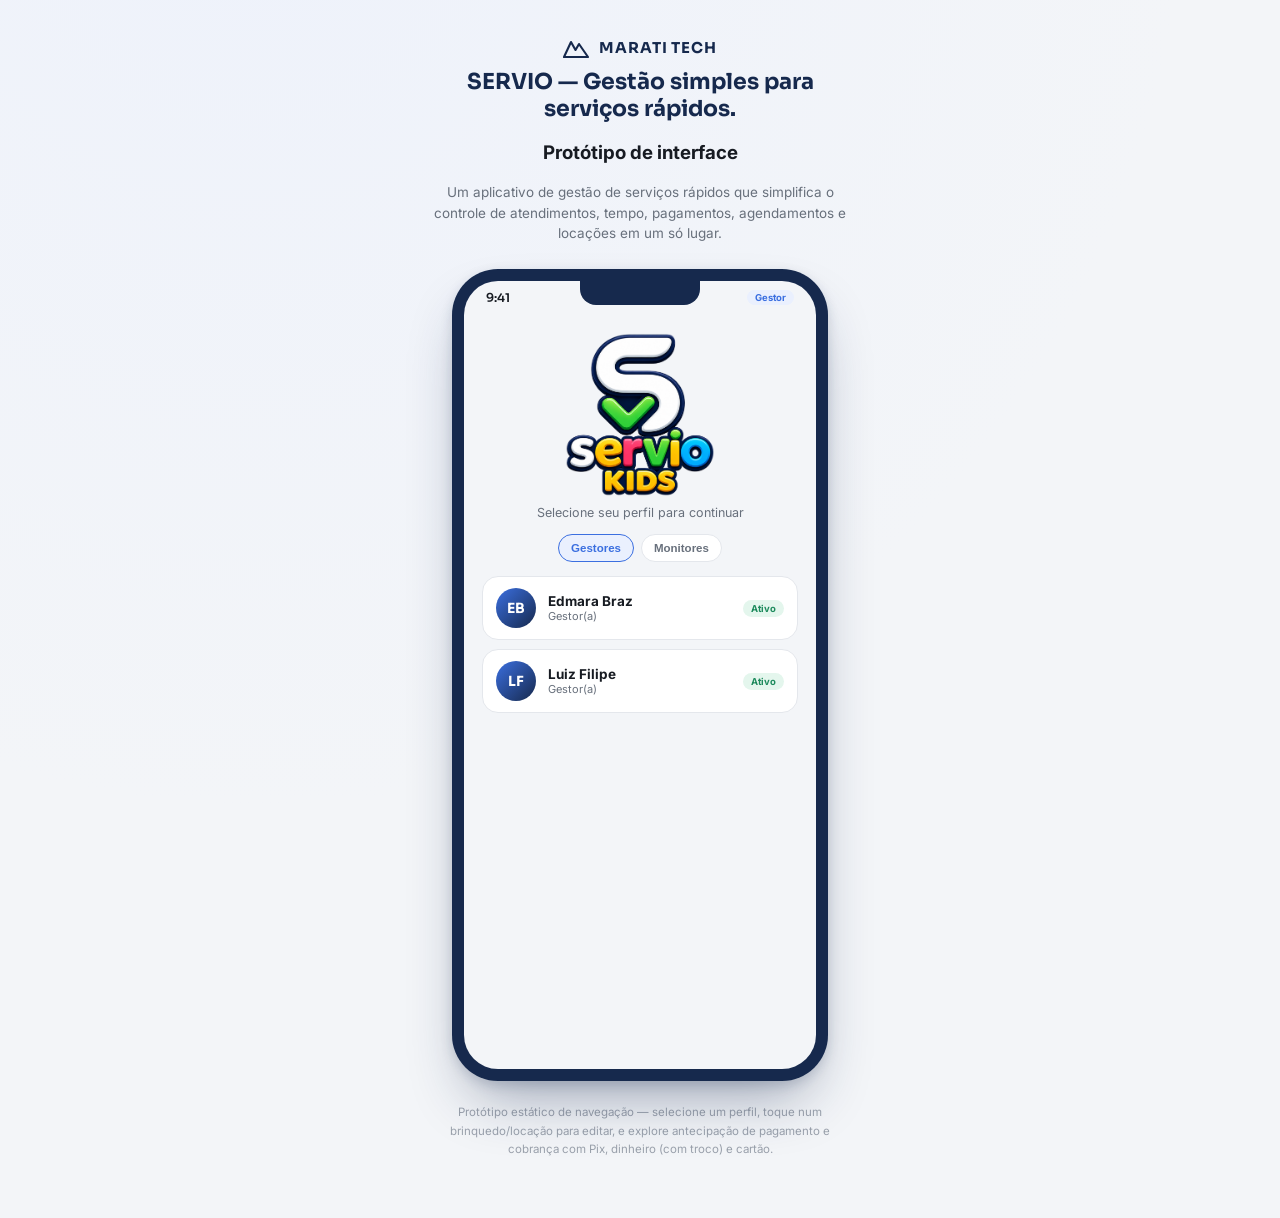
==== index.html @ 49cb461b "Adicionando protótipo Servio." ====
<!doctype html>
<html lang="pt-BR">
<head>
<meta charset="UTF-8">
<title>SERVIO — Protótipo</title>
<style>
/* Font Awesome — auto-hospedado (sem dependencias externas) */
/*!
 * Font Awesome Free 7.3.1 by @fontawesome - https://fontawesome.com
 * License - https://fontawesome.com/license/free (Icons: CC BY 4.0, Fonts: SIL OFL 1.1, Code: MIT License)
 * Copyright 2026 Fonticons, Inc.
 */
.fa,.fa-brands,.fa-classic,.fa-regular,.fa-solid,.fab,.far,.fas{--_fa-family:var(--fa-family,var(--fa-style-family,"Font Awesome 7 Free"));-webkit-font-smoothing:antialiased;-moz-osx-font-smoothing:grayscale;display:var(--fa-display,inline-block);font-family:var(--_fa-family);font-feature-settings:normal;font-style:normal;font-synthesis:none;font-variant:normal;font-weight:var(--fa-style,900);line-height:1;text-align:center;text-rendering:auto;width:var(--fa-width,1.25em)}:is(.fas,.far,.fab,.fa-solid,.fa-regular,.fa-brands,.fa-classic,.fa):before{content:var(--fa)/""}@supports not (content:""/""){:is(.fas,.far,.fab,.fa-solid,.fa-regular,.fa-brands,.fa-classic,.fa):before{content:var(--fa)}}.fa-1x{font-size:1em}.fa-2x{font-size:2em}.fa-3x{font-size:3em}.fa-4x{font-size:4em}.fa-5x{font-size:5em}.fa-6x{font-size:6em}.fa-7x{font-size:7em}.fa-8x{font-size:8em}.fa-9x{font-size:9em}.fa-10x{font-size:10em}.fa-2xs{font-size:.625em;line-height:.1em;vertical-align:.225em}.fa-xs{font-size:.75em;line-height:.08333em;vertical-align:.125em}.fa-sm{font-size:.875em;line-height:.07143em;vertical-align:.05357em}.fa-lg{font-size:1.25em;line-height:.05em;vertical-align:-.075em}.fa-xl{font-size:1.5em;line-height:.04167em;vertical-align:-.125em}.fa-2xl{font-size:2em;line-height:.03125em;vertical-align:-.1875em}.fa-width-auto{--fa-width:auto}.fa-fw,.fa-width-fixed{--fa-width:1.25em}.fa-canvas-square{padding-block:.125em;margin-block-end:-.125em}.fa-canvas-roomy{padding-block:.25em;padding-inline:.125em;margin-block-end:-.25em;box-sizing:content-box}.fa-ul{list-style-type:none;margin-inline-start:var(--fa-li-margin,2.5em);padding-inline-start:0}.fa-ul>li{position:relative}.fa-li{inset-inline-start:calc(var(--fa-li-width, 2em)*-1);position:absolute;text-align:center;width:var(--fa-li-width,2em);line-height:inherit}.fa-border{border-radius:var(--fa-border-radius,.1em);border:var(--fa-border-width,.0625em) var(--fa-border-style,solid) var(--fa-border-color,#eee);box-sizing:var(--fa-border-box-sizing,content-box);padding:var(--fa-border-padding,.1875em .25em)}.fa-pull-left,.fa-pull-start{float:inline-start;margin-inline-end:var(--fa-pull-margin,.3em)}.fa-pull-end,.fa-pull-right{float:inline-end;margin-inline-start:var(--fa-pull-margin,.3em)}.fa-beat{animation-name:fa-beat;animation-delay:var(--fa-animation-delay,0s);animation-direction:var(--fa-animation-direction,normal);animation-duration:var(--fa-animation-duration,1s);animation-iteration-count:var(--fa-animation-iteration-count,infinite);animation-timing-function:var(--fa-animation-timing,ease-in-out)}.fa-bounce{animation-name:fa-bounce;animation-delay:var(--fa-animation-delay,0s);animation-direction:var(--fa-animation-direction,normal);animation-duration:var(--fa-animation-duration,1s);animation-iteration-count:var(--fa-animation-iteration-count,infinite);animation-timing-function:var(--fa-animation-timing,cubic-bezier(.28,.84,.42,1))}.fa-fade{animation-name:fa-fade;animation-iteration-count:var(--fa-animation-iteration-count,infinite);animation-timing-function:var(--fa-animation-timing,ease-in-out)}.fa-beat-fade,.fa-fade{animation-delay:var(--fa-animation-delay,0s);animation-direction:var(--fa-animation-direction,normal);animation-duration:var(--fa-animation-duration,1s)}.fa-beat-fade{animation-name:fa-beat-fade;animation-iteration-count:var(--fa-animation-iteration-count,infinite);animation-timing-function:var(--fa-animation-timing,ease-in-out)}.fa-flip{animation-name:fa-flip;animation-duration:var(--fa-animation-duration,1.5s);animation-iteration-count:var(--fa-animation-iteration-count,infinite);animation-timing-function:var(--fa-animation-timing,ease-in-out)}.fa-flip,.fa-flip-360{animation-delay:var(--fa-animation-delay,0s);animation-direction:var(--fa-animation-direction,normal)}.fa-flip-360{animation-name:fa-flip-360;animation-duration:var(--fa-animation-duration,1s);animation-iteration-count:var(--fa-animation-iteration-count,infinite);animation-timing-function:var(--fa-animation-timing,ease-in-out)}.fa-shake{animation-name:fa-shake;animation-delay:var(--fa-animation-delay,0s);animation-direction:var(--fa-animation-direction,normal);animation-duration:var(--fa-animation-duration,.75s);animation-iteration-count:var(--fa-animation-iteration-count,infinite);animation-timing-function:var(--fa-animation-timing,ease-in-out)}.fa-spin{animation-name:fa-spin;animation-delay:var(--fa-animation-delay,0s);animation-direction:var(--fa-animation-direction,normal);animation-duration:var(--fa-animation-duration,2s);animation-iteration-count:var(--fa-animation-iteration-count,infinite);animation-timing-function:var(--fa-animation-timing,linear)}.fa-spin-reverse{--fa-animation-direction:reverse}.fa-pulse,.fa-spin-pulse{animation-name:fa-spin;animation-direction:var(--fa-animation-direction,normal);animation-duration:var(--fa-animation-duration,1s);animation-iteration-count:var(--fa-animation-iteration-count,infinite);animation-timing-function:var(--fa-animation-timing,steps(8))}.fa-spin-snap{animation-name:fa-spin-snap;animation-duration:var(--fa-animation-duration,3s);animation-iteration-count:var(--fa-animation-iteration-count,infinite);animation-timing-function:var(--fa-animation-timing,linear)}.fa-spin-snap,.fa-spin-snap-4{animation-delay:var(--fa-animation-delay,0s);animation-direction:var(--fa-animation-direction,normal)}.fa-spin-snap-4{animation-name:fa-spin-snap-4;animation-duration:var(--fa-animation-duration,2.4s);animation-iteration-count:var(--fa-animation-iteration-count,infinite);animation-timing-function:var(--fa-animation-timing,linear)}.fa-spin-snap-8{animation-name:fa-spin-snap-8;animation-duration:var(--fa-animation-duration,4s);animation-iteration-count:var(--fa-animation-iteration-count,infinite);animation-timing-function:var(--fa-animation-timing,linear)}.fa-buzz,.fa-spin-snap-8{animation-delay:var(--fa-animation-delay,0s);animation-direction:var(--fa-animation-direction,normal)}.fa-buzz{animation-name:fa-buzz;animation-duration:var(--fa-animation-duration,.6s);animation-iteration-count:var(--fa-animation-iteration-count,infinite);animation-timing-function:var(--fa-animation-timing,linear)}.fa-wag{animation-name:fa-wag;animation-delay:var(--fa-animation-delay,0s);animation-direction:var(--fa-animation-direction,normal);animation-duration:var(--fa-animation-duration,.9s);animation-iteration-count:var(--fa-animation-iteration-count,infinite);animation-timing-function:var(--fa-animation-timing,ease-out);transform-origin:bottom center}.fa-float{animation-name:fa-float;animation-delay:var(--fa-animation-delay,0s);animation-direction:var(--fa-animation-direction,normal);animation-duration:var(--fa-animation-duration,3s);animation-iteration-count:var(--fa-animation-iteration-count,infinite);animation-timing-function:var(--fa-animation-timing,ease-in-out);will-change:transform}.fa-swing{animation-name:fa-swing;animation-duration:var(--fa-animation-duration,1.2s);animation-iteration-count:var(--fa-animation-iteration-count,infinite);animation-timing-function:var(--fa-animation-timing,ease-out);transform-origin:top center}.fa-jello,.fa-swing{animation-delay:var(--fa-animation-delay,0s);animation-direction:var(--fa-animation-direction,normal)}.fa-jello{animation-name:fa-jello;animation-duration:var(--fa-animation-duration,.9s);animation-iteration-count:var(--fa-animation-iteration-count,infinite);animation-timing-function:var(--fa-animation-timing,ease-out)}@media (prefers-reduced-motion:reduce){.fa-beat,.fa-beat-fade,.fa-bounce,.fa-buzz,.fa-fade,.fa-flip,.fa-flip-360,.fa-float,.fa-jello,.fa-pulse,.fa-shake,.fa-spin,.fa-spin-pulse,.fa-spin-snap,.fa-spin-snap-4,.fa-spin-snap-8,.fa-swing,.fa-wag{animation:none!important;transition:none!important}}@keyframes fa-beat{0%{transform:scale(1)}25%{transform:scale(calc(var(--fa-beat-scale, 1.25)*1.25))}45%{transform:scale(calc(var(--fa-beat-scale, 1.22)*1.22))}65%{transform:scale(calc(var(--fa-beat-scale, 1.25)*1.25))}90%{transform:scale(1)}}@keyframes fa-bounce{0%{transform:scale(1) translateY(0);animation-timing-function:var(--fa-animation-timing)}14%{transform:scale(var(--fa-bounce-start-scale-x,1.06),var(--fa-bounce-start-scale-y,.94)) translateY(var(--fa-bounce-anticipation,3px));animation-timing-function:cubic-bezier(.33,0,.66,.33)}32%{transform:scale(var(--fa-bounce-jump-scale-x,.94),var(--fa-bounce-jump-scale-y,1.12)) translateY(calc(var(--fa-bounce-height, .5em)*-1));animation-timing-function:cubic-bezier(.33,.66,.66,1)}52%{transform:scale(1) translateY(calc(var(--fa-bounce-height, .5em)*-1*1.1));animation-timing-function:cubic-bezier(.5,0,1,.5)}70%{transform:scale(var(--fa-bounce-land-scale-x,1.06),var(--fa-bounce-land-scale-y,.92)) translateY(0);animation-timing-function:cubic-bezier(.33,.33,.66,1)}85%{transform:scale(.98,1.04) translateY(calc(-2px*var(--fa-bounce-rebound, 1)));animation-timing-function:cubic-bezier(.33,0,.66,1)}to{transform:scale(1) translateY(0)}}@keyframes fa-fade{0%{opacity:1;transform:scale(1);animation-timing-function:cubic-bezier(.2,0,.4,1)}40%{opacity:var(--fa-fade-opacity,.4);transform:scale(.98);animation-timing-function:cubic-bezier(.4,0,.6,1)}to{opacity:1;transform:scale(1)}}@keyframes fa-beat-fade{0%{opacity:var(--fa-beat-fade-opacity,.4);transform:scale(1);animation-timing-function:cubic-bezier(.2,0,.4,1)}25%{opacity:calc(var(--fa-beat-fade-opacity, .4) + .4);transform:scale(var(--fa-beat-fade-scale,1.28));animation-timing-function:cubic-bezier(.4,0,.6,1)}45%{opacity:1;transform:scale(var(--fa-beat-fade-scale,1.25));animation-timing-function:cubic-bezier(.4,0,.2,1)}65%{opacity:calc(var(--fa-beat-fade-opacity, .4) + .4);transform:scale(var(--fa-beat-fade-scale,1.28));animation-timing-function:cubic-bezier(.4,0,.6,1)}to{opacity:var(--fa-beat-fade-opacity,.4);transform:scale(1)}}@keyframes fa-flip{0%{transform:perspective(2em) scale(1) rotate3d(var(--fa-flip-x,0),var(--fa-flip-y,1),var(--fa-flip-z,0),0deg);animation-timing-function:cubic-bezier(.2,0,.4,1)}8%{transform:perspective(2em) scale(var(--fa-flip-anticipation-scale,.95)) rotate3d(var(--fa-flip-x,0),var(--fa-flip-y,1),var(--fa-flip-z,0),0deg);animation-timing-function:cubic-bezier(.33,0,.66,.33)}35%{transform:perspective(2em) scale(1) rotate3d(var(--fa-flip-x,0),var(--fa-flip-y,1),var(--fa-flip-z,0),calc(var(--fa-flip-angle, -1turn)*0.6));animation-timing-function:linear}65%{transform:perspective(2em) scale(1) rotate3d(var(--fa-flip-x,0),var(--fa-flip-y,1),var(--fa-flip-z,0),calc(var(--fa-flip-angle, -1turn)*0.5));animation-timing-function:cubic-bezier(.33,.66,.66,1)}92%{transform:perspective(2em) scale(1) rotate3d(var(--fa-flip-x,0),var(--fa-flip-y,1),var(--fa-flip-z,0),calc(var(--fa-flip-angle, -1turn)*var(--fa-flip-overshoot, 1.04)));animation-timing-function:cubic-bezier(.33,0,.66,1)}to{transform:perspective(2em) scale(1) rotate3d(var(--fa-flip-x,0),var(--fa-flip-y,1),var(--fa-flip-z,0),var(--fa-flip-angle,-1turn))}}@keyframes fa-flip-360{0%{transform:perspective(2em) scale(1) rotate3d(var(--fa-flip-x,0),var(--fa-flip-y,1),var(--fa-flip-z,0),0deg);animation-timing-function:cubic-bezier(.2,0,.4,1)}8%{transform:perspective(2em) scale(var(--fa-flip-anticipation-scale,.95)) rotate3d(var(--fa-flip-x,0),var(--fa-flip-y,1),var(--fa-flip-z,0),0deg);animation-timing-function:cubic-bezier(.33,0,.66,.33)}50%{transform:perspective(2em) scale(1) rotate3d(var(--fa-flip-x,0),var(--fa-flip-y,1),var(--fa-flip-z,0),calc(var(--fa-flip-angle, -1turn)*0.6));animation-timing-function:cubic-bezier(.33,.66,.66,1)}80%{transform:perspective(2em) scale(1) rotate3d(var(--fa-flip-x,0),var(--fa-flip-y,1),var(--fa-flip-z,0),calc(var(--fa-flip-angle, -1turn)*var(--fa-flip-overshoot, 1.04)));animation-timing-function:cubic-bezier(.33,0,.66,1)}to{transform:perspective(2em) scale(1) rotate3d(var(--fa-flip-x,0),var(--fa-flip-y,1),var(--fa-flip-z,0),var(--fa-flip-angle,-1turn))}}@keyframes fa-shake{0%{transform:rotate(0deg);animation-timing-function:cubic-bezier(.2,0,.8,1)}8%{transform:rotate(35deg) translateX(1px);animation-timing-function:cubic-bezier(.3,0,.7,1)}20%{transform:rotate(-22deg) translateX(-1px);animation-timing-function:cubic-bezier(.3,0,.7,1)}35%{transform:rotate(15deg) translateX(1px);animation-timing-function:cubic-bezier(.3,0,.7,1)}50%{transform:rotate(-9deg);animation-timing-function:cubic-bezier(.4,0,.6,1)}65%{transform:rotate(5deg);animation-timing-function:cubic-bezier(.4,0,.6,1)}78%{transform:rotate(-3deg);animation-timing-function:cubic-bezier(.4,0,.6,1)}90%{transform:rotate(1deg);animation-timing-function:cubic-bezier(.4,0,.2,1)}to{transform:rotate(0deg)}}@keyframes fa-spin{0%{transform:rotate(0deg)}to{transform:rotate(1turn)}}@keyframes fa-spin-snap{0%{transform:rotate(0deg);animation-timing-function:cubic-bezier(0,0,.2,1)}12%{transform:rotate(60deg);animation-timing-function:cubic-bezier(.8,0,1,1)}16.67%{transform:rotate(60deg);animation-timing-function:cubic-bezier(0,0,.2,1)}28.67%{transform:rotate(120deg);animation-timing-function:cubic-bezier(.8,0,1,1)}33.33%{transform:rotate(120deg);animation-timing-function:cubic-bezier(0,0,.2,1)}45.33%{transform:rotate(180deg);animation-timing-function:cubic-bezier(.8,0,1,1)}50%{transform:rotate(180deg);animation-timing-function:cubic-bezier(0,0,.2,1)}62%{transform:rotate(240deg);animation-timing-function:cubic-bezier(.8,0,1,1)}66.67%{transform:rotate(240deg);animation-timing-function:cubic-bezier(0,0,.2,1)}78.67%{transform:rotate(300deg);animation-timing-function:cubic-bezier(.8,0,1,1)}83.33%{transform:rotate(300deg);animation-timing-function:cubic-bezier(0,0,.2,1)}95.33%{transform:rotate(1turn);animation-timing-function:cubic-bezier(.8,0,1,1)}to{transform:rotate(1turn)}}@keyframes fa-spin-snap-4{0%{transform:rotate(0deg);animation-timing-function:cubic-bezier(0,0,.2,1)}15%{transform:rotate(90deg);animation-timing-function:cubic-bezier(.8,0,1,1)}25%{transform:rotate(90deg);animation-timing-function:cubic-bezier(0,0,.2,1)}40%{transform:rotate(180deg);animation-timing-function:cubic-bezier(.8,0,1,1)}50%{transform:rotate(180deg);animation-timing-function:cubic-bezier(0,0,.2,1)}65%{transform:rotate(270deg);animation-timing-function:cubic-bezier(.8,0,1,1)}75%{transform:rotate(270deg);animation-timing-function:cubic-bezier(0,0,.2,1)}90%{transform:rotate(1turn);animation-timing-function:cubic-bezier(.8,0,1,1)}to{transform:rotate(1turn)}}@keyframes fa-spin-snap-8{0%{transform:rotate(0deg);animation-timing-function:cubic-bezier(0,0,.2,1)}9%{transform:rotate(45deg);animation-timing-function:cubic-bezier(.8,0,1,1)}12.5%{transform:rotate(45deg);animation-timing-function:cubic-bezier(0,0,.2,1)}21.5%{transform:rotate(90deg);animation-timing-function:cubic-bezier(.8,0,1,1)}25%{transform:rotate(90deg);animation-timing-function:cubic-bezier(0,0,.2,1)}34%{transform:rotate(135deg);animation-timing-function:cubic-bezier(.8,0,1,1)}37.5%{transform:rotate(135deg);animation-timing-function:cubic-bezier(0,0,.2,1)}46.5%{transform:rotate(180deg);animation-timing-function:cubic-bezier(.8,0,1,1)}50%{transform:rotate(180deg);animation-timing-function:cubic-bezier(0,0,.2,1)}59%{transform:rotate(225deg);animation-timing-function:cubic-bezier(.8,0,1,1)}62.5%{transform:rotate(225deg);animation-timing-function:cubic-bezier(0,0,.2,1)}71.5%{transform:rotate(270deg);animation-timing-function:cubic-bezier(.8,0,1,1)}75%{transform:rotate(270deg);animation-timing-function:cubic-bezier(0,0,.2,1)}84%{transform:rotate(315deg);animation-timing-function:cubic-bezier(.8,0,1,1)}87.5%{transform:rotate(315deg);animation-timing-function:cubic-bezier(0,0,.2,1)}96.5%{transform:rotate(1turn);animation-timing-function:cubic-bezier(.8,0,1,1)}to{transform:rotate(1turn)}}@keyframes fa-buzz{0%{transform:translateX(0) rotate(0deg);animation-timing-function:cubic-bezier(.1,0,.9,1)}5%{transform:translateX(var(--fa-buzz-distance,4px)) rotate(.5deg)}10%{transform:translateX(calc(var(--fa-buzz-distance, 4px)*-1)) rotate(-.5deg)}15%{transform:translateX(var(--fa-buzz-distance,4px)) rotate(.3deg)}20%{transform:translateX(calc(var(--fa-buzz-distance, 4px)*-1)) rotate(-.3deg)}25%{transform:translateX(calc(var(--fa-buzz-distance, 4px)*0.7)) rotate(.2deg)}30%{transform:translateX(calc(var(--fa-buzz-distance, 4px)*-1*0.7)) rotate(-.2deg)}35%{transform:translateX(calc(var(--fa-buzz-distance, 4px)*0.4)) rotate(.1deg)}40%{transform:translateX(0) rotate(0deg)}to{transform:translateX(0) rotate(0deg)}}@keyframes fa-wag{0%{transform:rotate(0deg);animation-timing-function:cubic-bezier(.2,0,.6,1)}12%{transform:rotate(var(--fa-wag-angle,12deg));animation-timing-function:cubic-bezier(.4,0,.2,1)}24%{transform:rotate(2deg);animation-timing-function:cubic-bezier(.2,0,.6,1)}36%{transform:rotate(calc(var(--fa-wag-angle, 12deg)*0.85));animation-timing-function:cubic-bezier(.4,0,.2,1)}48%{transform:rotate(1deg);animation-timing-function:cubic-bezier(.2,0,.6,1)}58%{transform:rotate(calc(var(--fa-wag-angle, 12deg)*0.6));animation-timing-function:cubic-bezier(.4,0,.2,1)}68%{transform:rotate(0deg)}to{transform:rotate(0deg)}}@keyframes fa-float{0%{transform:translateY(0) translateX(0) rotate(0deg) scale(var(--fa-float-squash-x,1.02),var(--fa-float-squash-y,.98));animation-timing-function:cubic-bezier(.33,0,.66,.33)}15%{transform:translateY(calc(var(--fa-float-height, 6px)*-0.4)) translateX(var(--fa-float-drift,1px)) rotate(var(--fa-float-tilt,1deg)) scale(1);animation-timing-function:cubic-bezier(.33,.66,.66,1)}35%{transform:translateY(calc(var(--fa-float-height, 6px)*-1)) translateX(0) rotate(0deg) scale(var(--fa-float-stretch-x,.98),var(--fa-float-stretch-y,1.03));animation-timing-function:cubic-bezier(.5,0,.5,0)}50%{transform:translateY(calc(var(--fa-float-height, 6px)*-0.92)) translateX(calc(var(--fa-float-drift, 1px)*-0.5)) rotate(calc(var(--fa-float-tilt, 1deg)*-0.5)) scale(.995,1.01);animation-timing-function:cubic-bezier(.33,0,.66,.33)}70%{transform:translateY(calc(var(--fa-float-height, 6px)*-0.3)) translateX(calc(var(--fa-float-drift, 1px)*-1)) rotate(calc(var(--fa-float-tilt, 1deg)*-1)) scale(1);animation-timing-function:cubic-bezier(.33,.66,.66,1)}90%{transform:translateY(calc(var(--fa-float-height, 6px)*0.05)) translateX(0) rotate(0deg) scale(var(--fa-float-squash-x,1.02),var(--fa-float-squash-y,.98));animation-timing-function:cubic-bezier(.33,0,.66,1)}to{transform:translateY(0) translateX(0) rotate(0deg) scale(var(--fa-float-squash-x,1.02),var(--fa-float-squash-y,.98))}}@keyframes fa-swing{0%{transform:rotate(0deg);animation-timing-function:cubic-bezier(.2,0,.8,1)}8%{transform:rotate(var(--fa-swing-angle,22deg));animation-timing-function:cubic-bezier(.3,0,.7,1)}18%{transform:rotate(calc(var(--fa-swing-angle, 22deg)*-1*0.85));animation-timing-function:cubic-bezier(.3,0,.7,1)}28%{transform:rotate(calc(var(--fa-swing-angle, 22deg)*0.65));animation-timing-function:cubic-bezier(.35,0,.65,1)}38%{transform:rotate(calc(var(--fa-swing-angle, 22deg)*-1*0.45));animation-timing-function:cubic-bezier(.4,0,.6,1)}48%{transform:rotate(calc(var(--fa-swing-angle, 22deg)*0.25));animation-timing-function:cubic-bezier(.4,0,.6,1)}56%{transform:rotate(calc(var(--fa-swing-angle, 22deg)*-1*0.1));animation-timing-function:cubic-bezier(.4,0,.6,1)}64%{transform:rotate(0deg)}to{transform:rotate(0deg)}}@keyframes fa-jello{0%{transform:scale(1);animation-timing-function:cubic-bezier(.2,0,.8,1)}12%{transform:scale(var(--fa-jello-scale-x,1.15),calc(2 - var(--fa-jello-scale-x, 1.15)));animation-timing-function:cubic-bezier(.3,0,.7,1)}24%{transform:scale(calc(2 - var(--fa-jello-scale-y, 1.12)),var(--fa-jello-scale-y,1.12));animation-timing-function:cubic-bezier(.3,0,.7,1)}36%{transform:scale(calc(.5 + var(--fa-jello-scale-x, 1.15)*0.5),calc(1.5 - var(--fa-jello-scale-x, 1.15)*0.5));animation-timing-function:cubic-bezier(.4,0,.6,1)}48%{transform:scale(calc(1.3 - var(--fa-jello-scale-y, 1.12)*0.3),calc(.7 + var(--fa-jello-scale-y, 1.12)*0.3));animation-timing-function:cubic-bezier(.4,0,.6,1)}58%{transform:scale(1.02,.98);animation-timing-function:cubic-bezier(.4,0,.2,1)}68%{transform:scale(1)}to{transform:scale(1)}}.fa-rotate-90{transform:rotate(90deg)}.fa-rotate-180{transform:rotate(180deg)}.fa-rotate-270{transform:rotate(270deg)}.fa-flip-horizontal{transform:scaleX(-1)}.fa-flip-vertical{transform:scaleY(-1)}.fa-flip-both,.fa-flip-horizontal.fa-flip-vertical{transform:scale(-1)}.fa-rotate-by{transform:rotate(var(--fa-rotate-angle,0))}.fa-stack{display:inline-block;height:2em;line-height:2em;position:relative;vertical-align:middle;width:2.5em}.fa-stack-1x,.fa-stack-2x{--fa-width:100%;inset:0;position:absolute;text-align:center;width:var(--fa-width);z-index:var(--fa-stack-z-index,auto)}.fa-stack-1x{line-height:inherit}.fa-stack-2x{font-size:2em}.fa-inverse{color:var(--fa-inverse,#fff)}

.fa-0{--fa:"\30 "}.fa-1{--fa:"\31 "}.fa-2{--fa:"\32 "}.fa-3{--fa:"\33 "}.fa-4{--fa:"\34 "}.fa-5{--fa:"\35 "}.fa-6{--fa:"\36 "}.fa-7{--fa:"\37 "}.fa-8{--fa:"\38 "}.fa-9{--fa:"\39 "}.fa-exclamation{--fa:"\!"}.fa-hashtag{--fa:"\#"}.fa-dollar,.fa-dollar-sign,.fa-usd{--fa:"\$"}.fa-percent,.fa-percentage{--fa:"\%"}.fa-asterisk{--fa:"\*"}.fa-add,.fa-plus{--fa:"\+"}.fa-less-than{--fa:"\<"}.fa-equals{--fa:"\="}.fa-greater-than{--fa:"\>"}.fa-question{--fa:"\?"}.fa-at{--fa:"\@"}.fa-a{--fa:"A"}.fa-b{--fa:"B"}.fa-c{--fa:"C"}.fa-d{--fa:"D"}.fa-e{--fa:"E"}.fa-f{--fa:"F"}.fa-g{--fa:"G"}.fa-h{--fa:"H"}.fa-i{--fa:"I"}.fa-j{--fa:"J"}.fa-k{--fa:"K"}.fa-l{--fa:"L"}.fa-m{--fa:"M"}.fa-n{--fa:"N"}.fa-o{--fa:"O"}.fa-p{--fa:"P"}.fa-q{--fa:"Q"}.fa-r{--fa:"R"}.fa-s{--fa:"S"}.fa-t{--fa:"T"}.fa-u{--fa:"U"}.fa-v{--fa:"V"}.fa-w{--fa:"W"}.fa-x{--fa:"X"}.fa-y{--fa:"Y"}.fa-z{--fa:"Z"}.fa-faucet{--fa:"\e005"}.fa-faucet-drip{--fa:"\e006"}.fa-house-chimney-window{--fa:"\e00d"}.fa-house-signal{--fa:"\e012"}.fa-temperature-arrow-down,.fa-temperature-down{--fa:"\e03f"}.fa-temperature-arrow-up,.fa-temperature-up{--fa:"\e040"}.fa-trailer{--fa:"\e041"}.fa-bacteria{--fa:"\e059"}.fa-bacterium{--fa:"\e05a"}.fa-box-tissue{--fa:"\e05b"}.fa-hand-holding-medical{--fa:"\e05c"}.fa-hand-sparkles{--fa:"\e05d"}.fa-hands-bubbles,.fa-hands-wash{--fa:"\e05e"}.fa-handshake-alt-slash,.fa-handshake-simple-slash,.fa-handshake-slash{--fa:"\e060"}.fa-head-side-cough{--fa:"\e061"}.fa-head-side-cough-slash{--fa:"\e062"}.fa-head-side-mask{--fa:"\e063"}.fa-head-side-virus{--fa:"\e064"}.fa-house-chimney-user{--fa:"\e065"}.fa-house-laptop,.fa-laptop-house{--fa:"\e066"}.fa-lungs-virus{--fa:"\e067"}.fa-people-arrows,.fa-people-arrows-left-right{--fa:"\e068"}.fa-plane-slash{--fa:"\e069"}.fa-pump-medical{--fa:"\e06a"}.fa-pump-soap{--fa:"\e06b"}.fa-shield-virus{--fa:"\e06c"}.fa-sink{--fa:"\e06d"}.fa-soap{--fa:"\e06e"}.fa-stopwatch-20{--fa:"\e06f"}.fa-shop-slash,.fa-store-alt-slash{--fa:"\e070"}.fa-store-slash{--fa:"\e071"}.fa-toilet-paper-slash{--fa:"\e072"}.fa-users-slash{--fa:"\e073"}.fa-virus{--fa:"\e074"}.fa-virus-slash{--fa:"\e075"}.fa-viruses{--fa:"\e076"}.fa-vest{--fa:"\e085"}.fa-vest-patches{--fa:"\e086"}.fa-arrow-trend-down{--fa:"\e097"}.fa-arrow-trend-up{--fa:"\e098"}.fa-arrow-up-from-bracket{--fa:"\e09a"}.fa-austral-sign{--fa:"\e0a9"}.fa-baht-sign{--fa:"\e0ac"}.fa-bitcoin-sign{--fa:"\e0b4"}.fa-bolt-lightning{--fa:"\e0b7"}.fa-book-bookmark{--fa:"\e0bb"}.fa-camera-rotate{--fa:"\e0d8"}.fa-cedi-sign{--fa:"\e0df"}.fa-chart-column{--fa:"\e0e3"}.fa-chart-gantt{--fa:"\e0e4"}.fa-clapperboard{--fa:"\e131"}.fa-closed-captioning-slash{--fa:"\e135"}.fa-clover{--fa:"\e139"}.fa-code-compare{--fa:"\e13a"}.fa-code-fork{--fa:"\e13b"}.fa-code-pull-request{--fa:"\e13c"}.fa-colon-sign{--fa:"\e140"}.fa-cruzeiro-sign{--fa:"\e152"}.fa-display{--fa:"\e163"}.fa-dong-sign{--fa:"\e169"}.fa-elevator{--fa:"\e16d"}.fa-filter-circle-xmark{--fa:"\e17b"}.fa-florin-sign{--fa:"\e184"}.fa-folder-closed{--fa:"\e185"}.fa-franc-sign{--fa:"\e18f"}.fa-guarani-sign{--fa:"\e19a"}.fa-gun{--fa:"\e19b"}.fa-hands-clapping{--fa:"\e1a8"}.fa-home-user,.fa-house-user{--fa:"\e1b0"}.fa-indian-rupee,.fa-indian-rupee-sign,.fa-inr{--fa:"\e1bc"}.fa-kip-sign{--fa:"\e1c4"}.fa-lari-sign{--fa:"\e1c8"}.fa-litecoin-sign{--fa:"\e1d3"}.fa-manat-sign{--fa:"\e1d5"}.fa-mask-face{--fa:"\e1d7"}.fa-mill-sign{--fa:"\e1ed"}.fa-money-bills{--fa:"\e1f3"}.fa-naira-sign{--fa:"\e1f6"}.fa-notdef{--fa:"\e1fe"}.fa-panorama{--fa:"\e209"}.fa-peseta-sign{--fa:"\e221"}.fa-peso-sign{--fa:"\e222"}.fa-plane-up{--fa:"\e22d"}.fa-rupiah-sign{--fa:"\e23d"}.fa-stairs{--fa:"\e289"}.fa-timeline{--fa:"\e29c"}.fa-truck-front{--fa:"\e2b7"}.fa-try,.fa-turkish-lira,.fa-turkish-lira-sign{--fa:"\e2bb"}.fa-vault{--fa:"\e2c5"}.fa-magic-wand-sparkles,.fa-wand-magic-sparkles{--fa:"\e2ca"}.fa-wheat-alt,.fa-wheat-awn{--fa:"\e2cd"}.fa-wheelchair-alt,.fa-wheelchair-move{--fa:"\e2ce"}.fa-bangladeshi-taka-sign{--fa:"\e2e6"}.fa-bowl-rice{--fa:"\e2eb"}.fa-person-pregnant{--fa:"\e31e"}.fa-home-lg,.fa-house-chimney{--fa:"\e3af"}.fa-house-crack{--fa:"\e3b1"}.fa-house-medical{--fa:"\e3b2"}.fa-cent-sign{--fa:"\e3f5"}.fa-plus-minus{--fa:"\e43c"}.fa-sailboat{--fa:"\e445"}.fa-section{--fa:"\e447"}.fa-shrimp{--fa:"\e448"}.fa-brazilian-real-sign{--fa:"\e46c"}.fa-chart-simple{--fa:"\e473"}.fa-diagram-next{--fa:"\e476"}.fa-diagram-predecessor{--fa:"\e477"}.fa-diagram-successor{--fa:"\e47a"}.fa-earth-oceania,.fa-globe-oceania{--fa:"\e47b"}.fa-bug-slash{--fa:"\e490"}.fa-file-circle-plus{--fa:"\e494"}.fa-shop-lock{--fa:"\e4a5"}.fa-virus-covid{--fa:"\e4a8"}.fa-virus-covid-slash{--fa:"\e4a9"}.fa-anchor-circle-check{--fa:"\e4aa"}.fa-anchor-circle-exclamation{--fa:"\e4ab"}.fa-anchor-circle-xmark{--fa:"\e4ac"}.fa-anchor-lock{--fa:"\e4ad"}.fa-arrow-down-up-across-line{--fa:"\e4af"}.fa-arrow-down-up-lock{--fa:"\e4b0"}.fa-arrow-right-to-city{--fa:"\e4b3"}.fa-arrow-up-from-ground-water{--fa:"\e4b5"}.fa-arrow-up-from-water-pump{--fa:"\e4b6"}.fa-arrow-up-right-dots{--fa:"\e4b7"}.fa-arrows-down-to-line{--fa:"\e4b8"}.fa-arrows-down-to-people{--fa:"\e4b9"}.fa-arrows-left-right-to-line{--fa:"\e4ba"}.fa-arrows-spin{--fa:"\e4bb"}.fa-arrows-split-up-and-left{--fa:"\e4bc"}.fa-arrows-to-circle{--fa:"\e4bd"}.fa-arrows-to-dot{--fa:"\e4be"}.fa-arrows-to-eye{--fa:"\e4bf"}.fa-arrows-turn-right{--fa:"\e4c0"}.fa-arrows-turn-to-dots{--fa:"\e4c1"}.fa-arrows-up-to-line{--fa:"\e4c2"}.fa-bore-hole{--fa:"\e4c3"}.fa-bottle-droplet{--fa:"\e4c4"}.fa-bottle-water{--fa:"\e4c5"}.fa-bowl-food{--fa:"\e4c6"}.fa-boxes-packing{--fa:"\e4c7"}.fa-bridge{--fa:"\e4c8"}.fa-bridge-circle-check{--fa:"\e4c9"}.fa-bridge-circle-exclamation{--fa:"\e4ca"}.fa-bridge-circle-xmark{--fa:"\e4cb"}.fa-bridge-lock{--fa:"\e4cc"}.fa-bridge-water{--fa:"\e4ce"}.fa-bucket{--fa:"\e4cf"}.fa-bugs{--fa:"\e4d0"}.fa-building-circle-arrow-right{--fa:"\e4d1"}.fa-building-circle-check{--fa:"\e4d2"}.fa-building-circle-exclamation{--fa:"\e4d3"}.fa-building-circle-xmark{--fa:"\e4d4"}.fa-building-flag{--fa:"\e4d5"}.fa-building-lock{--fa:"\e4d6"}.fa-building-ngo{--fa:"\e4d7"}.fa-building-shield{--fa:"\e4d8"}.fa-building-un{--fa:"\e4d9"}.fa-building-user{--fa:"\e4da"}.fa-building-wheat{--fa:"\e4db"}.fa-burst{--fa:"\e4dc"}.fa-car-on{--fa:"\e4dd"}.fa-car-tunnel{--fa:"\e4de"}.fa-child-combatant,.fa-child-rifle{--fa:"\e4e0"}.fa-children{--fa:"\e4e1"}.fa-circle-nodes{--fa:"\e4e2"}.fa-clipboard-question{--fa:"\e4e3"}.fa-cloud-showers-water{--fa:"\e4e4"}.fa-computer{--fa:"\e4e5"}.fa-cubes-stacked{--fa:"\e4e6"}.fa-envelope-circle-check{--fa:"\e4e8"}.fa-explosion{--fa:"\e4e9"}.fa-ferry{--fa:"\e4ea"}.fa-file-circle-exclamation{--fa:"\e4eb"}.fa-file-circle-minus{--fa:"\e4ed"}.fa-file-circle-question{--fa:"\e4ef"}.fa-file-shield{--fa:"\e4f0"}.fa-fire-burner{--fa:"\e4f1"}.fa-fish-fins{--fa:"\e4f2"}.fa-flask-vial{--fa:"\e4f3"}.fa-glass-water{--fa:"\e4f4"}.fa-glass-water-droplet{--fa:"\e4f5"}.fa-group-arrows-rotate{--fa:"\e4f6"}.fa-hand-holding-hand{--fa:"\e4f7"}.fa-handcuffs{--fa:"\e4f8"}.fa-hands-bound{--fa:"\e4f9"}.fa-hands-holding-child{--fa:"\e4fa"}.fa-hands-holding-circle{--fa:"\e4fb"}.fa-heart-circle-bolt{--fa:"\e4fc"}.fa-heart-circle-check{--fa:"\e4fd"}.fa-heart-circle-exclamation{--fa:"\e4fe"}.fa-heart-circle-minus{--fa:"\e4ff"}.fa-heart-circle-plus{--fa:"\e500"}.fa-heart-circle-xmark{--fa:"\e501"}.fa-helicopter-symbol{--fa:"\e502"}.fa-helmet-un{--fa:"\e503"}.fa-hill-avalanche{--fa:"\e507"}.fa-hill-rockslide{--fa:"\e508"}.fa-house-circle-check{--fa:"\e509"}.fa-house-circle-exclamation{--fa:"\e50a"}.fa-house-circle-xmark{--fa:"\e50b"}.fa-house-fire{--fa:"\e50c"}.fa-house-flag{--fa:"\e50d"}.fa-house-flood-water{--fa:"\e50e"}.fa-house-flood-water-circle-arrow-right{--fa:"\e50f"}.fa-house-lock{--fa:"\e510"}.fa-house-medical-circle-check{--fa:"\e511"}.fa-house-medical-circle-exclamation{--fa:"\e512"}.fa-house-medical-circle-xmark{--fa:"\e513"}.fa-house-medical-flag{--fa:"\e514"}.fa-house-tsunami{--fa:"\e515"}.fa-jar{--fa:"\e516"}.fa-jar-wheat{--fa:"\e517"}.fa-jet-fighter-up{--fa:"\e518"}.fa-jug-detergent{--fa:"\e519"}.fa-kitchen-set{--fa:"\e51a"}.fa-land-mine-on{--fa:"\e51b"}.fa-landmark-flag{--fa:"\e51c"}.fa-laptop-file{--fa:"\e51d"}.fa-lines-leaning{--fa:"\e51e"}.fa-location-pin-lock{--fa:"\e51f"}.fa-locust{--fa:"\e520"}.fa-magnifying-glass-arrow-right{--fa:"\e521"}.fa-magnifying-glass-chart{--fa:"\e522"}.fa-mars-and-venus-burst{--fa:"\e523"}.fa-mask-ventilator{--fa:"\e524"}.fa-mattress-pillow{--fa:"\e525"}.fa-mobile-retro{--fa:"\e527"}.fa-money-bill-transfer{--fa:"\e528"}.fa-money-bill-trend-up{--fa:"\e529"}.fa-money-bill-wheat{--fa:"\e52a"}.fa-mosquito{--fa:"\e52b"}.fa-mosquito-net{--fa:"\e52c"}.fa-mound{--fa:"\e52d"}.fa-mountain-city{--fa:"\e52e"}.fa-mountain-sun{--fa:"\e52f"}.fa-oil-well{--fa:"\e532"}.fa-people-group{--fa:"\e533"}.fa-people-line{--fa:"\e534"}.fa-people-pulling{--fa:"\e535"}.fa-people-robbery{--fa:"\e536"}.fa-people-roof{--fa:"\e537"}.fa-person-arrow-down-to-line{--fa:"\e538"}.fa-person-arrow-up-from-line{--fa:"\e539"}.fa-person-breastfeeding{--fa:"\e53a"}.fa-person-burst{--fa:"\e53b"}.fa-person-cane{--fa:"\e53c"}.fa-person-chalkboard{--fa:"\e53d"}.fa-person-circle-check{--fa:"\e53e"}.fa-person-circle-exclamation{--fa:"\e53f"}.fa-person-circle-minus{--fa:"\e540"}.fa-person-circle-plus{--fa:"\e541"}.fa-person-circle-question{--fa:"\e542"}.fa-person-circle-xmark{--fa:"\e543"}.fa-person-dress-burst{--fa:"\e544"}.fa-person-drowning{--fa:"\e545"}.fa-person-falling{--fa:"\e546"}.fa-person-falling-burst{--fa:"\e547"}.fa-person-half-dress{--fa:"\e548"}.fa-person-harassing{--fa:"\e549"}.fa-person-military-pointing{--fa:"\e54a"}.fa-person-military-rifle{--fa:"\e54b"}.fa-person-military-to-person{--fa:"\e54c"}.fa-person-rays{--fa:"\e54d"}.fa-person-rifle{--fa:"\e54e"}.fa-person-shelter{--fa:"\e54f"}.fa-person-walking-arrow-loop-left{--fa:"\e551"}.fa-person-walking-arrow-right{--fa:"\e552"}.fa-person-walking-dashed-line-arrow-right{--fa:"\e553"}.fa-person-walking-luggage{--fa:"\e554"}.fa-plane-circle-check{--fa:"\e555"}.fa-plane-circle-exclamation{--fa:"\e556"}.fa-plane-circle-xmark{--fa:"\e557"}.fa-plane-lock{--fa:"\e558"}.fa-plate-wheat{--fa:"\e55a"}.fa-plug-circle-bolt{--fa:"\e55b"}.fa-plug-circle-check{--fa:"\e55c"}.fa-plug-circle-exclamation{--fa:"\e55d"}.fa-plug-circle-minus{--fa:"\e55e"}.fa-plug-circle-plus{--fa:"\e55f"}.fa-plug-circle-xmark{--fa:"\e560"}.fa-ranking-star{--fa:"\e561"}.fa-road-barrier{--fa:"\e562"}.fa-road-bridge{--fa:"\e563"}.fa-road-circle-check{--fa:"\e564"}.fa-road-circle-exclamation{--fa:"\e565"}.fa-road-circle-xmark{--fa:"\e566"}.fa-road-lock{--fa:"\e567"}.fa-road-spikes{--fa:"\e568"}.fa-rug{--fa:"\e569"}.fa-sack-xmark{--fa:"\e56a"}.fa-school-circle-check{--fa:"\e56b"}.fa-school-circle-exclamation{--fa:"\e56c"}.fa-school-circle-xmark{--fa:"\e56d"}.fa-school-flag{--fa:"\e56e"}.fa-school-lock{--fa:"\e56f"}.fa-sheet-plastic{--fa:"\e571"}.fa-shield-cat{--fa:"\e572"}.fa-shield-dog{--fa:"\e573"}.fa-shield-heart{--fa:"\e574"}.fa-square-nfi{--fa:"\e576"}.fa-square-person-confined{--fa:"\e577"}.fa-square-virus{--fa:"\e578"}.fa-rod-asclepius,.fa-rod-snake,.fa-staff-aesculapius,.fa-staff-snake{--fa:"\e579"}.fa-sun-plant-wilt{--fa:"\e57a"}.fa-tarp{--fa:"\e57b"}.fa-tarp-droplet{--fa:"\e57c"}.fa-tent{--fa:"\e57d"}.fa-tent-arrow-down-to-line{--fa:"\e57e"}.fa-tent-arrow-left-right{--fa:"\e57f"}.fa-tent-arrow-turn-left{--fa:"\e580"}.fa-tent-arrows-down{--fa:"\e581"}.fa-tents{--fa:"\e582"}.fa-toilet-portable{--fa:"\e583"}.fa-toilets-portable{--fa:"\e584"}.fa-tower-cell{--fa:"\e585"}.fa-tower-observation{--fa:"\e586"}.fa-tree-city{--fa:"\e587"}.fa-trowel{--fa:"\e589"}.fa-trowel-bricks{--fa:"\e58a"}.fa-truck-arrow-right{--fa:"\e58b"}.fa-truck-droplet{--fa:"\e58c"}.fa-truck-field{--fa:"\e58d"}.fa-truck-field-un{--fa:"\e58e"}.fa-truck-plane{--fa:"\e58f"}.fa-users-between-lines{--fa:"\e591"}.fa-users-line{--fa:"\e592"}.fa-users-rays{--fa:"\e593"}.fa-users-rectangle{--fa:"\e594"}.fa-users-viewfinder{--fa:"\e595"}.fa-vial-circle-check{--fa:"\e596"}.fa-vial-virus{--fa:"\e597"}.fa-wheat-awn-circle-exclamation{--fa:"\e598"}.fa-worm{--fa:"\e599"}.fa-xmarks-lines{--fa:"\e59a"}.fa-child-dress{--fa:"\e59c"}.fa-child-reaching{--fa:"\e59d"}.fa-file-circle-check{--fa:"\e5a0"}.fa-file-circle-xmark{--fa:"\e5a1"}.fa-person-through-window{--fa:"\e5a9"}.fa-plant-wilt{--fa:"\e5aa"}.fa-stapler{--fa:"\e5af"}.fa-train-tram{--fa:"\e5b4"}.fa-table-cells-column-lock{--fa:"\e678"}.fa-table-cells-row-lock{--fa:"\e67a"}.fa-web-awesome{--fa:"\e682"}.fa-thumb-tack-slash,.fa-thumbtack-slash{--fa:"\e68f"}.fa-table-cells-row-unlock{--fa:"\e691"}.fa-chart-diagram{--fa:"\e695"}.fa-comment-nodes{--fa:"\e696"}.fa-file-fragment{--fa:"\e697"}.fa-file-half-dashed{--fa:"\e698"}.fa-hexagon-nodes{--fa:"\e699"}.fa-hexagon-nodes-bolt{--fa:"\e69a"}.fa-square-binary{--fa:"\e69b"}.fa-pentagon{--fa:"\e790"}.fa-non-binary{--fa:"\e807"}.fa-spiral{--fa:"\e80a"}.fa-picture-in-picture{--fa:"\e80b"}.fa-mobile-vibrate{--fa:"\e816"}.fa-single-quote-left{--fa:"\e81b"}.fa-single-quote-right{--fa:"\e81c"}.fa-bus-side{--fa:"\e81d"}.fa-heptagon,.fa-septagon{--fa:"\e820"}.fa-aquarius{--fa:"\e845"}.fa-aries{--fa:"\e846"}.fa-cancer{--fa:"\e847"}.fa-capricorn{--fa:"\e848"}.fa-gemini{--fa:"\e849"}.fa-leo{--fa:"\e84a"}.fa-libra{--fa:"\e84b"}.fa-pisces{--fa:"\e84c"}.fa-sagittarius{--fa:"\e84d"}.fa-scorpio{--fa:"\e84e"}.fa-taurus{--fa:"\e84f"}.fa-virgo{--fa:"\e850"}.fa-glass-martini,.fa-martini-glass-empty{--fa:"\f000"}.fa-music{--fa:"\f001"}.fa-magnifying-glass,.fa-search{--fa:"\f002"}.fa-heart{--fa:"\f004"}.fa-star{--fa:"\f005"}.fa-user,.fa-user-alt,.fa-user-large{--fa:"\f007"}.fa-film,.fa-film-alt,.fa-film-simple{--fa:"\f008"}.fa-table-cells-large,.fa-th-large{--fa:"\f009"}.fa-table-cells,.fa-th{--fa:"\f00a"}.fa-table-list,.fa-th-list{--fa:"\f00b"}.fa-check{--fa:"\f00c"}.fa-close,.fa-multiply,.fa-remove,.fa-times,.fa-xmark{--fa:"\f00d"}.fa-magnifying-glass-plus,.fa-search-plus{--fa:"\f00e"}.fa-magnifying-glass-minus,.fa-search-minus{--fa:"\f010"}.fa-power-off{--fa:"\f011"}.fa-signal,.fa-signal-5,.fa-signal-perfect{--fa:"\f012"}.fa-cog,.fa-gear{--fa:"\f013"}.fa-home,.fa-home-alt,.fa-home-lg-alt,.fa-house{--fa:"\f015"}.fa-clock,.fa-clock-four{--fa:"\f017"}.fa-road{--fa:"\f018"}.fa-download{--fa:"\f019"}.fa-inbox{--fa:"\f01c"}.fa-arrow-right-rotate,.fa-arrow-rotate-forward,.fa-arrow-rotate-right,.fa-redo{--fa:"\f01e"}.fa-arrows-rotate,.fa-refresh,.fa-sync{--fa:"\f021"}.fa-list-alt,.fa-rectangle-list{--fa:"\f022"}.fa-lock{--fa:"\f023"}.fa-flag{--fa:"\f024"}.fa-headphones,.fa-headphones-alt,.fa-headphones-simple{--fa:"\f025"}.fa-volume-off{--fa:"\f026"}.fa-volume-down,.fa-volume-low{--fa:"\f027"}.fa-volume-high,.fa-volume-up{--fa:"\f028"}.fa-qrcode{--fa:"\f029"}.fa-barcode{--fa:"\f02a"}.fa-tag{--fa:"\f02b"}.fa-tags{--fa:"\f02c"}.fa-book{--fa:"\f02d"}.fa-bookmark{--fa:"\f02e"}.fa-print{--fa:"\f02f"}.fa-camera,.fa-camera-alt{--fa:"\f030"}.fa-font{--fa:"\f031"}.fa-bold{--fa:"\f032"}.fa-italic{--fa:"\f033"}.fa-text-height{--fa:"\f034"}.fa-text-width{--fa:"\f035"}.fa-align-left{--fa:"\f036"}.fa-align-center{--fa:"\f037"}.fa-align-right{--fa:"\f038"}.fa-align-justify{--fa:"\f039"}.fa-list,.fa-list-squares{--fa:"\f03a"}.fa-dedent,.fa-outdent{--fa:"\f03b"}.fa-indent{--fa:"\f03c"}.fa-video,.fa-video-camera{--fa:"\f03d"}.fa-image{--fa:"\f03e"}.fa-location-pin,.fa-map-marker{--fa:"\f041"}.fa-adjust,.fa-circle-half-stroke{--fa:"\f042"}.fa-droplet,.fa-tint{--fa:"\f043"}.fa-edit,.fa-pen-to-square{--fa:"\f044"}.fa-arrows,.fa-arrows-up-down-left-right{--fa:"\f047"}.fa-backward-step,.fa-step-backward{--fa:"\f048"}.fa-backward-fast,.fa-fast-backward{--fa:"\f049"}.fa-backward{--fa:"\f04a"}.fa-play{--fa:"\f04b"}.fa-pause{--fa:"\f04c"}.fa-stop{--fa:"\f04d"}.fa-forward{--fa:"\f04e"}.fa-fast-forward,.fa-forward-fast{--fa:"\f050"}.fa-forward-step,.fa-step-forward{--fa:"\f051"}.fa-eject{--fa:"\f052"}.fa-chevron-left{--fa:"\f053"}.fa-chevron-right{--fa:"\f054"}.fa-circle-plus,.fa-plus-circle{--fa:"\f055"}.fa-circle-minus,.fa-minus-circle{--fa:"\f056"}.fa-circle-xmark,.fa-times-circle,.fa-xmark-circle{--fa:"\f057"}.fa-check-circle,.fa-circle-check{--fa:"\f058"}.fa-circle-question,.fa-question-circle{--fa:"\f059"}.fa-circle-info,.fa-info-circle{--fa:"\f05a"}.fa-crosshairs{--fa:"\f05b"}.fa-ban,.fa-cancel{--fa:"\f05e"}.fa-arrow-left{--fa:"\f060"}.fa-arrow-right{--fa:"\f061"}.fa-arrow-up{--fa:"\f062"}.fa-arrow-down{--fa:"\f063"}.fa-mail-forward,.fa-share{--fa:"\f064"}.fa-expand{--fa:"\f065"}.fa-compress{--fa:"\f066"}.fa-minus,.fa-subtract{--fa:"\f068"}.fa-circle-exclamation,.fa-exclamation-circle{--fa:"\f06a"}.fa-gift{--fa:"\f06b"}.fa-leaf{--fa:"\f06c"}.fa-fire{--fa:"\f06d"}.fa-eye{--fa:"\f06e"}.fa-eye-slash{--fa:"\f070"}.fa-exclamation-triangle,.fa-triangle-exclamation,.fa-warning{--fa:"\f071"}.fa-plane{--fa:"\f072"}.fa-calendar-alt,.fa-calendar-days{--fa:"\f073"}.fa-random,.fa-shuffle{--fa:"\f074"}.fa-comment{--fa:"\f075"}.fa-magnet{--fa:"\f076"}.fa-chevron-up{--fa:"\f077"}.fa-chevron-down{--fa:"\f078"}.fa-retweet{--fa:"\f079"}.fa-cart-shopping,.fa-shopping-cart{--fa:"\f07a"}.fa-folder,.fa-folder-blank{--fa:"\f07b"}.fa-folder-open{--fa:"\f07c"}.fa-arrows-up-down,.fa-arrows-v{--fa:"\f07d"}.fa-arrows-h,.fa-arrows-left-right{--fa:"\f07e"}.fa-bar-chart,.fa-chart-bar{--fa:"\f080"}.fa-camera-retro{--fa:"\f083"}.fa-key{--fa:"\f084"}.fa-cogs,.fa-gears{--fa:"\f085"}.fa-comments{--fa:"\f086"}.fa-star-half{--fa:"\f089"}.fa-arrow-right-from-bracket,.fa-sign-out{--fa:"\f08b"}.fa-thumb-tack,.fa-thumbtack{--fa:"\f08d"}.fa-arrow-up-right-from-square,.fa-external-link{--fa:"\f08e"}.fa-arrow-right-to-bracket,.fa-sign-in{--fa:"\f090"}.fa-trophy{--fa:"\f091"}.fa-upload{--fa:"\f093"}.fa-lemon{--fa:"\f094"}.fa-phone{--fa:"\f095"}.fa-phone-square,.fa-square-phone{--fa:"\f098"}.fa-unlock{--fa:"\f09c"}.fa-credit-card,.fa-credit-card-alt{--fa:"\f09d"}.fa-feed,.fa-rss{--fa:"\f09e"}.fa-hard-drive,.fa-hdd{--fa:"\f0a0"}.fa-bullhorn{--fa:"\f0a1"}.fa-certificate{--fa:"\f0a3"}.fa-hand-point-right{--fa:"\f0a4"}.fa-hand-point-left{--fa:"\f0a5"}.fa-hand-point-up{--fa:"\f0a6"}.fa-hand-point-down{--fa:"\f0a7"}.fa-arrow-circle-left,.fa-circle-arrow-left{--fa:"\f0a8"}.fa-arrow-circle-right,.fa-circle-arrow-right{--fa:"\f0a9"}.fa-arrow-circle-up,.fa-circle-arrow-up{--fa:"\f0aa"}.fa-arrow-circle-down,.fa-circle-arrow-down{--fa:"\f0ab"}.fa-globe{--fa:"\f0ac"}.fa-wrench{--fa:"\f0ad"}.fa-list-check,.fa-tasks{--fa:"\f0ae"}.fa-filter{--fa:"\f0b0"}.fa-briefcase{--fa:"\f0b1"}.fa-arrows-alt,.fa-up-down-left-right{--fa:"\f0b2"}.fa-users{--fa:"\f0c0"}.fa-chain,.fa-link{--fa:"\f0c1"}.fa-cloud{--fa:"\f0c2"}.fa-flask{--fa:"\f0c3"}.fa-cut,.fa-scissors{--fa:"\f0c4"}.fa-copy{--fa:"\f0c5"}.fa-paperclip{--fa:"\f0c6"}.fa-floppy-disk,.fa-save{--fa:"\f0c7"}.fa-square{--fa:"\f0c8"}.fa-bars,.fa-navicon{--fa:"\f0c9"}.fa-list-dots,.fa-list-ul{--fa:"\f0ca"}.fa-list-1-2,.fa-list-numeric,.fa-list-ol{--fa:"\f0cb"}.fa-strikethrough{--fa:"\f0cc"}.fa-underline{--fa:"\f0cd"}.fa-table{--fa:"\f0ce"}.fa-magic,.fa-wand-magic{--fa:"\f0d0"}.fa-truck{--fa:"\f0d1"}.fa-money-bill{--fa:"\f0d6"}.fa-caret-down{--fa:"\f0d7"}.fa-caret-up{--fa:"\f0d8"}.fa-caret-left{--fa:"\f0d9"}.fa-caret-right{--fa:"\f0da"}.fa-columns,.fa-table-columns{--fa:"\f0db"}.fa-sort,.fa-unsorted{--fa:"\f0dc"}.fa-sort-desc,.fa-sort-down{--fa:"\f0dd"}.fa-sort-asc,.fa-sort-up{--fa:"\f0de"}.fa-envelope{--fa:"\f0e0"}.fa-arrow-left-rotate,.fa-arrow-rotate-back,.fa-arrow-rotate-backward,.fa-arrow-rotate-left,.fa-undo{--fa:"\f0e2"}.fa-gavel,.fa-legal{--fa:"\f0e3"}.fa-bolt,.fa-zap{--fa:"\f0e7"}.fa-sitemap{--fa:"\f0e8"}.fa-umbrella{--fa:"\f0e9"}.fa-file-clipboard,.fa-paste{--fa:"\f0ea"}.fa-lightbulb{--fa:"\f0eb"}.fa-arrow-right-arrow-left,.fa-exchange{--fa:"\f0ec"}.fa-cloud-arrow-down,.fa-cloud-download,.fa-cloud-download-alt{--fa:"\f0ed"}.fa-cloud-arrow-up,.fa-cloud-upload,.fa-cloud-upload-alt{--fa:"\f0ee"}.fa-user-doctor,.fa-user-md{--fa:"\f0f0"}.fa-stethoscope{--fa:"\f0f1"}.fa-suitcase{--fa:"\f0f2"}.fa-bell{--fa:"\f0f3"}.fa-coffee,.fa-mug-saucer{--fa:"\f0f4"}.fa-hospital,.fa-hospital-alt,.fa-hospital-wide{--fa:"\f0f8"}.fa-ambulance,.fa-truck-medical{--fa:"\f0f9"}.fa-medkit,.fa-suitcase-medical{--fa:"\f0fa"}.fa-fighter-jet,.fa-jet-fighter{--fa:"\f0fb"}.fa-beer,.fa-beer-mug-empty{--fa:"\f0fc"}.fa-h-square,.fa-square-h{--fa:"\f0fd"}.fa-plus-square,.fa-square-plus{--fa:"\f0fe"}.fa-angle-double-left,.fa-angles-left{--fa:"\f100"}.fa-angle-double-right,.fa-angles-right{--fa:"\f101"}.fa-angle-double-up,.fa-angles-up{--fa:"\f102"}.fa-angle-double-down,.fa-angles-down{--fa:"\f103"}.fa-angle-left{--fa:"\f104"}.fa-angle-right{--fa:"\f105"}.fa-angle-up{--fa:"\f106"}.fa-angle-down{--fa:"\f107"}.fa-laptop{--fa:"\f109"}.fa-tablet-button{--fa:"\f10a"}.fa-mobile-button{--fa:"\f10b"}.fa-quote-left,.fa-quote-left-alt{--fa:"\f10d"}.fa-quote-right,.fa-quote-right-alt{--fa:"\f10e"}.fa-spinner{--fa:"\f110"}.fa-circle{--fa:"\f111"}.fa-face-smile,.fa-smile{--fa:"\f118"}.fa-face-frown,.fa-frown{--fa:"\f119"}.fa-face-meh,.fa-meh{--fa:"\f11a"}.fa-gamepad{--fa:"\f11b"}.fa-keyboard{--fa:"\f11c"}.fa-flag-checkered{--fa:"\f11e"}.fa-terminal{--fa:"\f120"}.fa-code{--fa:"\f121"}.fa-mail-reply-all,.fa-reply-all{--fa:"\f122"}.fa-location-arrow{--fa:"\f124"}.fa-crop{--fa:"\f125"}.fa-code-branch{--fa:"\f126"}.fa-chain-broken,.fa-chain-slash,.fa-link-slash,.fa-unlink{--fa:"\f127"}.fa-info{--fa:"\f129"}.fa-superscript{--fa:"\f12b"}.fa-subscript{--fa:"\f12c"}.fa-eraser{--fa:"\f12d"}.fa-puzzle-piece{--fa:"\f12e"}.fa-microphone{--fa:"\f130"}.fa-microphone-slash{--fa:"\f131"}.fa-shield,.fa-shield-blank{--fa:"\f132"}.fa-calendar{--fa:"\f133"}.fa-fire-extinguisher{--fa:"\f134"}.fa-rocket{--fa:"\f135"}.fa-chevron-circle-left,.fa-circle-chevron-left{--fa:"\f137"}.fa-chevron-circle-right,.fa-circle-chevron-right{--fa:"\f138"}.fa-chevron-circle-up,.fa-circle-chevron-up{--fa:"\f139"}.fa-chevron-circle-down,.fa-circle-chevron-down{--fa:"\f13a"}.fa-anchor{--fa:"\f13d"}.fa-unlock-alt,.fa-unlock-keyhole{--fa:"\f13e"}.fa-bullseye{--fa:"\f140"}.fa-ellipsis,.fa-ellipsis-h{--fa:"\f141"}.fa-ellipsis-v,.fa-ellipsis-vertical{--fa:"\f142"}.fa-rss-square,.fa-square-rss{--fa:"\f143"}.fa-circle-play,.fa-play-circle{--fa:"\f144"}.fa-ticket{--fa:"\f145"}.fa-minus-square,.fa-square-minus{--fa:"\f146"}.fa-arrow-turn-up,.fa-level-up{--fa:"\f148"}.fa-arrow-turn-down,.fa-level-down{--fa:"\f149"}.fa-check-square,.fa-square-check{--fa:"\f14a"}.fa-pen-square,.fa-pencil-square,.fa-square-pen{--fa:"\f14b"}.fa-external-link-square,.fa-square-arrow-up-right{--fa:"\f14c"}.fa-share-from-square,.fa-share-square{--fa:"\f14d"}.fa-compass{--fa:"\f14e"}.fa-caret-square-down,.fa-square-caret-down{--fa:"\f150"}.fa-caret-square-up,.fa-square-caret-up{--fa:"\f151"}.fa-caret-square-right,.fa-square-caret-right{--fa:"\f152"}.fa-eur,.fa-euro,.fa-euro-sign{--fa:"\f153"}.fa-gbp,.fa-pound-sign,.fa-sterling-sign{--fa:"\f154"}.fa-rupee,.fa-rupee-sign{--fa:"\f156"}.fa-cny,.fa-jpy,.fa-rmb,.fa-yen,.fa-yen-sign{--fa:"\f157"}.fa-rouble,.fa-rub,.fa-ruble,.fa-ruble-sign{--fa:"\f158"}.fa-krw,.fa-won,.fa-won-sign{--fa:"\f159"}.fa-file{--fa:"\f15b"}.fa-file-alt,.fa-file-lines,.fa-file-text{--fa:"\f15c"}.fa-arrow-down-a-z,.fa-sort-alpha-asc,.fa-sort-alpha-down{--fa:"\f15d"}.fa-arrow-up-a-z,.fa-sort-alpha-up{--fa:"\f15e"}.fa-arrow-down-wide-short,.fa-sort-amount-asc,.fa-sort-amount-down{--fa:"\f160"}.fa-arrow-up-wide-short,.fa-sort-amount-up{--fa:"\f161"}.fa-arrow-down-1-9,.fa-sort-numeric-asc,.fa-sort-numeric-down{--fa:"\f162"}.fa-arrow-up-1-9,.fa-sort-numeric-up{--fa:"\f163"}.fa-thumbs-up{--fa:"\f164"}.fa-thumbs-down{--fa:"\f165"}.fa-arrow-down-long,.fa-long-arrow-down{--fa:"\f175"}.fa-arrow-up-long,.fa-long-arrow-up{--fa:"\f176"}.fa-arrow-left-long,.fa-long-arrow-left{--fa:"\f177"}.fa-arrow-right-long,.fa-long-arrow-right{--fa:"\f178"}.fa-female,.fa-person-dress{--fa:"\f182"}.fa-male,.fa-person{--fa:"\f183"}.fa-sun{--fa:"\f185"}.fa-moon{--fa:"\f186"}.fa-archive,.fa-box-archive{--fa:"\f187"}.fa-bug{--fa:"\f188"}.fa-caret-square-left,.fa-square-caret-left{--fa:"\f191"}.fa-circle-dot,.fa-dot-circle{--fa:"\f192"}.fa-wheelchair{--fa:"\f193"}.fa-lira-sign{--fa:"\f195"}.fa-shuttle-space,.fa-space-shuttle{--fa:"\f197"}.fa-envelope-square,.fa-square-envelope{--fa:"\f199"}.fa-bank,.fa-building-columns,.fa-institution,.fa-museum,.fa-university{--fa:"\f19c"}.fa-graduation-cap,.fa-mortar-board{--fa:"\f19d"}.fa-language{--fa:"\f1ab"}.fa-fax{--fa:"\f1ac"}.fa-building{--fa:"\f1ad"}.fa-child{--fa:"\f1ae"}.fa-paw{--fa:"\f1b0"}.fa-cube{--fa:"\f1b2"}.fa-cubes{--fa:"\f1b3"}.fa-recycle{--fa:"\f1b8"}.fa-automobile,.fa-car{--fa:"\f1b9"}.fa-cab,.fa-taxi{--fa:"\f1ba"}.fa-tree{--fa:"\f1bb"}.fa-database{--fa:"\f1c0"}.fa-file-pdf{--fa:"\f1c1"}.fa-file-word{--fa:"\f1c2"}.fa-file-excel{--fa:"\f1c3"}.fa-file-powerpoint{--fa:"\f1c4"}.fa-file-image{--fa:"\f1c5"}.fa-file-archive,.fa-file-zipper{--fa:"\f1c6"}.fa-file-audio{--fa:"\f1c7"}.fa-file-video{--fa:"\f1c8"}.fa-file-code{--fa:"\f1c9"}.fa-life-ring{--fa:"\f1cd"}.fa-circle-notch{--fa:"\f1ce"}.fa-paper-plane{--fa:"\f1d8"}.fa-clock-rotate-left,.fa-history{--fa:"\f1da"}.fa-header,.fa-heading{--fa:"\f1dc"}.fa-paragraph{--fa:"\f1dd"}.fa-sliders,.fa-sliders-h{--fa:"\f1de"}.fa-share-alt,.fa-share-nodes{--fa:"\f1e0"}.fa-share-alt-square,.fa-square-share-nodes{--fa:"\f1e1"}.fa-bomb{--fa:"\f1e2"}.fa-futbol,.fa-futbol-ball,.fa-soccer-ball{--fa:"\f1e3"}.fa-teletype,.fa-tty{--fa:"\f1e4"}.fa-binoculars{--fa:"\f1e5"}.fa-plug{--fa:"\f1e6"}.fa-newspaper{--fa:"\f1ea"}.fa-wifi,.fa-wifi-3,.fa-wifi-strong{--fa:"\f1eb"}.fa-calculator{--fa:"\f1ec"}.fa-bell-slash{--fa:"\f1f6"}.fa-trash{--fa:"\f1f8"}.fa-copyright{--fa:"\f1f9"}.fa-eye-dropper,.fa-eye-dropper-empty,.fa-eyedropper{--fa:"\f1fb"}.fa-paint-brush,.fa-paintbrush{--fa:"\f1fc"}.fa-birthday-cake,.fa-cake,.fa-cake-candles{--fa:"\f1fd"}.fa-area-chart,.fa-chart-area{--fa:"\f1fe"}.fa-chart-pie,.fa-pie-chart{--fa:"\f200"}.fa-chart-line,.fa-line-chart{--fa:"\f201"}.fa-toggle-off{--fa:"\f204"}.fa-toggle-on{--fa:"\f205"}.fa-bicycle{--fa:"\f206"}.fa-bus{--fa:"\f207"}.fa-closed-captioning{--fa:"\f20a"}.fa-ils,.fa-shekel,.fa-shekel-sign,.fa-sheqel,.fa-sheqel-sign{--fa:"\f20b"}.fa-cart-plus{--fa:"\f217"}.fa-cart-arrow-down{--fa:"\f218"}.fa-diamond{--fa:"\f219"}.fa-ship{--fa:"\f21a"}.fa-user-secret{--fa:"\f21b"}.fa-motorcycle{--fa:"\f21c"}.fa-street-view{--fa:"\f21d"}.fa-heart-pulse,.fa-heartbeat{--fa:"\f21e"}.fa-venus{--fa:"\f221"}.fa-mars{--fa:"\f222"}.fa-mercury{--fa:"\f223"}.fa-mars-and-venus{--fa:"\f224"}.fa-transgender,.fa-transgender-alt{--fa:"\f225"}.fa-venus-double{--fa:"\f226"}.fa-mars-double{--fa:"\f227"}.fa-venus-mars{--fa:"\f228"}.fa-mars-stroke{--fa:"\f229"}.fa-mars-stroke-up,.fa-mars-stroke-v{--fa:"\f22a"}.fa-mars-stroke-h,.fa-mars-stroke-right{--fa:"\f22b"}.fa-neuter{--fa:"\f22c"}.fa-genderless{--fa:"\f22d"}.fa-server{--fa:"\f233"}.fa-user-plus{--fa:"\f234"}.fa-user-times,.fa-user-xmark{--fa:"\f235"}.fa-bed{--fa:"\f236"}.fa-train{--fa:"\f238"}.fa-subway,.fa-train-subway{--fa:"\f239"}.fa-battery,.fa-battery-5,.fa-battery-full{--fa:"\f240"}.fa-battery-4,.fa-battery-three-quarters{--fa:"\f241"}.fa-battery-3,.fa-battery-half{--fa:"\f242"}.fa-battery-2,.fa-battery-quarter{--fa:"\f243"}.fa-battery-0,.fa-battery-empty{--fa:"\f244"}.fa-arrow-pointer,.fa-mouse-pointer{--fa:"\f245"}.fa-i-cursor{--fa:"\f246"}.fa-object-group{--fa:"\f247"}.fa-object-ungroup{--fa:"\f248"}.fa-note-sticky,.fa-sticky-note{--fa:"\f249"}.fa-clone{--fa:"\f24d"}.fa-balance-scale,.fa-scale-balanced{--fa:"\f24e"}.fa-hourglass-1,.fa-hourglass-start{--fa:"\f251"}.fa-hourglass-2,.fa-hourglass-half{--fa:"\f252"}.fa-hourglass-3,.fa-hourglass-end{--fa:"\f253"}.fa-hourglass,.fa-hourglass-empty{--fa:"\f254"}.fa-hand-back-fist,.fa-hand-rock{--fa:"\f255"}.fa-hand,.fa-hand-paper{--fa:"\f256"}.fa-hand-scissors{--fa:"\f257"}.fa-hand-lizard{--fa:"\f258"}.fa-hand-spock{--fa:"\f259"}.fa-hand-pointer{--fa:"\f25a"}.fa-hand-peace{--fa:"\f25b"}.fa-trademark{--fa:"\f25c"}.fa-registered{--fa:"\f25d"}.fa-television,.fa-tv,.fa-tv-alt{--fa:"\f26c"}.fa-calendar-plus{--fa:"\f271"}.fa-calendar-minus{--fa:"\f272"}.fa-calendar-times,.fa-calendar-xmark{--fa:"\f273"}.fa-calendar-check{--fa:"\f274"}.fa-industry{--fa:"\f275"}.fa-map-pin{--fa:"\f276"}.fa-map-signs,.fa-signs-post{--fa:"\f277"}.fa-map{--fa:"\f279"}.fa-comment-alt,.fa-message{--fa:"\f27a"}.fa-circle-pause,.fa-pause-circle{--fa:"\f28b"}.fa-circle-stop,.fa-stop-circle{--fa:"\f28d"}.fa-bag-shopping,.fa-shopping-bag{--fa:"\f290"}.fa-basket-shopping,.fa-shopping-basket{--fa:"\f291"}.fa-universal-access{--fa:"\f29a"}.fa-blind,.fa-person-walking-with-cane{--fa:"\f29d"}.fa-audio-description{--fa:"\f29e"}.fa-phone-volume,.fa-volume-control-phone{--fa:"\f2a0"}.fa-braille{--fa:"\f2a1"}.fa-assistive-listening-systems,.fa-ear-listen{--fa:"\f2a2"}.fa-american-sign-language-interpreting,.fa-asl-interpreting,.fa-hands-american-sign-language-interpreting,.fa-hands-asl-interpreting{--fa:"\f2a3"}.fa-deaf,.fa-deafness,.fa-ear-deaf,.fa-hard-of-hearing{--fa:"\f2a4"}.fa-hands,.fa-sign-language,.fa-signing{--fa:"\f2a7"}.fa-eye-low-vision,.fa-low-vision{--fa:"\f2a8"}.fa-font-awesome,.fa-font-awesome-flag,.fa-font-awesome-logo-full{--fa:"\f2b4"}.fa-handshake,.fa-handshake-alt,.fa-handshake-simple{--fa:"\f2b5"}.fa-envelope-open{--fa:"\f2b6"}.fa-address-book,.fa-contact-book{--fa:"\f2b9"}.fa-address-card,.fa-contact-card,.fa-vcard{--fa:"\f2bb"}.fa-circle-user,.fa-user-circle{--fa:"\f2bd"}.fa-id-badge{--fa:"\f2c1"}.fa-drivers-license,.fa-id-card{--fa:"\f2c2"}.fa-temperature-4,.fa-temperature-full,.fa-thermometer-4,.fa-thermometer-full{--fa:"\f2c7"}.fa-temperature-3,.fa-temperature-three-quarters,.fa-thermometer-3,.fa-thermometer-three-quarters{--fa:"\f2c8"}.fa-temperature-2,.fa-temperature-half,.fa-thermometer-2,.fa-thermometer-half{--fa:"\f2c9"}.fa-temperature-1,.fa-temperature-quarter,.fa-thermometer-1,.fa-thermometer-quarter{--fa:"\f2ca"}.fa-temperature-0,.fa-temperature-empty,.fa-thermometer-0,.fa-thermometer-empty{--fa:"\f2cb"}.fa-shower{--fa:"\f2cc"}.fa-bath,.fa-bathtub{--fa:"\f2cd"}.fa-podcast{--fa:"\f2ce"}.fa-window-maximize{--fa:"\f2d0"}.fa-window-minimize{--fa:"\f2d1"}.fa-window-restore{--fa:"\f2d2"}.fa-square-xmark,.fa-times-square,.fa-xmark-square{--fa:"\f2d3"}.fa-microchip{--fa:"\f2db"}.fa-snowflake{--fa:"\f2dc"}.fa-spoon,.fa-utensil-spoon{--fa:"\f2e5"}.fa-cutlery,.fa-utensils{--fa:"\f2e7"}.fa-rotate-back,.fa-rotate-backward,.fa-rotate-left,.fa-undo-alt{--fa:"\f2ea"}.fa-trash-alt,.fa-trash-can{--fa:"\f2ed"}.fa-rotate,.fa-sync-alt{--fa:"\f2f1"}.fa-stopwatch{--fa:"\f2f2"}.fa-right-from-bracket,.fa-sign-out-alt{--fa:"\f2f5"}.fa-right-to-bracket,.fa-sign-in-alt{--fa:"\f2f6"}.fa-redo-alt,.fa-rotate-forward,.fa-rotate-right{--fa:"\f2f9"}.fa-poo{--fa:"\f2fe"}.fa-images{--fa:"\f302"}.fa-pencil,.fa-pencil-alt{--fa:"\f303"}.fa-pen{--fa:"\f304"}.fa-pen-alt,.fa-pen-clip{--fa:"\f305"}.fa-octagon{--fa:"\f306"}.fa-down-long,.fa-long-arrow-alt-down{--fa:"\f309"}.fa-left-long,.fa-long-arrow-alt-left{--fa:"\f30a"}.fa-long-arrow-alt-right,.fa-right-long{--fa:"\f30b"}.fa-long-arrow-alt-up,.fa-up-long{--fa:"\f30c"}.fa-hexagon{--fa:"\f312"}.fa-file-edit,.fa-file-pen{--fa:"\f31c"}.fa-expand-arrows-alt,.fa-maximize{--fa:"\f31e"}.fa-clipboard{--fa:"\f328"}.fa-arrows-alt-h,.fa-left-right{--fa:"\f337"}.fa-arrows-alt-v,.fa-up-down{--fa:"\f338"}.fa-alarm-clock{--fa:"\f34e"}.fa-arrow-alt-circle-down,.fa-circle-down{--fa:"\f358"}.fa-arrow-alt-circle-left,.fa-circle-left{--fa:"\f359"}.fa-arrow-alt-circle-right,.fa-circle-right{--fa:"\f35a"}.fa-arrow-alt-circle-up,.fa-circle-up{--fa:"\f35b"}.fa-external-link-alt,.fa-up-right-from-square{--fa:"\f35d"}.fa-external-link-square-alt,.fa-square-up-right{--fa:"\f360"}.fa-exchange-alt,.fa-right-left{--fa:"\f362"}.fa-repeat{--fa:"\f363"}.fa-code-commit{--fa:"\f386"}.fa-code-merge{--fa:"\f387"}.fa-desktop,.fa-desktop-alt{--fa:"\f390"}.fa-gem{--fa:"\f3a5"}.fa-level-down-alt,.fa-turn-down{--fa:"\f3be"}.fa-level-up-alt,.fa-turn-up{--fa:"\f3bf"}.fa-lock-open{--fa:"\f3c1"}.fa-location-dot,.fa-map-marker-alt{--fa:"\f3c5"}.fa-microphone-alt,.fa-microphone-lines{--fa:"\f3c9"}.fa-mobile-alt,.fa-mobile-screen-button{--fa:"\f3cd"}.fa-mobile,.fa-mobile-android,.fa-mobile-phone{--fa:"\f3ce"}.fa-mobile-android-alt,.fa-mobile-screen{--fa:"\f3cf"}.fa-money-bill-1,.fa-money-bill-alt{--fa:"\f3d1"}.fa-phone-slash{--fa:"\f3dd"}.fa-image-portrait,.fa-portrait{--fa:"\f3e0"}.fa-mail-reply,.fa-reply{--fa:"\f3e5"}.fa-shield-alt,.fa-shield-halved{--fa:"\f3ed"}.fa-tablet-alt,.fa-tablet-screen-button{--fa:"\f3fa"}.fa-tablet,.fa-tablet-android{--fa:"\f3fb"}.fa-ticket-alt,.fa-ticket-simple{--fa:"\f3ff"}.fa-rectangle-times,.fa-rectangle-xmark,.fa-times-rectangle,.fa-window-close{--fa:"\f410"}.fa-compress-alt,.fa-down-left-and-up-right-to-center{--fa:"\f422"}.fa-expand-alt,.fa-up-right-and-down-left-from-center{--fa:"\f424"}.fa-baseball-bat-ball{--fa:"\f432"}.fa-baseball,.fa-baseball-ball{--fa:"\f433"}.fa-basketball,.fa-basketball-ball{--fa:"\f434"}.fa-bowling-ball{--fa:"\f436"}.fa-chess{--fa:"\f439"}.fa-chess-bishop{--fa:"\f43a"}.fa-chess-board{--fa:"\f43c"}.fa-chess-king{--fa:"\f43f"}.fa-chess-knight{--fa:"\f441"}.fa-chess-pawn{--fa:"\f443"}.fa-chess-queen{--fa:"\f445"}.fa-chess-rook{--fa:"\f447"}.fa-dumbbell{--fa:"\f44b"}.fa-football,.fa-football-ball{--fa:"\f44e"}.fa-golf-ball,.fa-golf-ball-tee{--fa:"\f450"}.fa-hockey-puck{--fa:"\f453"}.fa-broom-ball,.fa-quidditch,.fa-quidditch-broom-ball{--fa:"\f458"}.fa-square-full{--fa:"\f45c"}.fa-ping-pong-paddle-ball,.fa-table-tennis,.fa-table-tennis-paddle-ball{--fa:"\f45d"}.fa-volleyball,.fa-volleyball-ball{--fa:"\f45f"}.fa-allergies,.fa-hand-dots{--fa:"\f461"}.fa-band-aid,.fa-bandage{--fa:"\f462"}.fa-box{--fa:"\f466"}.fa-boxes,.fa-boxes-alt,.fa-boxes-stacked{--fa:"\f468"}.fa-briefcase-medical{--fa:"\f469"}.fa-burn,.fa-fire-flame-simple{--fa:"\f46a"}.fa-capsules{--fa:"\f46b"}.fa-clipboard-check{--fa:"\f46c"}.fa-clipboard-list{--fa:"\f46d"}.fa-diagnoses,.fa-person-dots-from-line{--fa:"\f470"}.fa-dna{--fa:"\f471"}.fa-dolly,.fa-dolly-box{--fa:"\f472"}.fa-cart-flatbed,.fa-dolly-flatbed{--fa:"\f474"}.fa-file-medical{--fa:"\f477"}.fa-file-medical-alt,.fa-file-waveform{--fa:"\f478"}.fa-first-aid,.fa-kit-medical{--fa:"\f479"}.fa-circle-h,.fa-hospital-symbol{--fa:"\f47e"}.fa-id-card-alt,.fa-id-card-clip{--fa:"\f47f"}.fa-notes-medical{--fa:"\f481"}.fa-pallet{--fa:"\f482"}.fa-pills{--fa:"\f484"}.fa-prescription-bottle{--fa:"\f485"}.fa-prescription-bottle-alt,.fa-prescription-bottle-medical{--fa:"\f486"}.fa-bed-pulse,.fa-procedures{--fa:"\f487"}.fa-shipping-fast,.fa-truck-fast{--fa:"\f48b"}.fa-smoking{--fa:"\f48d"}.fa-syringe{--fa:"\f48e"}.fa-tablets{--fa:"\f490"}.fa-thermometer{--fa:"\f491"}.fa-vial{--fa:"\f492"}.fa-vials{--fa:"\f493"}.fa-warehouse{--fa:"\f494"}.fa-weight,.fa-weight-scale{--fa:"\f496"}.fa-x-ray{--fa:"\f497"}.fa-box-open{--fa:"\f49e"}.fa-comment-dots,.fa-commenting{--fa:"\f4ad"}.fa-comment-slash{--fa:"\f4b3"}.fa-couch{--fa:"\f4b8"}.fa-circle-dollar-to-slot,.fa-donate{--fa:"\f4b9"}.fa-dove{--fa:"\f4ba"}.fa-hand-holding{--fa:"\f4bd"}.fa-hand-holding-heart{--fa:"\f4be"}.fa-hand-holding-dollar,.fa-hand-holding-usd{--fa:"\f4c0"}.fa-hand-holding-droplet,.fa-hand-holding-water{--fa:"\f4c1"}.fa-hands-holding{--fa:"\f4c2"}.fa-hands-helping,.fa-handshake-angle{--fa:"\f4c4"}.fa-parachute-box{--fa:"\f4cd"}.fa-people-carry,.fa-people-carry-box{--fa:"\f4ce"}.fa-piggy-bank{--fa:"\f4d3"}.fa-ribbon{--fa:"\f4d6"}.fa-route{--fa:"\f4d7"}.fa-seedling,.fa-sprout{--fa:"\f4d8"}.fa-sign,.fa-sign-hanging{--fa:"\f4d9"}.fa-face-smile-wink,.fa-smile-wink{--fa:"\f4da"}.fa-tape{--fa:"\f4db"}.fa-truck-loading,.fa-truck-ramp-box{--fa:"\f4de"}.fa-truck-moving{--fa:"\f4df"}.fa-video-slash{--fa:"\f4e2"}.fa-wine-glass{--fa:"\f4e3"}.fa-user-astronaut{--fa:"\f4fb"}.fa-user-check{--fa:"\f4fc"}.fa-user-clock{--fa:"\f4fd"}.fa-user-cog,.fa-user-gear{--fa:"\f4fe"}.fa-user-edit,.fa-user-pen{--fa:"\f4ff"}.fa-user-friends,.fa-user-group{--fa:"\f500"}.fa-user-graduate{--fa:"\f501"}.fa-user-lock{--fa:"\f502"}.fa-user-minus{--fa:"\f503"}.fa-user-ninja{--fa:"\f504"}.fa-user-shield{--fa:"\f505"}.fa-user-alt-slash,.fa-user-large-slash,.fa-user-slash{--fa:"\f506"}.fa-user-tag{--fa:"\f507"}.fa-user-tie{--fa:"\f508"}.fa-users-cog,.fa-users-gear{--fa:"\f509"}.fa-balance-scale-left,.fa-scale-unbalanced{--fa:"\f515"}.fa-balance-scale-right,.fa-scale-unbalanced-flip{--fa:"\f516"}.fa-blender{--fa:"\f517"}.fa-book-open{--fa:"\f518"}.fa-broadcast-tower,.fa-tower-broadcast{--fa:"\f519"}.fa-broom{--fa:"\f51a"}.fa-blackboard,.fa-chalkboard{--fa:"\f51b"}.fa-chalkboard-teacher,.fa-chalkboard-user{--fa:"\f51c"}.fa-church{--fa:"\f51d"}.fa-coins{--fa:"\f51e"}.fa-compact-disc{--fa:"\f51f"}.fa-crow{--fa:"\f520"}.fa-crown{--fa:"\f521"}.fa-dice{--fa:"\f522"}.fa-dice-five{--fa:"\f523"}.fa-dice-four{--fa:"\f524"}.fa-dice-one{--fa:"\f525"}.fa-dice-six{--fa:"\f526"}.fa-dice-three{--fa:"\f527"}.fa-dice-two{--fa:"\f528"}.fa-divide{--fa:"\f529"}.fa-door-closed{--fa:"\f52a"}.fa-door-open{--fa:"\f52b"}.fa-feather{--fa:"\f52d"}.fa-frog{--fa:"\f52e"}.fa-gas-pump{--fa:"\f52f"}.fa-glasses{--fa:"\f530"}.fa-greater-than-equal{--fa:"\f532"}.fa-helicopter{--fa:"\f533"}.fa-infinity{--fa:"\f534"}.fa-kiwi-bird{--fa:"\f535"}.fa-less-than-equal{--fa:"\f537"}.fa-memory{--fa:"\f538"}.fa-microphone-alt-slash,.fa-microphone-lines-slash{--fa:"\f539"}.fa-money-bill-wave{--fa:"\f53a"}.fa-money-bill-1-wave,.fa-money-bill-wave-alt{--fa:"\f53b"}.fa-money-check{--fa:"\f53c"}.fa-money-check-alt,.fa-money-check-dollar{--fa:"\f53d"}.fa-not-equal{--fa:"\f53e"}.fa-palette{--fa:"\f53f"}.fa-parking,.fa-square-parking{--fa:"\f540"}.fa-diagram-project,.fa-project-diagram{--fa:"\f542"}.fa-receipt{--fa:"\f543"}.fa-robot{--fa:"\f544"}.fa-ruler{--fa:"\f545"}.fa-ruler-combined{--fa:"\f546"}.fa-ruler-horizontal{--fa:"\f547"}.fa-ruler-vertical{--fa:"\f548"}.fa-school{--fa:"\f549"}.fa-screwdriver{--fa:"\f54a"}.fa-shoe-prints{--fa:"\f54b"}.fa-skull{--fa:"\f54c"}.fa-ban-smoking,.fa-smoking-ban{--fa:"\f54d"}.fa-store{--fa:"\f54e"}.fa-shop,.fa-store-alt{--fa:"\f54f"}.fa-bars-staggered,.fa-reorder,.fa-stream{--fa:"\f550"}.fa-stroopwafel{--fa:"\f551"}.fa-toolbox{--fa:"\f552"}.fa-shirt,.fa-t-shirt,.fa-tshirt{--fa:"\f553"}.fa-person-walking,.fa-walking{--fa:"\f554"}.fa-wallet{--fa:"\f555"}.fa-angry,.fa-face-angry{--fa:"\f556"}.fa-archway{--fa:"\f557"}.fa-atlas,.fa-book-atlas{--fa:"\f558"}.fa-award{--fa:"\f559"}.fa-backspace,.fa-delete-left{--fa:"\f55a"}.fa-bezier-curve{--fa:"\f55b"}.fa-bong{--fa:"\f55c"}.fa-brush{--fa:"\f55d"}.fa-bus-alt,.fa-bus-simple{--fa:"\f55e"}.fa-cannabis{--fa:"\f55f"}.fa-check-double{--fa:"\f560"}.fa-cocktail,.fa-martini-glass-citrus{--fa:"\f561"}.fa-bell-concierge,.fa-concierge-bell{--fa:"\f562"}.fa-cookie{--fa:"\f563"}.fa-cookie-bite{--fa:"\f564"}.fa-crop-alt,.fa-crop-simple{--fa:"\f565"}.fa-digital-tachograph,.fa-tachograph-digital{--fa:"\f566"}.fa-dizzy,.fa-face-dizzy{--fa:"\f567"}.fa-compass-drafting,.fa-drafting-compass{--fa:"\f568"}.fa-drum{--fa:"\f569"}.fa-drum-steelpan{--fa:"\f56a"}.fa-feather-alt,.fa-feather-pointed{--fa:"\f56b"}.fa-file-contract{--fa:"\f56c"}.fa-file-arrow-down,.fa-file-download{--fa:"\f56d"}.fa-arrow-right-from-file,.fa-file-export{--fa:"\f56e"}.fa-arrow-right-to-file,.fa-file-import{--fa:"\f56f"}.fa-file-invoice{--fa:"\f570"}.fa-file-invoice-dollar{--fa:"\f571"}.fa-file-prescription{--fa:"\f572"}.fa-file-signature{--fa:"\f573"}.fa-file-arrow-up,.fa-file-upload{--fa:"\f574"}.fa-fill{--fa:"\f575"}.fa-fill-drip{--fa:"\f576"}.fa-fingerprint{--fa:"\f577"}.fa-fish{--fa:"\f578"}.fa-face-flushed,.fa-flushed{--fa:"\f579"}.fa-face-frown-open,.fa-frown-open{--fa:"\f57a"}.fa-glass-martini-alt,.fa-martini-glass{--fa:"\f57b"}.fa-earth-africa,.fa-globe-africa{--fa:"\f57c"}.fa-earth,.fa-earth-america,.fa-earth-americas,.fa-globe-americas{--fa:"\f57d"}.fa-earth-asia,.fa-globe-asia{--fa:"\f57e"}.fa-face-grimace,.fa-grimace{--fa:"\f57f"}.fa-face-grin,.fa-grin{--fa:"\f580"}.fa-face-grin-wide,.fa-grin-alt{--fa:"\f581"}.fa-face-grin-beam,.fa-grin-beam{--fa:"\f582"}.fa-face-grin-beam-sweat,.fa-grin-beam-sweat{--fa:"\f583"}.fa-face-grin-hearts,.fa-grin-hearts{--fa:"\f584"}.fa-face-grin-squint,.fa-grin-squint{--fa:"\f585"}.fa-face-grin-squint-tears,.fa-grin-squint-tears{--fa:"\f586"}.fa-face-grin-stars,.fa-grin-stars{--fa:"\f587"}.fa-face-grin-tears,.fa-grin-tears{--fa:"\f588"}.fa-face-grin-tongue,.fa-grin-tongue{--fa:"\f589"}.fa-face-grin-tongue-squint,.fa-grin-tongue-squint{--fa:"\f58a"}.fa-face-grin-tongue-wink,.fa-grin-tongue-wink{--fa:"\f58b"}.fa-face-grin-wink,.fa-grin-wink{--fa:"\f58c"}.fa-grid-horizontal,.fa-grip,.fa-grip-horizontal{--fa:"\f58d"}.fa-grid-vertical,.fa-grip-vertical{--fa:"\f58e"}.fa-headset{--fa:"\f590"}.fa-highlighter{--fa:"\f591"}.fa-hot-tub,.fa-hot-tub-person{--fa:"\f593"}.fa-hotel{--fa:"\f594"}.fa-joint{--fa:"\f595"}.fa-face-kiss,.fa-kiss{--fa:"\f596"}.fa-face-kiss-beam,.fa-kiss-beam{--fa:"\f597"}.fa-face-kiss-wink-heart,.fa-kiss-wink-heart{--fa:"\f598"}.fa-face-laugh,.fa-laugh{--fa:"\f599"}.fa-face-laugh-beam,.fa-laugh-beam{--fa:"\f59a"}.fa-face-laugh-squint,.fa-laugh-squint{--fa:"\f59b"}.fa-face-laugh-wink,.fa-laugh-wink{--fa:"\f59c"}.fa-cart-flatbed-suitcase,.fa-luggage-cart{--fa:"\f59d"}.fa-map-location,.fa-map-marked{--fa:"\f59f"}.fa-map-location-dot,.fa-map-marked-alt{--fa:"\f5a0"}.fa-marker{--fa:"\f5a1"}.fa-medal{--fa:"\f5a2"}.fa-face-meh-blank,.fa-meh-blank{--fa:"\f5a4"}.fa-face-rolling-eyes,.fa-meh-rolling-eyes{--fa:"\f5a5"}.fa-monument{--fa:"\f5a6"}.fa-mortar-pestle{--fa:"\f5a7"}.fa-paint-roller{--fa:"\f5aa"}.fa-passport{--fa:"\f5ab"}.fa-pen-fancy{--fa:"\f5ac"}.fa-pen-nib{--fa:"\f5ad"}.fa-pen-ruler,.fa-pencil-ruler{--fa:"\f5ae"}.fa-plane-arrival{--fa:"\f5af"}.fa-plane-departure{--fa:"\f5b0"}.fa-prescription{--fa:"\f5b1"}.fa-face-sad-cry,.fa-sad-cry{--fa:"\f5b3"}.fa-face-sad-tear,.fa-sad-tear{--fa:"\f5b4"}.fa-shuttle-van,.fa-van-shuttle{--fa:"\f5b6"}.fa-signature{--fa:"\f5b7"}.fa-face-smile-beam,.fa-smile-beam{--fa:"\f5b8"}.fa-solar-panel{--fa:"\f5ba"}.fa-lotus,.fa-spa{--fa:"\f5bb"}.fa-splotch{--fa:"\f5bc"}.fa-spray-can{--fa:"\f5bd"}.fa-stamp{--fa:"\f5bf"}.fa-star-half-alt,.fa-star-half-stroke{--fa:"\f5c0"}.fa-suitcase-rolling{--fa:"\f5c1"}.fa-face-surprise,.fa-surprise{--fa:"\f5c2"}.fa-swatchbook{--fa:"\f5c3"}.fa-person-swimming,.fa-swimmer{--fa:"\f5c4"}.fa-ladder-water,.fa-swimming-pool,.fa-water-ladder{--fa:"\f5c5"}.fa-droplet-slash,.fa-tint-slash{--fa:"\f5c7"}.fa-face-tired,.fa-tired{--fa:"\f5c8"}.fa-tooth{--fa:"\f5c9"}.fa-umbrella-beach{--fa:"\f5ca"}.fa-weight-hanging{--fa:"\f5cd"}.fa-wine-glass-alt,.fa-wine-glass-empty{--fa:"\f5ce"}.fa-air-freshener,.fa-spray-can-sparkles{--fa:"\f5d0"}.fa-apple-alt,.fa-apple-whole{--fa:"\f5d1"}.fa-atom{--fa:"\f5d2"}.fa-bone{--fa:"\f5d7"}.fa-book-open-reader,.fa-book-reader{--fa:"\f5da"}.fa-brain{--fa:"\f5dc"}.fa-car-alt,.fa-car-rear{--fa:"\f5de"}.fa-battery-car,.fa-car-battery{--fa:"\f5df"}.fa-car-burst,.fa-car-crash{--fa:"\f5e1"}.fa-car-side{--fa:"\f5e4"}.fa-charging-station{--fa:"\f5e7"}.fa-diamond-turn-right,.fa-directions{--fa:"\f5eb"}.fa-draw-polygon,.fa-vector-polygon{--fa:"\f5ee"}.fa-laptop-code{--fa:"\f5fc"}.fa-layer-group{--fa:"\f5fd"}.fa-location,.fa-location-crosshairs{--fa:"\f601"}.fa-lungs{--fa:"\f604"}.fa-microscope{--fa:"\f610"}.fa-oil-can{--fa:"\f613"}.fa-poop{--fa:"\f619"}.fa-shapes,.fa-triangle-circle-square{--fa:"\f61f"}.fa-star-of-life{--fa:"\f621"}.fa-dashboard,.fa-gauge,.fa-gauge-med,.fa-tachometer-alt-average{--fa:"\f624"}.fa-gauge-high,.fa-tachometer-alt,.fa-tachometer-alt-fast{--fa:"\f625"}.fa-gauge-simple,.fa-gauge-simple-med,.fa-tachometer-average{--fa:"\f629"}.fa-gauge-simple-high,.fa-tachometer,.fa-tachometer-fast{--fa:"\f62a"}.fa-teeth{--fa:"\f62e"}.fa-teeth-open{--fa:"\f62f"}.fa-masks-theater,.fa-theater-masks{--fa:"\f630"}.fa-traffic-light{--fa:"\f637"}.fa-truck-monster{--fa:"\f63b"}.fa-truck-pickup{--fa:"\f63c"}.fa-ad,.fa-rectangle-ad{--fa:"\f641"}.fa-ankh{--fa:"\f644"}.fa-bible,.fa-book-bible{--fa:"\f647"}.fa-briefcase-clock,.fa-business-time{--fa:"\f64a"}.fa-city{--fa:"\f64f"}.fa-comment-dollar{--fa:"\f651"}.fa-comments-dollar{--fa:"\f653"}.fa-cross{--fa:"\f654"}.fa-dharmachakra{--fa:"\f655"}.fa-envelope-open-text{--fa:"\f658"}.fa-folder-minus{--fa:"\f65d"}.fa-folder-plus{--fa:"\f65e"}.fa-filter-circle-dollar,.fa-funnel-dollar{--fa:"\f662"}.fa-gopuram{--fa:"\f664"}.fa-hamsa{--fa:"\f665"}.fa-bahai,.fa-haykal{--fa:"\f666"}.fa-jedi{--fa:"\f669"}.fa-book-journal-whills,.fa-journal-whills{--fa:"\f66a"}.fa-kaaba{--fa:"\f66b"}.fa-khanda{--fa:"\f66d"}.fa-landmark{--fa:"\f66f"}.fa-envelopes-bulk,.fa-mail-bulk{--fa:"\f674"}.fa-menorah{--fa:"\f676"}.fa-mosque{--fa:"\f678"}.fa-om{--fa:"\f679"}.fa-pastafarianism,.fa-spaghetti-monster-flying{--fa:"\f67b"}.fa-peace{--fa:"\f67c"}.fa-place-of-worship{--fa:"\f67f"}.fa-poll,.fa-square-poll-vertical{--fa:"\f681"}.fa-poll-h,.fa-square-poll-horizontal{--fa:"\f682"}.fa-person-praying,.fa-pray{--fa:"\f683"}.fa-hands-praying,.fa-praying-hands{--fa:"\f684"}.fa-book-quran,.fa-quran{--fa:"\f687"}.fa-magnifying-glass-dollar,.fa-search-dollar{--fa:"\f688"}.fa-magnifying-glass-location,.fa-search-location{--fa:"\f689"}.fa-socks{--fa:"\f696"}.fa-square-root-alt,.fa-square-root-variable{--fa:"\f698"}.fa-star-and-crescent{--fa:"\f699"}.fa-star-of-david{--fa:"\f69a"}.fa-synagogue{--fa:"\f69b"}.fa-scroll-torah,.fa-torah{--fa:"\f6a0"}.fa-torii-gate{--fa:"\f6a1"}.fa-vihara{--fa:"\f6a7"}.fa-volume,.fa-volume-medium{--fa:"\f6a8"}.fa-volume-mute,.fa-volume-times,.fa-volume-xmark{--fa:"\f6a9"}.fa-yin-yang{--fa:"\f6ad"}.fa-blender-phone{--fa:"\f6b6"}.fa-book-dead,.fa-book-skull{--fa:"\f6b7"}.fa-campground{--fa:"\f6bb"}.fa-cat{--fa:"\f6be"}.fa-chair{--fa:"\f6c0"}.fa-cloud-moon{--fa:"\f6c3"}.fa-cloud-sun{--fa:"\f6c4"}.fa-cow{--fa:"\f6c8"}.fa-dice-d20{--fa:"\f6cf"}.fa-dice-d6{--fa:"\f6d1"}.fa-dog{--fa:"\f6d3"}.fa-dragon{--fa:"\f6d5"}.fa-drumstick-bite{--fa:"\f6d7"}.fa-dungeon{--fa:"\f6d9"}.fa-file-csv{--fa:"\f6dd"}.fa-fist-raised,.fa-hand-fist{--fa:"\f6de"}.fa-ghost{--fa:"\f6e2"}.fa-hammer{--fa:"\f6e3"}.fa-hanukiah{--fa:"\f6e6"}.fa-hat-wizard{--fa:"\f6e8"}.fa-hiking,.fa-person-hiking{--fa:"\f6ec"}.fa-hippo{--fa:"\f6ed"}.fa-horse{--fa:"\f6f0"}.fa-house-chimney-crack,.fa-house-damage{--fa:"\f6f1"}.fa-hryvnia,.fa-hryvnia-sign{--fa:"\f6f2"}.fa-mask{--fa:"\f6fa"}.fa-mountain{--fa:"\f6fc"}.fa-network-wired{--fa:"\f6ff"}.fa-otter{--fa:"\f700"}.fa-ring{--fa:"\f70b"}.fa-person-running,.fa-running{--fa:"\f70c"}.fa-scroll{--fa:"\f70e"}.fa-skull-crossbones{--fa:"\f714"}.fa-slash{--fa:"\f715"}.fa-spider{--fa:"\f717"}.fa-toilet-paper,.fa-toilet-paper-alt,.fa-toilet-paper-blank{--fa:"\f71e"}.fa-tractor{--fa:"\f722"}.fa-user-injured{--fa:"\f728"}.fa-vr-cardboard{--fa:"\f729"}.fa-wand-sparkles{--fa:"\f72b"}.fa-wind{--fa:"\f72e"}.fa-wine-bottle{--fa:"\f72f"}.fa-cloud-meatball{--fa:"\f73b"}.fa-cloud-moon-rain{--fa:"\f73c"}.fa-cloud-rain{--fa:"\f73d"}.fa-cloud-showers-heavy{--fa:"\f740"}.fa-cloud-sun-rain{--fa:"\f743"}.fa-democrat{--fa:"\f747"}.fa-flag-usa{--fa:"\f74d"}.fa-hurricane{--fa:"\f751"}.fa-landmark-alt,.fa-landmark-dome{--fa:"\f752"}.fa-meteor{--fa:"\f753"}.fa-person-booth{--fa:"\f756"}.fa-poo-bolt,.fa-poo-storm{--fa:"\f75a"}.fa-rainbow{--fa:"\f75b"}.fa-republican{--fa:"\f75e"}.fa-smog{--fa:"\f75f"}.fa-temperature-high{--fa:"\f769"}.fa-temperature-low{--fa:"\f76b"}.fa-cloud-bolt,.fa-thunderstorm{--fa:"\f76c"}.fa-tornado{--fa:"\f76f"}.fa-volcano{--fa:"\f770"}.fa-check-to-slot,.fa-vote-yea{--fa:"\f772"}.fa-water{--fa:"\f773"}.fa-baby{--fa:"\f77c"}.fa-baby-carriage,.fa-carriage-baby{--fa:"\f77d"}.fa-biohazard{--fa:"\f780"}.fa-blog{--fa:"\f781"}.fa-calendar-day{--fa:"\f783"}.fa-calendar-week{--fa:"\f784"}.fa-candy-cane{--fa:"\f786"}.fa-carrot{--fa:"\f787"}.fa-cash-register{--fa:"\f788"}.fa-compress-arrows-alt,.fa-minimize{--fa:"\f78c"}.fa-dumpster{--fa:"\f793"}.fa-dumpster-fire{--fa:"\f794"}.fa-ethernet{--fa:"\f796"}.fa-gifts{--fa:"\f79c"}.fa-champagne-glasses,.fa-glass-cheers{--fa:"\f79f"}.fa-glass-whiskey,.fa-whiskey-glass{--fa:"\f7a0"}.fa-earth-europe,.fa-globe-europe{--fa:"\f7a2"}.fa-grip-lines{--fa:"\f7a4"}.fa-grip-lines-vertical{--fa:"\f7a5"}.fa-guitar{--fa:"\f7a6"}.fa-heart-broken,.fa-heart-crack{--fa:"\f7a9"}.fa-holly-berry{--fa:"\f7aa"}.fa-horse-head{--fa:"\f7ab"}.fa-icicles{--fa:"\f7ad"}.fa-igloo{--fa:"\f7ae"}.fa-mitten{--fa:"\f7b5"}.fa-mug-hot{--fa:"\f7b6"}.fa-radiation{--fa:"\f7b9"}.fa-circle-radiation,.fa-radiation-alt{--fa:"\f7ba"}.fa-restroom{--fa:"\f7bd"}.fa-satellite{--fa:"\f7bf"}.fa-satellite-dish{--fa:"\f7c0"}.fa-sd-card{--fa:"\f7c2"}.fa-sim-card{--fa:"\f7c4"}.fa-person-skating,.fa-skating{--fa:"\f7c5"}.fa-person-skiing,.fa-skiing{--fa:"\f7c9"}.fa-person-skiing-nordic,.fa-skiing-nordic{--fa:"\f7ca"}.fa-sleigh{--fa:"\f7cc"}.fa-comment-sms,.fa-sms{--fa:"\f7cd"}.fa-person-snowboarding,.fa-snowboarding{--fa:"\f7ce"}.fa-snowman{--fa:"\f7d0"}.fa-snowplow{--fa:"\f7d2"}.fa-tenge,.fa-tenge-sign{--fa:"\f7d7"}.fa-toilet{--fa:"\f7d8"}.fa-screwdriver-wrench,.fa-tools{--fa:"\f7d9"}.fa-cable-car,.fa-tram{--fa:"\f7da"}.fa-fire-alt,.fa-fire-flame-curved{--fa:"\f7e4"}.fa-bacon{--fa:"\f7e5"}.fa-book-medical{--fa:"\f7e6"}.fa-bread-slice{--fa:"\f7ec"}.fa-cheese{--fa:"\f7ef"}.fa-clinic-medical,.fa-house-chimney-medical{--fa:"\f7f2"}.fa-clipboard-user{--fa:"\f7f3"}.fa-comment-medical{--fa:"\f7f5"}.fa-crutch{--fa:"\f7f7"}.fa-disease{--fa:"\f7fa"}.fa-egg{--fa:"\f7fb"}.fa-folder-tree{--fa:"\f802"}.fa-burger,.fa-hamburger{--fa:"\f805"}.fa-hand-middle-finger{--fa:"\f806"}.fa-hard-hat,.fa-hat-hard,.fa-helmet-safety{--fa:"\f807"}.fa-hospital-user{--fa:"\f80d"}.fa-hotdog{--fa:"\f80f"}.fa-ice-cream{--fa:"\f810"}.fa-laptop-medical{--fa:"\f812"}.fa-pager{--fa:"\f815"}.fa-pepper-hot{--fa:"\f816"}.fa-pizza-slice{--fa:"\f818"}.fa-sack-dollar{--fa:"\f81d"}.fa-book-tanakh,.fa-tanakh{--fa:"\f827"}.fa-bars-progress,.fa-tasks-alt{--fa:"\f828"}.fa-trash-arrow-up,.fa-trash-restore{--fa:"\f829"}.fa-trash-can-arrow-up,.fa-trash-restore-alt{--fa:"\f82a"}.fa-user-nurse{--fa:"\f82f"}.fa-wave-square{--fa:"\f83e"}.fa-biking,.fa-person-biking{--fa:"\f84a"}.fa-border-all{--fa:"\f84c"}.fa-border-none{--fa:"\f850"}.fa-border-style,.fa-border-top-left{--fa:"\f853"}.fa-digging,.fa-person-digging{--fa:"\f85e"}.fa-fan{--fa:"\f863"}.fa-heart-music-camera-bolt,.fa-icons{--fa:"\f86d"}.fa-phone-alt,.fa-phone-flip{--fa:"\f879"}.fa-phone-square-alt,.fa-square-phone-flip{--fa:"\f87b"}.fa-photo-film,.fa-photo-video{--fa:"\f87c"}.fa-remove-format,.fa-text-slash{--fa:"\f87d"}.fa-arrow-down-z-a,.fa-sort-alpha-desc,.fa-sort-alpha-down-alt{--fa:"\f881"}.fa-arrow-up-z-a,.fa-sort-alpha-up-alt{--fa:"\f882"}.fa-arrow-down-short-wide,.fa-sort-amount-desc,.fa-sort-amount-down-alt{--fa:"\f884"}.fa-arrow-up-short-wide,.fa-sort-amount-up-alt{--fa:"\f885"}.fa-arrow-down-9-1,.fa-sort-numeric-desc,.fa-sort-numeric-down-alt{--fa:"\f886"}.fa-arrow-up-9-1,.fa-sort-numeric-up-alt{--fa:"\f887"}.fa-spell-check{--fa:"\f891"}.fa-voicemail{--fa:"\f897"}.fa-hat-cowboy{--fa:"\f8c0"}.fa-hat-cowboy-side{--fa:"\f8c1"}.fa-computer-mouse,.fa-mouse{--fa:"\f8cc"}.fa-radio{--fa:"\f8d7"}.fa-record-vinyl{--fa:"\f8d9"}.fa-walkie-talkie{--fa:"\f8ef"}.fa-caravan{--fa:"\f8ff"}

/*!
 * Font Awesome Free 7.3.1 by @fontawesome - https://fontawesome.com
 * License - https://fontawesome.com/license/free (Icons: CC BY 4.0, Fonts: SIL OFL 1.1, Code: MIT License)
 * Copyright 2026 Fonticons, Inc.
 */
:host,:root{--fa-family-classic:"Font Awesome 7 Free";--fa-font-solid:normal 900 1em/1 var(--fa-family-classic);--fa-style-family-classic:var(--fa-family-classic)}@font-face{font-family:"Font Awesome 7 Free";font-style:normal;font-weight:900;font-display:block;src:url([data-uri]) format("woff2")}.fas{--fa-style:900}.fa-classic,.fas{--fa-family:var(--fa-family-classic)}.fa-solid{--fa-style:900}
/*!
 * Font Awesome Free 7.3.1 by @fontawesome - https://fontawesome.com
 * License - https://fontawesome.com/license/free (Icons: CC BY 4.0, Fonts: SIL OFL 1.1, Code: MIT License)
 * Copyright 2026 Fonticons, Inc.
 */
:host,:root{--fa-family-classic:"Font Awesome 7 Free";--fa-font-regular:normal 400 1em/1 var(--fa-family-classic);--fa-style-family-classic:var(--fa-family-classic)}@font-face{font-family:"Font Awesome 7 Free";font-style:normal;font-weight:400;font-display:block;src:url([data-uri]) format("woff2")}.far{--fa-style:400}.fa-classic,.far{--fa-family:var(--fa-family-classic)}.fa-regular{--fa-style:400}
</style>
<style>
@import url('https://fonts.googleapis.com/css2?family=Sora:wght@500;600;700;800&family=Inter:wght@400;500;600;700&display=swap');

:root{
  --bg:#F3F5F8; --surface:#FFFFFF; --surface-alt:#EEF1F5;
  --ink:#171B22; --ink-soft:#68707C; --ink-faint:#9AA1AC; --line:#E4E7EC;
  --navy:#16294D; --blue:#3B6FE0; --blue-soft:#EAF0FE;
  --success:#1D8A5C; --success-soft:#E4F6ED;
  --warn:#C9861D; --warn-soft:#FCF1DD;
  --danger:#D6484A; --danger-soft:#FBE7E7;
}
*{box-sizing:border-box;}
html,body{margin:0;padding:0;}
body{
  background:radial-gradient(circle at 20% -10%, #eef2fb 0%, var(--bg) 55%);
  font-family:'Inter',sans-serif; color:var(--ink);
  min-height:100vh; display:flex; flex-direction:column; align-items:center;
  padding:36px 16px 60px;
}
.intro{max-width:420px;text-align:center;margin-bottom:26px;}
.intro .brand{display:flex;align-items:center;justify-content:center;gap:10px;margin-bottom:10px;}
.intro .brand span{font-family:'Sora',sans-serif;font-weight:700;font-size:15px;letter-spacing:.06em;color:var(--navy);text-transform:uppercase;}
.intro h1{font-family:'Sora',sans-serif;font-size:22px;font-weight:700;margin:0 0 6px;color:var(--navy);}
.intro p{font-size:13.5px;color:var(--ink-soft);line-height:1.5;margin:0;}

.phone{width:376px;height:812px;background:var(--navy);border-radius:46px;padding:12px;
  box-shadow:0 30px 60px -20px rgba(22,41,77,.45), 0 4px 12px rgba(22,41,77,.15);position:relative;}
.phone::before{content:"";position:absolute;top:12px;left:50%;transform:translateX(-50%);
  width:120px;height:24px;background:var(--navy);border-radius:0 0 16px 16px;z-index:5;}
.screen-frame{width:100%;height:100%;background:var(--bg);border-radius:34px;overflow:hidden;position:relative;display:flex;flex-direction:column;}
.statusbar{height:32px;flex:0 0 auto;display:flex;align-items:center;justify-content:space-between;
  padding:0 22px;font-family:'Sora',sans-serif;font-size:12px;font-weight:600;color:var(--ink);}
.role-badge{font-family:'Inter',sans-serif;font-size:9.5px;font-weight:700;color:var(--blue);
  background:var(--blue-soft);padding:2px 8px;border-radius:999px;}

.appbar{flex:0 0 auto;display:none;align-items:center;justify-content:space-between;padding:10px 16px;position:relative;z-index:20;
  background:linear-gradient(135deg,var(--blue),#2c58c4);box-shadow:0 2px 8px -2px rgba(22,41,77,.35);}
.appbar.show{display:flex;}
.appbar .abrand{display:flex;align-items:center;gap:9px;}
.appbar .abrand img{width:26px;height:auto;display:block;filter:drop-shadow(0 1px 2px rgba(0,0,0,.25));}
.appbar .abrand span{font-family:'Sora',sans-serif;font-weight:700;font-size:13px;color:#fff;letter-spacing:.01em;}
.dots-btn{width:32px;height:32px;border-radius:10px;border:1.5px solid rgba(255,255,255,.4);background:rgba(255,255,255,.16);
  display:flex;align-items:center;justify-content:center;cursor:pointer;color:#fff;font-size:15px;}
.menu-dropdown{position:absolute;top:50px;right:14px;background:var(--surface);border:1px solid var(--line);
  border-radius:14px;box-shadow:0 14px 30px -10px rgba(22,41,77,.28);min-width:210px;padding:6px;display:none;z-index:30;}
.menu-dropdown.show{display:block;}
.menu-item{display:flex;align-items:center;gap:11px;padding:10px 10px;border-radius:10px;cursor:pointer;
  font-size:13px;font-weight:600;color:var(--ink);}
.menu-item i{width:16px;text-align:center;color:var(--ink-soft);}
.menu-item:active{background:var(--surface-alt);}
.menu-item.danger{color:var(--danger);}
.menu-item.danger i{color:var(--danger);}
.menu-div{height:1px;background:var(--line);margin:4px 4px;}

.screens{flex:1;position:relative;overflow:hidden;}
.screen{position:absolute;inset:0;overflow-y:auto;padding:6px 18px 18px;
  opacity:0;visibility:hidden;transform:translateY(6px);transition:opacity .2s ease, transform .2s ease;}
.screen.active{opacity:1;visibility:visible;transform:translateY(0);}
.screen::-webkit-scrollbar{display:none;}

.tabbar{flex:0 0 auto;display:flex;background:var(--surface);border-top:1px solid var(--line);padding:8px 6px 12px;}
.tabbar.hidden{display:none;}
.tab{flex:1;background:none;border:none;display:flex;flex-direction:column;align-items:center;gap:3px;
  padding:6px 2px;cursor:pointer;color:var(--ink-faint);font-size:10.5px;font-weight:600;border-radius:12px;}
.tab.role-hidden{display:none;}
.tab i{font-size:17px;}
.tab.active{color:var(--blue);}

h2.title{font-family:'Sora',sans-serif;font-size:20px;font-weight:700;margin:10px 0 2px;color:var(--navy);}
p.sub{font-size:12.5px;color:var(--ink-soft);margin:0 0 14px;}
.back-link{display:inline-flex;align-items:center;gap:5px;font-size:12.5px;font-weight:700;color:var(--blue);cursor:pointer;margin:8px 0 2px;}
.card{background:var(--surface);border:1px solid var(--line);border-radius:16px;padding:14px;margin-bottom:12px;}
.pill{display:inline-flex;align-items:center;gap:6px;background:var(--blue-soft);color:var(--blue);font-weight:700;
  font-size:11px;padding:4px 10px;border-radius:999px;}
.btn-primary{width:100%;border:none;border-radius:16px;padding:16px;background:linear-gradient(135deg,var(--blue),#2c58c4);
  color:#fff;font-family:'Sora',sans-serif;font-weight:700;font-size:15px;cursor:pointer;
  display:flex;align-items:center;justify-content:center;gap:8px;box-shadow:0 10px 20px -8px rgba(59,111,224,.55);}
.btn-primary:active{transform:scale(.985);}
.btn-primary[disabled]{opacity:.35;box-shadow:none;pointer-events:none;}
.btn-ghost{width:100%;border:1.5px solid var(--line);background:var(--surface);border-radius:16px;padding:13px;
  font-weight:600;font-size:13.5px;color:var(--ink);cursor:pointer;display:flex;align-items:center;justify-content:center;gap:7px;}
.btn-ghost.accent{border-color:var(--success);color:var(--success);background:var(--success-soft);}
.btn-soft{border:1.5px solid var(--line);background:var(--surface);border-radius:14px;padding:12px;
  font-weight:700;font-size:13px;color:var(--ink);cursor:pointer;flex:1;
  display:flex;align-items:center;justify-content:center;gap:6px;}
.btn-soft.on{border-color:var(--blue);background:var(--blue-soft);color:var(--blue);}
.empty-hint{font-size:12px;color:var(--ink-faint);text-align:center;padding:18px 0;}

/* ---------- PROFILE SELECT ---------- */
#screen-profile{padding-top:14px;}
.plogo{text-align:center;margin:6px 0 4px;}
.plogo img{width:150px;height:auto;}
.group-label{font-size:11px;font-weight:700;color:var(--ink-soft);text-transform:uppercase;letter-spacing:.04em;margin:16px 0 8px;}
.profile-row{display:flex;align-items:center;gap:12px;background:var(--surface);border:1.5px solid var(--line);
  border-radius:16px;padding:11px 13px;margin-bottom:9px;cursor:pointer;}
.profile-row.inactive{opacity:.5;cursor:default;}
.profile-row .pav{width:40px;height:40px;border-radius:50%;flex:0 0 auto;display:flex;align-items:center;justify-content:center;
  font-family:'Sora',sans-serif;font-weight:700;font-size:14px;color:#fff;background:linear-gradient(135deg,var(--blue),var(--navy));}
.profile-row .pinfo{flex:1;}
.profile-row .pinfo .nm{font-weight:700;font-size:13.5px;color:var(--ink);}
.profile-row .pinfo .rl{font-size:11px;color:var(--ink-soft);}
.status-tag{font-size:9.5px;font-weight:700;padding:3px 8px;border-radius:999px;}
.status-tag.ativo{background:var(--success-soft);color:var(--success);}
.status-tag.inativo{background:var(--surface-alt);color:var(--ink-faint);}

/* ---------- PIN ---------- */
#screen-pin{display:flex;flex-direction:column;justify-content:flex-start;padding-top:22px;}
.login-avatar{width:92px;height:92px;border-radius:50%;margin:0 auto 16px;
  background:linear-gradient(135deg,var(--blue),#2c58c4);display:flex;align-items:center;justify-content:center;
  color:#fff;font-family:'Sora',sans-serif;font-weight:700;font-size:32px;box-shadow:0 10px 22px -8px rgba(59,111,224,.55);}
.login-name{text-align:center;font-family:'Sora',sans-serif;font-weight:700;font-size:18px;color:var(--ink);}
.login-role{text-align:center;font-size:13px;color:var(--ink-soft);margin:3px 0 10px;}
.switch-profile{display:flex;align-items:center;justify-content:center;gap:4px;text-align:center;font-size:13px;font-weight:600;color:var(--blue);cursor:pointer;margin-bottom:28px;}
.pin-dots{display:flex;justify-content:center;gap:18px;margin-bottom:30px;}
.pin-dots i{width:15px;height:15px;border-radius:50%;border:2px solid var(--blue);display:block;background:transparent;}
.pin-dots i.filled{background:var(--blue);}
.keypad{display:grid;grid-template-columns:repeat(3,1fr);gap:16px;width:100%;max-width:300px;margin:0 auto;}
.key{border-radius:34px;padding:24px 0;border:none;background:var(--surface);font-family:'Sora',sans-serif;
  font-size:26px;font-weight:700;color:var(--ink);box-shadow:0 2px 6px -1px rgba(22,41,77,.12);cursor:pointer;}
.key:active{background:var(--blue-soft);color:var(--blue);}
.key-empty{background:transparent;box-shadow:none;pointer-events:none;}
.key-back{background:var(--navy);color:#fff;font-size:20px;box-shadow:0 4px 10px -2px rgba(22,41,77,.45);}
.key-back:active{background:#0f1d38;color:#fff;}

/* ---------- HOME ---------- */
.greet{font-family:'Sora',sans-serif;font-weight:700;font-size:19px;color:var(--navy);margin:6px 0 2px;}
.greet-sub{font-size:12.5px;color:var(--ink-soft);margin-bottom:14px;}
.stat-row{display:flex;gap:10px;margin-bottom:16px;}
.stat{flex:1;background:var(--surface);border:1px solid var(--line);border-radius:14px;padding:12px 10px;}
.stat.role-hidden{display:none;}
.stat .num{font-family:'Sora',sans-serif;font-weight:800;font-size:18px;color:var(--navy);}
.stat .lbl{font-size:10.5px;color:var(--ink-soft);font-weight:600;margin-top:2px;}

.hero-fatura{background:linear-gradient(135deg,var(--blue),#2c4fc4);border-radius:20px;padding:18px 20px 20px;
  margin-bottom:12px;box-shadow:0 14px 26px -10px rgba(59,111,224,.5);}
.hero-fatura.role-hidden{display:none;}
.hero-fatura-label{display:flex;align-items:center;gap:7px;color:rgba(255,255,255,.85);font-size:11.5px;
  font-weight:700;letter-spacing:.04em;text-transform:uppercase;}
.hero-fatura-value{font-family:'Sora',sans-serif;font-weight:800;font-size:36px;color:#fff;margin-top:6px;letter-spacing:.01em;}
.stat-row-2{display:flex;gap:10px;margin-bottom:16px;}
.stat2{flex:1;background:var(--surface);border:1px solid var(--line);border-radius:16px;padding:13px 14px;}
.stat2-top{display:flex;align-items:center;gap:7px;font-size:12px;font-weight:700;color:var(--ink-soft);}
.stat2-bottom{display:flex;align-items:baseline;gap:6px;margin-top:8px;}
.stat2-num{font-family:'Sora',sans-serif;font-weight:800;font-size:24px;color:var(--navy);}
.stat2-lbl{font-size:11px;color:var(--ink-soft);font-weight:600;}
.stat2.accent-warn .stat2-top{color:var(--warn);}
.stat2.accent-warn .stat2-num{color:var(--warn);}
.section-head{display:flex;align-items:center;justify-content:space-between;margin:16px 0 8px;}
.section-head h3{font-family:'Sora',sans-serif;font-size:14.5px;font-weight:700;color:var(--navy);margin:0;}
.section-head a{font-size:12px;color:var(--blue);font-weight:700;cursor:pointer;}
.fab-row{position:sticky;bottom:0;background:linear-gradient(to top, var(--bg) 60%, transparent);padding-top:14px;margin-top:8px;}

.at-row{display:block;background:var(--surface);border:1px solid var(--line);
  border-radius:16px;padding:9px 12px 10px;margin-bottom:10px;cursor:pointer;}
.at-row-top{display:flex;align-items:center;gap:11px;}
.at-thumb{width:38px;height:38px;border-radius:11px;object-fit:cover;flex:0 0 auto;background:var(--surface-alt);}
.at-thumb-fallback{width:38px;height:38px;border-radius:11px;flex:0 0 auto;background:var(--blue-soft);color:var(--blue);
  display:flex;align-items:center;justify-content:center;font-size:15px;}
.ring{width:44px;height:44px;border-radius:50%;flex:0 0 auto;display:flex;align-items:center;justify-content:center;
  background:conic-gradient(var(--ring-color,var(--blue)) var(--pct,65%), var(--surface-alt) 0);position:relative;}
.ring::after{content:"";position:absolute;inset:4px;background:var(--surface);border-radius:50%;}
.ring span{position:relative;z-index:2;font-family:'Sora',sans-serif;font-weight:800;font-size:11px;color:var(--ring-color,var(--navy));}
.ring-free{width:44px;height:44px;border-radius:50%;flex:0 0 auto;display:flex;flex-direction:column;align-items:center;justify-content:center;
  background:var(--success);color:#fff;gap:1px;}
.ring-free i{font-size:11px;}
.ring-free span{font-family:'Sora',sans-serif;font-weight:800;font-size:6.5px;line-height:1.05;text-align:center;text-transform:uppercase;letter-spacing:.02em;}
.at-info{flex:1;min-width:0;}
.at-info .toy{font-weight:700;font-size:13.5px;color:var(--ink);}
.at-info .meta{font-size:11.5px;color:var(--ink-soft);margin-top:1px;}
.row-tagline{margin-top:4px;}
.chev{color:var(--ink-faint);font-size:15px;}
.tag-warn{background:var(--warn-soft);color:var(--warn);font-size:10px;font-weight:700;padding:2px 7px;border-radius:999px;margin-left:6px;}
.tag-finished{background:var(--danger-soft);color:var(--danger);font-size:10px;font-weight:700;padding:2px 7px;border-radius:999px;margin-left:6px;white-space:nowrap;}
.tag-almost{background:var(--warn-soft);color:var(--warn);font-size:10px;font-weight:700;padding:2px 7px;border-radius:999px;margin-left:6px;white-space:nowrap;}
.tag-paused{background:var(--surface-alt);color:var(--ink-soft);font-size:10px;font-weight:700;padding:2px 7px;border-radius:999px;margin-left:6px;white-space:nowrap;display:inline-flex;align-items:center;gap:4px;}
.op-tag{font-size:10px;color:var(--blue);font-weight:700;}
.at-actions{display:flex;gap:8px;margin-top:10px;}
.at-btn{flex:1;border-radius:12px;padding:10px 0;font-size:12.5px;font-weight:700;color:var(--ink);
  display:flex;align-items:center;justify-content:center;gap:6px;cursor:pointer;border:1.5px solid var(--line);background:var(--surface);}
.at-btn.primary{background:linear-gradient(135deg,var(--blue),#2c58c4);color:#fff;border:none;
  box-shadow:0 8px 16px -6px rgba(59,111,224,.5);}
.tag-advance{background:var(--success-soft);color:var(--success);font-size:9.5px;font-weight:700;padding:2px 7px;border-radius:999px;margin-left:6px;}

/* ---------- NOVO ATENDIMENTO ---------- */
.toy-grid{display:grid;grid-template-columns:repeat(2,1fr);gap:10px;margin-bottom:16px;}
.toy-chip{border:1.5px solid var(--line);background:var(--surface);border-radius:16px;padding:12px 10px;text-align:left;
  cursor:pointer;display:flex;flex-direction:column;gap:8px;}
.toy-chip .ic{width:38px;height:38px;border-radius:11px;background:var(--blue-soft);display:flex;align-items:center;justify-content:center;color:var(--blue);overflow:hidden;}
.toy-chip .ic img{width:100%;height:100%;object-fit:cover;}
.toy-chip .nm{font-weight:700;font-size:13px;color:var(--ink);}
.toy-chip .pr{font-size:11px;color:var(--ink-soft);font-weight:600;}
.toy-chip.sel{border-color:var(--blue);background:var(--blue-soft);}
.time-row{display:flex;gap:8px;margin-bottom:6px;flex-wrap:wrap;}
.time-chip{border:1.5px solid var(--line);background:var(--surface);border-radius:12px;padding:10px 0;flex:1;min-width:52px;
  text-align:center;font-family:'Sora',sans-serif;font-weight:700;font-size:13px;color:var(--ink);cursor:pointer;}
.time-chip.sel{border-color:var(--blue);background:var(--blue);color:#fff;}
.field{border:1.5px solid var(--line);background:var(--surface);border-radius:14px;padding:11px 13px;margin:14px 0;
  display:flex;align-items:center;gap:10px;}
.field input,.field select{border:none;outline:none;flex:1;font-size:13.5px;background:transparent;color:var(--ink);font-family:'Inter';}
.field input::placeholder{color:var(--ink-faint);}
.field i{color:var(--ink-faint);width:16px;text-align:center;}
.summary-bar{display:flex;align-items:center;justify-content:space-between;background:var(--surface);border:1px solid var(--line);
  border-radius:16px;padding:12px 14px;margin:12px 0;}
.summary-bar .lbl{font-size:11px;color:var(--ink-soft);font-weight:600;}
.summary-bar .val{font-family:'Sora',sans-serif;font-weight:800;font-size:19px;color:var(--navy);}

/* ---------- ATENDIMENTO DETAIL ---------- */
.detail-hero{text-align:center;margin:10px 0 6px;}
.detail-hero .big-ring{width:132px;height:132px;border-radius:50%;margin:0 auto 12px;position:relative;
  background:conic-gradient(var(--blue) var(--dpct,60%), var(--surface-alt) 0);display:flex;align-items:center;justify-content:center;}
.detail-hero .big-ring::after{content:"";position:absolute;inset:10px;background:var(--surface);border-radius:50%;}
.detail-hero .big-ring .in{position:relative;z-index:2;text-align:center;}
.detail-hero .big-ring .in b{display:block;font-family:'Sora',sans-serif;font-size:24px;color:var(--navy);}
.detail-hero .big-ring .in small{font-size:10px;color:var(--ink-soft);font-weight:600;}
.detail-hero .big-ring.big-ring-free{background:var(--success);}
.detail-hero .big-ring.big-ring-free::after{display:none;}
.detail-hero .big-ring.big-ring-free .in b{color:#fff;font-size:30px;}
.detail-hero .big-ring.big-ring-free .in small{color:rgba(255,255,255,.85);}
.hero-thumb{position:absolute;bottom:-4px;right:-4px;width:44px;height:44px;border-radius:50%;object-fit:cover;
  border:3px solid var(--bg);z-index:3;background:var(--surface);}
.detail-hero .toyname{font-family:'Sora',sans-serif;font-weight:700;font-size:16px;color:var(--ink);margin-top:2px;}
.detail-hero .toymeta{font-size:12px;color:var(--ink-soft);margin-top:2px;}
.detail-tagline{min-height:20px;margin-top:8px;}
.detail-tagline:empty{margin-top:0;}
.status-chip{display:inline-block;margin-top:8px;font-size:10.5px;font-weight:700;padding:4px 11px;border-radius:999px;}
.status-chip.andamento{background:var(--success-soft);color:var(--success);}
.status-chip.pausado{background:var(--warn-soft);color:var(--warn);}
.status-chip.advance{background:var(--blue-soft);color:var(--blue);margin-left:6px;}
.action-row{display:flex;gap:10px;margin:18px 0 10px;}
.extend-row{display:flex;gap:8px;margin:0;max-height:0;opacity:0;overflow:hidden;
  transition:max-height .22s ease, opacity .18s ease, margin .22s ease;}
.extend-row.show{max-height:64px;opacity:1;margin:10px 0;}
.extend-chip{flex:1;border:1.5px solid var(--line);background:var(--surface);border-radius:12px;padding:10px 0;
  text-align:center;font-family:'Sora',sans-serif;font-weight:700;font-size:12.5px;color:var(--blue);cursor:pointer;}

/* ---------- PAGAMENTO ---------- */
.pay-hero{text-align:center;margin:12px 0 16px;}
.pay-hero .big-ring{width:112px;height:112px;border-radius:50%;margin:0 auto 12px;position:relative;
  background:conic-gradient(var(--blue) 0%, var(--surface-alt) 0);display:flex;align-items:center;justify-content:center;}
.pay-hero .big-ring::after{content:"";position:absolute;inset:9px;background:var(--surface);border-radius:50%;}
.pay-hero .big-ring .in{position:relative;z-index:2;text-align:center;}
.pay-hero .big-ring .in b{display:block;font-family:'Sora',sans-serif;font-size:20px;color:var(--navy);}
.pay-hero .big-ring .in small{font-size:10px;color:var(--ink-soft);font-weight:600;}
.pay-hero .toyname{font-family:'Sora',sans-serif;font-weight:700;font-size:15px;color:var(--ink);}
.pay-hero .toymeta{font-size:12px;color:var(--ink-soft);margin-top:2px;}
.amount-block{text-align:center;margin:4px 0 16px;}
.amount-block .lbl{font-size:12px;color:var(--ink-soft);font-weight:600;}
.amount-block .amount{font-family:'Sora',sans-serif;font-weight:800;font-size:30px;color:var(--success);margin-top:2px;}
.pay-methods{display:flex;gap:10px;margin-bottom:14px;}
.pm{flex:1;border:1.5px solid var(--line);background:var(--surface);border-radius:16px;padding:13px 6px;
  display:flex;flex-direction:column;align-items:center;gap:6px;cursor:pointer;}
.pm .ic{width:28px;height:28px;border-radius:9px;background:var(--surface-alt);display:flex;align-items:center;justify-content:center;color:var(--ink-soft);}
.pm span{font-size:11.5px;font-weight:700;color:var(--ink);}
.pm.sel{border-color:var(--success);background:var(--success-soft);}
.pm.sel .ic{background:var(--success);color:#fff;}
.pm.sel span{color:var(--success);}
.pay-panel{display:none;background:var(--surface);border:1px solid var(--line);border-radius:16px;padding:14px;margin-bottom:14px;}
.pay-panel.show{display:block;}
.qr-box{width:150px;height:150px;margin:2px auto 10px;border-radius:14px;background:#fff;border:1px solid var(--line);
  display:flex;align-items:center;justify-content:center;padding:10px;}
.qr-note{text-align:center;font-size:11.5px;color:var(--ink-soft);line-height:1.5;}
.qr-note b{color:var(--ink);}
.cash-input{display:flex;align-items:center;gap:8px;border:1.5px solid var(--line);border-radius:12px;padding:10px 12px;margin-bottom:10px;}
.cash-input span{font-family:'Sora',sans-serif;font-weight:700;color:var(--ink-soft);}
.cash-input input{border:none;outline:none;flex:1;font-family:'Sora',sans-serif;font-weight:700;font-size:16px;color:var(--ink);}
.cash-chips{display:flex;gap:7px;margin-bottom:12px;}
.cash-chip{flex:1;border:1.5px solid var(--line);background:var(--surface-alt);border-radius:10px;padding:8px 0;
  text-align:center;font-size:11.5px;font-weight:700;color:var(--ink);cursor:pointer;}
.troco-line{display:flex;justify-content:space-between;align-items:center;padding-top:8px;border-top:1px dashed var(--line);}
.troco-line .lbl{font-size:12px;color:var(--ink-soft);font-weight:600;}
.troco-line .val{font-family:'Sora',sans-serif;font-weight:800;font-size:17px;color:var(--navy);}
.troco-line .val.neg{color:var(--danger);}
.card-msg{display:flex;gap:10px;align-items:flex-start;}
.card-msg .ic2{font-size:24px;color:var(--blue);}
.card-msg p{font-size:12.5px;color:var(--ink-soft);line-height:1.55;margin:0;}
.card-msg b{color:var(--ink);}
.success-state{display:none;flex-direction:column;align-items:center;text-align:center;padding-top:36px;}
.success-state.show{display:flex;}
.success-state .check{width:66px;height:66px;border-radius:50%;background:var(--success-soft);color:var(--success);
  display:flex;align-items:center;justify-content:center;margin-bottom:14px;font-size:26px;}
.success-state h3{font-family:'Sora',sans-serif;font-weight:700;font-size:16px;color:var(--navy);margin:0 0 4px;}
.success-state p{font-size:12.5px;color:var(--ink-soft);margin:0;}

/* ---------- LOCACOES ---------- */
.loc-filter-row{display:flex;gap:8px;margin:8px 0 16px;}
.loc-filter{flex:1;text-align:center;padding:10px 0;border-radius:999px;border:1.5px solid var(--line);
  background:var(--surface);font-size:12px;font-weight:700;color:var(--ink-soft);cursor:pointer;}
.loc-filter.sel{background:var(--blue);border-color:var(--blue);color:#fff;
  box-shadow:0 8px 16px -6px rgba(59,111,224,.5);}

.loc-card2{background:var(--surface);border:1px solid var(--line);border-left:4px solid var(--line);
  border-radius:14px;padding:14px 40px 13px 14px;margin-bottom:12px;position:relative;cursor:pointer;}
.loc-card2.confirmada{border-left-color:var(--success);}
.loc-card2.analise{border-left-color:var(--warn);}
.loc-card2.cancelada{border-left-color:var(--danger);opacity:.75;cursor:default;}
.loc-card2-header{display:flex;align-items:flex-start;gap:8px;margin-bottom:9px;}
.loc-card2-title{font-family:'Sora',sans-serif;font-weight:700;font-size:14px;color:var(--ink);flex:1;line-height:1.3;}
.loc-badge{font-size:9px;font-weight:800;color:#fff;padding:4px 9px;border-radius:999px;letter-spacing:.03em;
  white-space:nowrap;text-transform:uppercase;flex:0 0 auto;}
.loc-badge.confirmada{background:var(--success);}
.loc-badge.analise{background:var(--warn);}
.loc-badge.cancelada{background:var(--danger);}
.loc-menu-btn{position:absolute;top:12px;right:10px;width:24px;height:24px;border-radius:8px;border:none;
  background:transparent;color:var(--ink-faint);font-size:12px;cursor:pointer;z-index:2;}
.loc-menu-btn:active{background:var(--surface-alt);color:var(--danger);}
.loc-card2-row{display:flex;align-items:center;gap:7px;font-size:12px;color:var(--ink-soft);margin-bottom:5px;}
.loc-card2-row i{color:var(--ink-faint);width:12px;text-align:center;flex:0 0 auto;}
.loc-card2-toys{background:var(--surface-alt);border-radius:10px;padding:9px 11px;font-size:11.5px;color:var(--ink-soft);
  margin:9px 0 10px;display:flex;gap:8px;align-items:flex-start;line-height:1.45;}
.loc-card2-toys i{color:var(--blue);margin-top:1px;flex:0 0 auto;}
.loc-card2-divider{height:1px;background:var(--line);margin:0 0 9px;}
.loc-card2-valor{display:flex;justify-content:space-between;align-items:baseline;}
.loc-card2-valor span{font-size:10px;font-weight:700;color:var(--ink-soft);letter-spacing:.03em;text-transform:uppercase;}
.loc-card2-valor b{font-family:'Sora',sans-serif;font-weight:800;font-size:16px;color:var(--navy);}

.fab-loc{position:absolute;right:18px;bottom:78px;width:56px;height:56px;border-radius:50%;border:none;
  background:linear-gradient(135deg,var(--blue),#2c58c4);color:#fff;font-size:19px;cursor:pointer;
  display:none;align-items:center;justify-content:center;z-index:25;
  box-shadow:0 14px 26px -8px rgba(59,111,224,.55);}
.fab-loc.show{display:flex;}
.loc-actions button.danger{color:var(--danger);}

/* ---------- RELATORIOS ---------- */
.filter-label{font-size:11px;font-weight:700;color:var(--ink-soft);text-transform:uppercase;letter-spacing:.03em;margin:12px 0 6px;}
.chip-row{display:flex;gap:7px;flex-wrap:wrap;margin-bottom:4px;}
.chip{border:1.5px solid var(--line);background:var(--surface);border-radius:999px;padding:7px 12px;
  font-size:11.5px;font-weight:700;color:var(--ink-soft);cursor:pointer;white-space:nowrap;}
.chip.sel{border-color:var(--blue);background:var(--blue-soft);color:var(--blue);}
.date-range{display:none;gap:8px;margin:10px 0 4px;}
.date-range.show{display:flex;}
.date-range .df{flex:1;}
.date-range label{font-size:10px;color:var(--ink-soft);font-weight:700;display:block;margin-bottom:4px;}
.date-range input{width:100%;border:1.5px solid var(--line);background:var(--surface);border-radius:10px;padding:8px 9px;font-size:12px;color:var(--ink);}
.bars-scroll{display:flex;gap:6px;overflow-x:auto;align-items:flex-end;height:118px;padding:4px 2px 4px;margin:12px 0 2px;}
.bars-scroll::-webkit-scrollbar{display:none;}
.barcol{flex:0 0 24px;display:flex;flex-direction:column;align-items:center;justify-content:flex-end;height:100%;gap:5px;}
.barcol .bar{width:100%;border-radius:5px 5px 2px 2px;background:linear-gradient(180deg,var(--blue),#2c58c4);min-height:3px;}
.barcol .barlbl{font-size:8.5px;color:var(--ink-faint);font-weight:700;}
.mon-row{display:flex;align-items:center;gap:10px;padding:10px 0;border-bottom:1px solid var(--line);}
.mon-row:last-child{border-bottom:none;}
.mon-avatar{width:32px;height:32px;border-radius:50%;background:var(--blue-soft);color:var(--blue);
  display:flex;align-items:center;justify-content:center;font-family:'Sora',sans-serif;font-weight:700;font-size:12px;flex:0 0 auto;}
.mon-info{flex:1;min-width:0;}
.mon-info .nm{font-weight:700;font-size:13px;color:var(--ink);}
.mon-info .track{background:var(--surface-alt);height:5px;border-radius:3px;margin-top:5px;overflow:hidden;}
.mon-info .track i{display:block;height:100%;background:var(--blue);border-radius:3px;}
.mon-val{text-align:right;flex:0 0 auto;}
.mon-val b{display:block;font-family:'Sora',sans-serif;font-weight:800;font-size:13px;color:var(--navy);}
.mon-val small{font-size:10px;color:var(--ink-soft);}
.pdf-btn{display:flex;align-items:center;justify-content:center;gap:8px;width:100%;border:1.5px dashed var(--blue);
  background:var(--blue-soft);color:var(--blue);border-radius:14px;padding:13px;font-family:'Sora',sans-serif;
  font-weight:700;font-size:13.5px;cursor:pointer;margin-top:6px;}

/* ---------- CADASTROS ---------- */
.reg-row{display:flex;align-items:center;gap:12px;background:var(--surface);border:1px solid var(--line);
  border-radius:16px;padding:11px 13px;margin-bottom:10px;cursor:pointer;}
.reg-ic{width:42px;height:42px;border-radius:12px;background:var(--blue-soft);color:var(--blue);
  display:flex;align-items:center;justify-content:center;font-size:17px;flex:0 0 auto;overflow:hidden;}
.reg-ic img{width:100%;height:100%;object-fit:cover;}
.reg-info{flex:1;min-width:0;}
.reg-info .nm{font-weight:700;font-size:13.5px;color:var(--ink);}
.reg-info .meta{font-size:11px;color:var(--ink-soft);margin-top:1px;}
.toggle{position:relative;width:40px;height:23px;flex:0 0 auto;}
.toggle input{opacity:0;width:0;height:0;}
.toggle .slider{position:absolute;inset:0;background:var(--line);border-radius:999px;cursor:pointer;transition:.15s;}
.toggle .slider::before{content:"";position:absolute;width:17px;height:17px;left:3px;top:3px;background:#fff;border-radius:50%;transition:.15s;box-shadow:0 1px 3px rgba(0,0,0,.2);}
.toggle input:checked + .slider{background:var(--success);}
.toggle input:checked + .slider::before{transform:translateX(17px);}
.edit-hint{color:var(--ink-faint);font-size:13px;flex:0 0 auto;}
.reg-form{background:var(--surface);border:1.5px dashed var(--line);border-radius:16px;padding:14px;margin-top:6px;}
.reg-form .field{margin:0 0 10px;}
.reg-form .form-title{font-size:11px;font-weight:700;color:var(--ink-soft);text-transform:uppercase;margin:0 0 8px;}
.role-pick{display:flex;gap:8px;margin-bottom:10px;}
.role-pick .chip{flex:1;text-align:center;}
.add-toggle{display:flex;align-items:center;justify-content:center;gap:8px;width:100%;border:1.5px dashed var(--line);
  background:var(--surface);border-radius:14px;padding:13px;font-family:'Sora',sans-serif;font-weight:700;font-size:13.5px;
  color:var(--ink);cursor:pointer;margin-top:4px;}
.img-upload{border:1.5px dashed var(--line);border-radius:14px;padding:12px;margin-bottom:10px;text-align:center;}
.img-upload label{display:inline-flex;align-items:center;gap:7px;font-size:12.5px;font-weight:700;color:var(--blue);cursor:pointer;}
.img-upload input[type=file]{display:none;}
.img-preview{width:64px;height:64px;border-radius:14px;object-fit:cover;display:block;margin:0 auto 8px;background:var(--surface-alt);}
.multi-chip-row{display:flex;gap:7px;flex-wrap:wrap;margin-bottom:10px;}
.form-actions{display:flex;gap:8px;}
.form-actions .btn-primary{flex:1;}
.form-actions .btn-ghost{flex:0 0 auto;width:auto;padding:13px 16px;}

/* ---------- TOAST ---------- */
.toast{position:absolute;left:16px;right:16px;bottom:18px;background:var(--navy);color:#fff;padding:12px 15px;
  border-radius:14px;font-size:12.5px;font-weight:600;display:flex;align-items:center;gap:9px;
  box-shadow:0 14px 26px -8px rgba(22,41,77,.5);opacity:0;transform:translateY(10px);pointer-events:none;
  transition:opacity .2s ease, transform .2s ease;z-index:50;}
.toast.show{opacity:1;transform:translateY(0);}

/* ---------- CONFIRM MODAL ---------- */
.confirm-overlay{position:absolute;inset:0;background:rgba(15,20,32,.5);display:none;align-items:center;
  justify-content:center;padding:26px;z-index:60;}
.confirm-overlay.show{display:flex;}
.confirm-box{background:var(--surface);border-radius:20px;padding:24px 20px 20px;width:100%;max-width:280px;
  text-align:center;box-shadow:0 24px 46px -14px rgba(0,0,0,.4);}
.confirm-icon{width:48px;height:48px;border-radius:50%;background:var(--danger-soft);color:var(--danger);
  display:flex;align-items:center;justify-content:center;margin:0 auto 12px;font-size:19px;}
.confirm-title{font-family:'Sora',sans-serif;font-weight:700;font-size:15.5px;color:var(--navy);margin-bottom:6px;}
.confirm-msg{font-size:12.5px;color:var(--ink-soft);line-height:1.5;margin-bottom:18px;}
.confirm-actions{display:flex;flex-direction:column;gap:9px;}
.confirm-danger{background:linear-gradient(135deg,var(--danger),#b83a3c);
  box-shadow:0 10px 20px -8px rgba(214,72,74,.5);}

footer.note{max-width:390px;text-align:center;margin-top:22px;font-size:11.5px;color:var(--ink-faint);line-height:1.6;}
</style>
</head>
<body>

<div class="intro">
  <div class="brand">
    <svg width="26" height="22" viewBox="0 0 26 22" fill="none"><path d="M1 21 L8 6 L12.5 14 L16 8 L25 21 Z" stroke="#16294D" stroke-width="2.1" stroke-linejoin="round" stroke-linecap="round" fill="none"/></svg>
    <span>Marati Tech</span>
  </div>
  <h1>SERVIO — Gestão simples para serviços rápidos.</h1>
  <h3>Protótipo de interface</h3>
  <p>Um aplicativo de gestão de serviços rápidos que simplifica o controle de atendimentos, tempo, pagamentos, agendamentos e locações em um só lugar.</p>
</div>

<div class="phone">
  <div class="screen-frame">
    <div class="statusbar">
      <span>9:41</span>
      <span class="role-badge" id="roleBadge">Gestor</span>
    </div>

    <div class="appbar" id="appbar">
      <div class="abrand"><img src="[data-uri]" alt="Servio"><span>Servio</span></div>
      <button class="dots-btn" onclick="toggleMenu()"><i class="fa-solid fa-ellipsis-vertical"></i></button>
      <div class="menu-dropdown" id="menuDropdown"></div>
    </div>

    <div class="screens">

      <!-- PERFIL -->
      <section class="screen active" id="screen-profile">
        <div class="plogo"><img src="[data-uri]" alt="Servio Kids"></div>
        <p class="sub" style="text-align:center;">Selecione seu perfil para continuar</p>
        <div class="chip-row" id="profileRoleTabs" style="justify-content:center;margin-bottom:14px;">
          <button class="chip sel" data-r="gestor" onclick="setProfileTab('gestor', this)">Gestores</button>
          <button class="chip" data-r="monitor" onclick="setProfileTab('monitor', this)">Monitores</button>
        </div>
        <div id="listGestores"></div>
        <div id="listMonitores" style="display:none;"></div>
      </section>

      <!-- PIN -->
      <section class="screen" id="screen-pin">
        <div class="login-avatar" id="loginAvatar">EB</div>
        <div class="login-name" id="loginName">Edmara Braz</div>
        <div class="login-role" id="loginRole">Gestora</div>
        <span class="switch-profile" onclick="go('profile')"><i class="fa-solid fa-chevron-left" style="font-size:10px;"></i> Trocar perfil</span>
        <div class="pin-dots" id="pinDots"><i></i><i></i><i></i><i></i></div>
        <div class="keypad" id="keypad"></div>
      </section>

      <!-- HOME -->
      <section class="screen" id="screen-home">
        <div class="greet" id="homeGreet">Olá, Edmara</div>
        <div class="greet-sub">Sábado, 17 de agosto · Praça do Arco · Sobral-CE</div>

        <div class="hero-fatura" id="statFaturado">
          <div class="hero-fatura-label"><i class="fa-solid fa-sack-dollar"></i> FATURADO HOJE</div>
          <div class="hero-fatura-value" id="statFaturadoVal">R$ 640</div>
        </div>

        <div class="stat-row-2">
          <div class="stat2">
            <div class="stat2-top"><i class="fa-solid fa-users"></i> <span id="statCountLbl">Atendimentos</span></div>
            <div class="stat2-bottom"><span class="stat2-num" id="statCount">14</span><span class="stat2-lbl">Hoje</span></div>
          </div>
          <div class="stat2 accent-warn">
            <div class="stat2-top"><i class="fa-regular fa-clock"></i> Em andamento</div>
            <div class="stat2-bottom"><span class="stat2-num" id="statAndamento">3</span><span class="stat2-lbl">Ativos</span></div>
          </div>
        </div>

        <div class="section-head"><h3>Atendimentos ativos</h3><a onclick="go('ativos')">ver todos</a></div>
        <div id="homeAtList"></div>
        <div class="empty-hint" id="homeEmptyHint" style="display:none;">Você não tem atendimentos ativos no momento.</div>

        <div class="fab-row">
          <button class="btn-primary" onclick="go('novo')"><i class="fa-solid fa-plus"></i> Novo atendimento</button>
        </div>
      </section>

      <!-- NOVO ATENDIMENTO -->
      <section class="screen" id="screen-novo">
        <h2 class="title">Novo atendimento</h2>
        <p class="sub">Escolha como deseja iniciar o atendimento.</p>

        <div class="chip-row" id="tempoModeChips" style="margin-bottom:14px;">
          <button class="chip sel" data-m="minutos" onclick="setTempoMode('minutos', this)"><i class="fa-solid fa-shapes"></i> Brinquedos</button>
          <button class="chip" data-m="pacote" onclick="setTempoMode('pacote', this)"><i class="fa-solid fa-box"></i> Pacote</button>
        </div>

        <div id="tempoMinutosBox">
          <div class="toy-grid" id="toyGridNovo"></div>

          <div class="section-head" style="margin-top:4px;"><h3>Tempo</h3></div>
          <div class="time-row" id="timeRow">
            <button class="time-chip" data-min="10" onclick="pickTime(this)">10m</button>
            <button class="time-chip sel" data-min="15" onclick="pickTime(this)">15m</button>
            <button class="time-chip" data-min="20" onclick="pickTime(this)">20m</button>
            <button class="time-chip" data-min="30" onclick="pickTime(this)">30m</button>
            <button class="time-chip" data-min="custom" onclick="pickTime(this)">Outro</button>
          </div>
          <div class="field" id="customTimeField" style="display:none;">
            <i class="fa-regular fa-clock"></i>
            <input type="number" min="1" id="customTimeInput" placeholder="Digite o tempo em minutos" oninput="updateEstimate()">
          </div>
        </div>

        <div id="tempoPacoteBox" style="display:none;">
          <div class="section-head" style="margin-top:4px;"><h3>Pacotes disponíveis</h3></div>
          <div id="pacoteAtendimentoList"></div>
          <div class="empty-hint" id="pacoteAtendimentoEmpty" style="display:none;">Nenhum pacote com tempo fixo disponível. Ative a opção no Cadastro de Pacotes.</div>
        </div>

        <div class="field"><i class="fa-regular fa-user"></i><input placeholder="Nome da criança (opcional)"></div>

        <div class="summary-bar">
          <div><div class="lbl">Valor estimado</div><div class="val" id="estVal">R$ 18,00</div></div>
          <div class="pill"><i class="fa-regular fa-clock"></i> 15 min</div>
        </div>

        <button class="btn-primary" onclick="startAtendimento()">Iniciar atendimento</button>
      </section>

      <!-- ATENDIMENTOS ATIVOS / HISTORICO -->
      <section class="screen" id="screen-ativos">
        <h2 class="title" id="ativosTitle">Atendimentos ativos</h2>
        <p class="sub" id="ativosSub">Toque em um card para pausar, estender, antecipar ou finalizar.</p>

        <div class="chip-row" style="margin-bottom:14px;">
          <button class="chip sel" data-view="ativos" onclick="setAtivosView('ativos', this)">Ativos</button>
          <button class="chip" data-view="historico" onclick="setAtivosView('historico', this)">Histórico</button>
        </div>

        <div id="ativosListFull"></div>
        <div class="empty-hint" id="ativosEmptyHint" style="display:none;">Nenhum atendimento seu no momento.</div>

        <div id="historicoBox" style="display:none;">
          <div class="filter-label">Período</div>
          <div class="chip-row" id="histPeriodChips">
            <button class="chip" data-p="hoje" onclick="setHistPeriod('hoje', this)">Hoje</button>
            <button class="chip sel" data-p="7dias" onclick="setHistPeriod('7dias', this)">Últimos 7 dias</button>
            <button class="chip" data-p="13dias" onclick="setHistPeriod('13dias', this)">Últimos 13 dias</button>
            <button class="chip" data-p="custom" onclick="setHistPeriod('custom', this)">Personalizado</button>
          </div>
          <div class="date-range" id="histDateRange">
            <div class="df"><label>De</label><input type="date" id="histDateStart" onchange="renderHistorico()"></div>
            <div class="df"><label>Até</label><input type="date" id="histDateEnd" onchange="renderHistorico()"></div>
          </div>

          <div id="histMonitorSection">
            <div class="filter-label">Monitor</div>
            <div class="chip-row" id="histMonitorChips"></div>
          </div>

          <div id="historicoListFull" style="margin-top:6px;"></div>
          <div class="empty-hint" id="historicoEmptyHint" style="display:none;">Nenhum atendimento finalizado neste período.</div>

          <button class="pdf-btn" onclick="generateHistPdf()"><i class="fa-solid fa-file-pdf"></i> Gerar PDF do histórico</button>
        </div>
      </section>

      <!-- ATENDIMENTO DETALHE -->
      <section class="screen" id="screen-atendimento">
        <span class="back-link" onclick="go('ativos')"><i class="fa-solid fa-chevron-left"></i> Atendimentos</span>
        <div class="detail-hero">
          <div class="big-ring" id="detailRing">
            <div class="in"><b id="detailTime">11 min</b><small>restantes</small></div>
            <img class="hero-thumb" id="detailThumb" src="" alt="">
          </div>
          <div class="toyname" id="detailToy">Pula-pula Colorido</div>
          <div class="toymeta" id="detailMeta">João · iniciado às 15:40 · Carlos</div>
          <div class="detail-tagline" id="detailTimeTag"></div>
          <div>
            <span class="status-chip andamento" id="detailStatus">Em andamento</span>
            <span class="status-chip advance" id="advanceBadge" style="display:none;"><i class="fa-solid fa-check"></i> Pago antecipado</span>
          </div>
        </div>

        <div class="action-row">
          <button class="btn-soft" id="pauseBtn" onclick="togglePause()"><i class="fa-solid fa-pause"></i> Pausar</button>
          <button class="btn-soft" id="extendBtn" onclick="toggleExtend()"><i class="fa-solid fa-plus"></i> Estender</button>
        </div>
        <div class="extend-row" id="extendRow">
          <button class="extend-chip" onclick="extendTime(5)">+5 min</button>
          <button class="extend-chip" onclick="extendTime(10)">+10 min</button>
          <button class="extend-chip" onclick="extendTime(15)">+15 min</button>
        </div>

        <button class="btn-ghost" id="trocaBtn" onclick="toggleTroca()" style="margin-top:8px;">
          <i class="fa-solid fa-shuffle"></i> Trocar brinquedo
        </button>
        <div class="reg-form" id="trocaBox" style="display:none;">
          <div class="form-title">Trocar brinquedo</div>
          <div class="toy-grid" id="trocaToyGrid"></div>
          <div class="reg-row" style="cursor:default;">
            <div class="reg-ic"><i class="fa-solid fa-calculator"></i></div>
            <div class="reg-info"><div class="nm">Recalcular valor</div><div class="meta">Usa o preço do novo brinquedo × tempo total do atendimento</div></div>
            <label class="toggle"><input type="checkbox" id="trocaRecalcFlag" checked><span class="slider"></span></label>
          </div>
          <div class="form-actions" style="margin-top:12px;">
            <button class="btn-primary" onclick="confirmTrocaBrinquedo()">Confirmar troca</button>
            <button class="btn-ghost" onclick="toggleTroca()"><i class="fa-solid fa-xmark"></i></button>
          </div>
        </div>

        <div style="height:8px;"></div>
        <button class="btn-ghost accent" id="advanceBtn" onclick="goToPaymentFromDetail(true)">
          <i class="fa-solid fa-hand-holding-dollar"></i> Antecipar pagamento
        </button>
        <div style="height:10px;"></div>
        <button class="btn-primary" onclick="goToPaymentFromDetail(false)">Finalizar</button>
      </section>

      <!-- PAGAMENTO -->
      <section class="screen" id="screen-pagamento">
        <h2 class="title" id="pagTitle">Finalizar</h2>
        <div class="pay-body" id="payBody">
          <div class="pay-hero">
            <div class="big-ring"><div class="in"><b id="payTime">15:00</b><small>tempo utilizado</small></div></div>
            <div class="toyname" id="payToy">Pula-pula Colorido</div>
            <div class="toymeta" id="payMeta">João · 15 min</div>
          </div>

          <div class="amount-block">
            <div class="lbl">Valor a receber</div>
            <div class="amount" id="payAmount">R$ 18,00</div>
          </div>

          <div class="section-head" style="margin-top:0;"><h3>Forma de pagamento</h3></div>
          <div class="pay-methods" id="payMethods">
            <button class="pm sel" onclick="pickPay(this,'pix')"><div class="ic"><i class="fa-solid fa-qrcode"></i></div><span>Pix</span></button>
            <button class="pm" onclick="pickPay(this,'dinheiro')"><div class="ic"><i class="fa-solid fa-money-bill-wave"></i></div><span>Dinheiro</span></button>
            <button class="pm" onclick="pickPay(this,'cartao')"><div class="ic"><i class="fa-solid fa-credit-card"></i></div><span>Cartão</span></button>
          </div>

          <div class="pay-panel show" id="panelPix">
            <div class="qr-box">
              <svg viewBox="0 0 100 100" width="130" height="130">
                <rect x="0" y="0" width="100" height="100" fill="#fff"/>
                <rect x="6" y="6" width="22" height="22" fill="#16294D"/><rect x="12" y="12" width="10" height="10" fill="#fff"/>
                <rect x="72" y="6" width="22" height="22" fill="#16294D"/><rect x="78" y="12" width="10" height="10" fill="#fff"/>
                <rect x="6" y="72" width="22" height="22" fill="#16294D"/><rect x="12" y="78" width="10" height="10" fill="#fff"/>
                <rect x="34" y="6" width="6" height="6" fill="#16294D"/><rect x="44" y="6" width="6" height="6" fill="#16294D"/>
                <rect x="34" y="16" width="6" height="6" fill="#16294D"/><rect x="54" y="16" width="6" height="6" fill="#16294D"/>
                <rect x="34" y="34" width="6" height="6" fill="#16294D"/><rect x="44" y="34" width="6" height="6" fill="#16294D"/>
                <rect x="54" y="34" width="6" height="6" fill="#16294D"/><rect x="64" y="34" width="6" height="6" fill="#16294D"/>
                <rect x="34" y="44" width="6" height="6" fill="#16294D"/><rect x="64" y="44" width="6" height="6" fill="#16294D"/>
                <rect x="44" y="54" width="6" height="6" fill="#16294D"/><rect x="54" y="54" width="6" height="6" fill="#16294D"/>
                <rect x="34" y="64" width="6" height="6" fill="#16294D"/><rect x="54" y="64" width="6" height="6" fill="#16294D"/>
                <rect x="64" y="64" width="6" height="6" fill="#16294D"/><rect x="74" y="54" width="6" height="6" fill="#16294D"/>
                <rect x="74" y="74" width="20" height="20" fill="#16294D"/><rect x="80" y="80" width="8" height="8" fill="#fff"/>
              </svg>
            </div>
            <div class="qr-note">Pix de <b id="qrValor">R$ 18,00</b> — chave CNPJ<br><b>16.294.803/0001-77 · Marati Tech</b><br>Peça para o cliente escanear com o app do banco.</div>
          </div>

          <div class="pay-panel" id="panelDinheiro">
            <div class="cash-input"><span>R$</span><input type="text" inputmode="decimal" id="cashInput" placeholder="0,00" oninput="calcTroco()"></div>
            <div class="cash-chips" id="cashChips"></div>
            <div class="troco-line"><span class="lbl">Troco</span><span class="val" id="trocoVal">R$ 0,00</span></div>
          </div>

          <div class="pay-panel" id="panelCartao">
            <div class="card-msg">
              <i class="fa-solid fa-credit-card ic2"></i>
              <p>Peça para o cliente <b>aproximar ou inserir o cartão</b> na maquininha do estabelecimento. Após a aprovação, confirme abaixo.</p>
            </div>
          </div>

          <button class="btn-primary" id="confirmPayBtn" onclick="confirmPayment()">Confirmar pagamento</button>
          <div style="height:10px;"></div>
          <button class="btn-ghost" onclick="go('ativos')">Cancelar</button>
        </div>

        <div class="success-state" id="successState">
          <div class="check"><i class="fa-solid fa-check"></i></div>
          <h3 id="successTitle">Pagamento confirmado</h3>
          <p id="successMsg">R$ 18,00 recebidos via Pix.<br>Atendimento registrado no histórico do dia.</p>
        </div>
      </section>

      <!-- LOCACOES (gestor) - CRUD -->
      <section class="screen" id="screen-locacoes">
        <h2 class="title">Gestão de Locações</h2>

        <div class="loc-filter-row">
          <button class="loc-filter sel" data-f="todas" onclick="setLocFilter('todas', this)">Todas</button>
          <button class="loc-filter" data-f="confirmadas" onclick="setLocFilter('confirmadas', this)">Confirmadas</button>
          <button class="loc-filter" data-f="analise" onclick="setLocFilter('analise', this)">Em análise</button>
        </div>

        <div id="locsList"></div>
        <div class="empty-hint" id="locsEmptyHint" style="display:none;">Nenhuma locação neste filtro.</div>

        <div class="reg-form" id="locForm" style="display:none;">
          <div class="form-title" id="locFormTitle">Nova locação</div>
          <div class="field"><i class="fa-solid fa-cake-candles"></i><input id="locEvento" placeholder="Nome do evento (ex: Festa da Maria - 6 anos)"></div>
          <div class="field"><i class="fa-regular fa-user"></i><input id="locCliente" placeholder="Nome do cliente"></div>
          <div class="field"><i class="fa-solid fa-phone"></i><input id="locTelefone" placeholder="Telefone / WhatsApp"></div>
          <div class="field"><i class="fa-regular fa-calendar"></i><input type="date" id="locData"></div>
          <div class="field"><i class="fa-regular fa-clock"></i><input id="locHorario" placeholder="Horário (ex: 15h–19h)"></div>
          <div class="filter-label" style="margin-top:0;">Brinquedos / combo</div>
          <div class="multi-chip-row" id="locToyChips"></div>
          <div class="field"><i class="fa-solid fa-sack-dollar"></i><input id="locValor" placeholder="Valor total (ex: 150,00)"></div>
          <div class="filter-label" style="margin-top:0;">Status</div>
          <div class="chip-row" id="locStatusChips">
            <button class="chip sel" data-s="Em análise" onclick="pickLocStatus(this)">Em análise</button>
            <button class="chip" data-s="Confirmada" onclick="pickLocStatus(this)">Confirmada</button>
          </div>
          <div class="form-actions" style="margin-top:12px;">
            <button class="btn-primary" onclick="saveLoc()">Salvar locação</button>
            <button class="btn-ghost" onclick="closeLocForm()"><i class="fa-solid fa-xmark"></i></button>
          </div>
        </div>
      </section>

      <!-- RELATORIOS / FECHAMENTO DE CAIXA (gestor) -->
      <section class="screen" id="screen-relatorios">
        <h2 class="title">Fechamento de caixa</h2>
        <p class="sub">Filtre por período e por monitor para ver o faturamento por dia.</p>

        <div class="filter-label">Período</div>
        <div class="chip-row" id="periodChips">
          <button class="chip" data-period="hoje" onclick="setPeriod('hoje', this)">Hoje</button>
          <button class="chip sel" data-period="7dias" onclick="setPeriod('7dias', this)">Últimos 7 dias</button>
          <button class="chip" data-period="tudo" onclick="setPeriod('tudo', this)">Últimos 13 dias</button>
          <button class="chip" data-period="custom" onclick="setPeriod('custom', this)">Personalizado</button>
        </div>
        <div class="date-range" id="dateRange">
          <div class="df"><label>De</label><input type="date" id="dateStart" onchange="renderReport()"></div>
          <div class="df"><label>Até</label><input type="date" id="dateEnd" onchange="renderReport()"></div>
        </div>

        <div class="filter-label">Monitor</div>
        <div class="chip-row" id="monitorChips">
          <button class="chip sel" data-mon="todos" onclick="setMonitorFilter('todos', this)">Todos</button>
          <button class="chip" data-mon="Edmara Braz" onclick="setMonitorFilter('Edmara Braz', this)">Edmara</button>
          <button class="chip" data-mon="Carlos Silva" onclick="setMonitorFilter('Carlos Silva', this)">Carlos</button>
          <button class="chip" data-mon="Ana Paula" onclick="setMonitorFilter('Ana Paula', this)">Ana</button>
        </div>

        <div class="stat-row" style="margin-top:16px;">
          <div class="stat"><div class="num" id="repTotal">R$ 0</div><div class="lbl">Faturado no período</div></div>
          <div class="stat"><div class="num" id="repCount">0</div><div class="lbl">Atendimentos</div></div>
          <div class="stat"><div class="num" id="repTicket">R$ 0</div><div class="lbl">Ticket médio</div></div>
        </div>

        <div class="section-head" style="margin-top:6px;"><h3>Faturamento por dia</h3></div>
        <div class="bars-scroll" id="barsChart"></div>

        <div class="section-head"><h3>Separado por monitor</h3></div>
        <div class="card" id="monitorTable"></div>

        <button class="pdf-btn" onclick="generatePdf()"><i class="fa-solid fa-file-pdf"></i> Gerar PDF do relatório</button>
      </section>

      <!-- CADASTRO DE BRINQUEDOS (gestor) -->
      <section class="screen" id="screen-cadastroBrinquedos">
        <span class="back-link" onclick="go('home')"><i class="fa-solid fa-chevron-left"></i> Voltar</span>
        <h2 class="title">Brinquedos cadastrados</h2>
        <p class="sub">Toque em um brinquedo para editar. Use o interruptor para ativar/desativar.</p>
        <div id="toysList"></div>
        <button class="add-toggle" onclick="openToyForm()"><i class="fa-solid fa-plus"></i> Novo brinquedo</button>
        <div class="reg-form" id="toyForm" style="display:none;">
          <div class="form-title" id="toyFormTitle">Novo brinquedo</div>
          <div class="img-upload">
            <img class="img-preview" id="toyImgPreview" style="display:none;">
            <label><i class="fa-solid fa-camera"></i> <span id="toyImgLabel">Adicionar foto do brinquedo</span>
              <input type="file" accept="image/*" onchange="previewToyImage(event)">
            </label>
          </div>
          <div class="field"><i class="fa-solid fa-shapes"></i><input id="newToyName" placeholder="Nome do brinquedo"></div>
          <div class="field"><i class="fa-solid fa-child"></i><input id="newToyAge" placeholder="Faixa etária (ex: 3 a 10 anos)"></div>
          <div class="field"><i class="fa-solid fa-users"></i><input id="newToyCap" placeholder="Capacidade máxima (crianças)"></div>
          <div class="field"><i class="fa-solid fa-sack-dollar"></i><input id="newToyPrice" placeholder="Valor por minuto (ex: 1,20)"></div>
          <div class="field"><i class="fa-solid fa-tag"></i><input id="newToyLoc" placeholder="Valor para locação (ex: 150,00)"></div>
          <div class="form-actions">
            <button class="btn-primary" onclick="saveToy()">Salvar brinquedo</button>
            <button class="btn-ghost" onclick="closeToyForm()"><i class="fa-solid fa-xmark"></i></button>
          </div>
        </div>
      </section>

      <!-- CADASTRO DE PACOTES (gestor) -->
      <section class="screen" id="screen-cadastroPacotes">
        <span class="back-link" onclick="go('home')"><i class="fa-solid fa-chevron-left"></i> Voltar</span>
        <h2 class="title">Pacotes</h2>
        <p class="sub">Combine brinquedos em pacotes com tempo e valor fechado.</p>
        <div id="pacotesList"></div>
        <button class="add-toggle" onclick="openPacoteForm()"><i class="fa-solid fa-plus"></i> Novo pacote</button>
        <div class="reg-form" id="pacoteForm" style="display:none;">
          <div class="form-title" id="pacoteFormTitle">Novo pacote</div>
          <div class="img-upload">
            <img class="img-preview" id="pacoteImgPreview" style="display:none;">
            <label><i class="fa-solid fa-camera"></i> <span id="pacoteImgLabel">Adicionar imagem do pacote</span>
              <input type="file" accept="image/*" onchange="previewPacoteImage(event)">
            </label>
          </div>
          <div class="field"><i class="fa-solid fa-box"></i><input id="newPacoteName" placeholder="Nome do pacote"></div>
          <div class="filter-label" style="margin-top:0;">Brinquedos inclusos</div>
          <div class="multi-chip-row" id="pacoteToyChips"></div>
          <div class="field"><i class="fa-solid fa-sack-dollar"></i><input id="newPacoteValor" placeholder="Valor do pacote (ex: 200,00)"></div>
          <div class="field"><i class="fa-regular fa-clock"></i><input id="newPacoteTempo" type="number" min="1" placeholder="Tempo (ex: 2)"></div>
          <div class="filter-label" style="margin-top:0;">Unidade do tempo</div>
          <div class="chip-row" id="pacoteTempoUnidadeChips" style="margin-bottom:14px;">
            <button type="button" class="chip sel" data-u="minutos" onclick="pickPacoteTempoUnidade(this)">Minutos</button>
            <button type="button" class="chip" data-u="horas" onclick="pickPacoteTempoUnidade(this)">Horas</button>
            <button type="button" class="chip" data-u="dias" onclick="pickPacoteTempoUnidade(this)">Dias</button>
            <button type="button" class="chip" data-u="meses" onclick="pickPacoteTempoUnidade(this)">Meses</button>
          </div>
          <div class="reg-row" style="cursor:default;margin-bottom:14px;">
            <div class="reg-ic"><i class="fa-solid fa-stopwatch"></i></div>
            <div class="reg-info"><div class="nm">Tempo fixo no atendimento</div><div class="meta">Mostra este pacote como opção de tempo fixo na tela Novo Atendimento</div></div>
            <label class="toggle"><input type="checkbox" id="newPacoteAtendFlag"><span class="slider"></span></label>
          </div>
          <div class="form-actions">
            <button class="btn-primary" onclick="savePacote()">Salvar pacote</button>
            <button class="btn-ghost" onclick="closePacoteForm()"><i class="fa-solid fa-xmark"></i></button>
          </div>
        </div>
      </section>

      <!-- CADASTRO DE USUARIOS (gestor) -->
      <section class="screen" id="screen-cadastroUsuarios">
        <span class="back-link" onclick="go('home')"><i class="fa-solid fa-chevron-left"></i> Voltar</span>
        <h2 class="title">Usuários</h2>
        <p class="sub">Gestores e monitores com acesso ao aplicativo.</p>
        <div id="usersList"></div>
        <button class="add-toggle" onclick="toggleForm('userForm')"><i class="fa-solid fa-plus"></i> Novo usuário</button>
        <div class="reg-form" id="userForm" style="display:none;">
          <div class="field"><i class="fa-regular fa-user"></i><input id="newUserName" placeholder="Nome completo"></div>
          <div class="role-pick">
            <button class="chip sel" data-r="gestor" onclick="pickNewRole(this)">Gestor</button>
            <button class="chip" data-r="monitor" onclick="pickNewRole(this)">Monitor</button>
          </div>
          <div class="field"><i class="fa-solid fa-lock"></i><input id="newUserPin" placeholder="PIN de 4 dígitos" maxlength="4" inputmode="numeric"></div>
          <button class="btn-primary" onclick="saveUser()">Salvar usuário</button>
        </div>
      </section>

    </div>

    <button class="fab-loc" id="fabLoc" onclick="openLocForm()"><i class="fa-solid fa-plus"></i></button>

    <nav class="tabbar hidden" id="tabbar">
      <button class="tab active" data-t="home" onclick="go('home')"><i class="fa-solid fa-house"></i>Início</button>
      <button class="tab" data-t="ativos" onclick="go('ativos')"><i class="fa-regular fa-clock"></i>Atendim.</button>
      <button class="tab" data-t="locacoes" onclick="go('locacoes')"><i class="fa-regular fa-calendar"></i>Locações</button>
      <button class="tab" data-t="relatorios" onclick="go('relatorios')"><i class="fa-solid fa-chart-column"></i>Caixa</button>
    </nav>

    <div class="toast" id="toast"></div>

    <div class="confirm-overlay" id="confirmOverlay">
      <div class="confirm-box">
        <div class="confirm-icon"><i class="fa-solid fa-triangle-exclamation"></i></div>
        <div class="confirm-title" id="confirmTitle">Cancelar locação?</div>
        <div class="confirm-msg" id="confirmMsg">Esta ação não pode ser desfeita.</div>
        <div class="confirm-actions">
          <button class="btn-primary confirm-danger" id="confirmActionBtn">Sim, cancelar</button>
          <button class="btn-ghost" onclick="closeConfirm()">Voltar</button>
        </div>
      </div>
    </div>
  </div>
</div>

<footer class="note">Protótipo estático de navegação — selecione um perfil, toque num brinquedo/locação para editar, e explore antecipação de pagamento e cobrança com Pix, dinheiro (com troco) e cartão.</footer>

<script>
/* ---------------- DATA ---------------- */
let users = [
  {name:'Edmara Braz', role:'gestor', initials:'EB', status:'ativo'},
  {name:'Luiz Filipe', role:'gestor', initials:'LF', status:'ativo'},
  {name:'Carlos Silva', role:'monitor', initials:'CS', status:'ativo'},
  {name:'Ana Paula', role:'monitor', initials:'AP', status:'ativo'},
  {name:'Fernanda Lima', role:'monitor', initials:'FL', status:'inativo'},
];
let toys = [
  {name:'Pula-pula Colorido', price:'1,20', loc:'150,00', age:'3 a 10 anos', cap:'6', ativo:true, img:'[data-uri]'},
  {name:'Motinha Elétrica', price:'1,50', loc:'180,00', age:'2 a 8 anos', cap:'1', ativo:true, img:'[data-uri]'},
  {name:'Piscina de Bolinhas', price:'1,00', loc:'120,00', age:'1 a 6 anos', cap:'8', ativo:true, img:'[data-uri]'},
  {name:'Tobogã Inflável', price:'1,80', loc:'220,00', age:'4 a 12 anos', cap:'4', ativo:true, img:'[data-uri]'},
];
let pacotes = [
  {name:'Combo Festa Pequena', toyNames:['Pula-pula Colorido','Piscina de Bolinhas'], valor:'220,00', tempoValor:120, tempoUnidade:'minutos', ativo:true, disponivelAtendimento:false},
  {name:'Combo Festa Completa', toyNames:['Pula-pula Colorido','Motinha Elétrica','Tobogã Inflável'], valor:'420,00', tempoValor:180, tempoUnidade:'minutos', ativo:true, disponivelAtendimento:false},
  {name:'Pulseira Vale Tudo', toyNames:['Todos os brinquedos'], valor:'30,00', tempoValor:8, tempoUnidade:'horas', ativo:true, disponivelAtendimento:true, img:'[data-uri]'},
];
let locacoes = [
  {evento:'Aniversário Maria Eduarda - 7 anos', cliente:'Maria Eduarda', telefone:'(85) 99123-4567', data:'2026-08-23', horario:'15h–19h', toyNames:['Pula-pula Colorido','Piscina de Bolinhas'], valor:'270,00', status:'Confirmada'},
  {evento:'Festa da escola', cliente:'Rafael', telefone:'(85) 99876-1122', data:'2026-08-30', horario:'9h–12h', toyNames:['Tobogã Inflável'], valor:'220,00', status:'Em análise'},
  {evento:'Confraternização Vila Sol', cliente:'Condomínio Vila Sol', telefone:'(85) 99222-3344', data:'2026-09-06', horario:'14h–18h', toyNames:['Motinha Elétrica'], valor:'180,00', status:'Cancelada'},
];
let atendimentosAtivos = [
  {id:1, toy:'Pula-pula Colorido', cliente:'João', op:'Carlos Silva', horaInicio:'16:04', minutos:15, pctElapsed:3, valor:18, paidAdvance:false, status:'ativo', data:'2026-08-17'},
  {id:2, toy:'Motinha Elétrica', cliente:'Sofia', op:'Ana Paula', horaInicio:'15:52', minutos:10, pctElapsed:100, valor:15, paidAdvance:false, status:'ativo', data:'2026-08-17'},
  {id:4, toy:'Tobogã Inflável', cliente:null, op:'Ana Paula', horaInicio:'15:45', minutos:20, pctElapsed:95, valor:22, paidAdvance:false, status:'ativo', data:'2026-08-17'},
  {id:9, toy:'Pulseira Vale Tudo', cliente:'Beatriz', op:'Carlos Silva', horaInicio:'15:30', minutos:480, pctElapsed:8, valor:30, paidAdvance:true, status:'ativo', isPacote:true, pacoteTempoLabel:'8 horas', data:'2026-08-17'},
  {id:3, toy:'Piscina de Bolinhas', cliente:null, op:'Carlos Silva', horaInicio:'14:48', minutos:12, pctElapsed:100, valor:12, paidAdvance:false, status:'finalizado', metodoPagamento:'Dinheiro', data:'2026-08-17'},
  {id:5, toy:'Pula-pula Colorido', cliente:'Beatriz', op:'Carlos Silva', horaInicio:'11:10', minutos:20, pctElapsed:100, valor:24, paidAdvance:false, status:'finalizado', metodoPagamento:'Pix', data:'2026-08-14'},
  {id:6, toy:'Motinha Elétrica', cliente:'Enzo', op:'Ana Paula', horaInicio:'13:35', minutos:15, pctElapsed:100, valor:22.5, paidAdvance:false, status:'finalizado', metodoPagamento:'Dinheiro', data:'2026-08-11'},
  {id:7, toy:'Piscina de Bolinhas', cliente:null, op:'Carlos Silva', horaInicio:'14:05', minutos:10, pctElapsed:100, valor:10, paidAdvance:true, status:'finalizado', metodoPagamento:'Cartão', data:'2026-08-08'},
  {id:10, toy:'Tobogã Inflável', cliente:'Davi', op:'Ana Paula', horaInicio:'16:20', minutos:20, pctElapsed:100, valor:36, paidAdvance:false, status:'finalizado', metodoPagamento:'Pix', data:'2026-08-16'},
  {id:11, toy:'Piscina de Bolinhas', cliente:'Sofia', op:'Edmara Braz', horaInicio:'10:15', minutos:15, pctElapsed:100, valor:15, paidAdvance:false, status:'finalizado', metodoPagamento:'Dinheiro', data:'2026-08-15'},
];
let atendimentoIdSeq = 12;
let novoTempoMode = 'minutos';
let pacoteSelecionadoAtendimento = null;
let repAtivosView = 'ativos';

// Inicializa o cronômetro real de cada atendimento ativo a partir do pctElapsed inicial
atendimentosAtivos.forEach(a=>{
  if(a.status==='ativo'){
    a.elapsedMs = (a.pctElapsed/100) * a.minutos * 60000;
    a.lastResumeAt = Date.now();
    a.paused = false;
    a.alertPlayed = (a.pctElapsed>=100); // não soa alerta para itens que já nasceram finalizados
  }
});
function getPct(a){
  if(a.status!=='ativo') return a.pctElapsed || 100;
  let elapsed = a.elapsedMs || 0;
  if(!a.paused){ elapsed += (Date.now() - (a.lastResumeAt || Date.now())); }
  const totalMs = Math.max(1, a.minutos*60000);
  return Math.min(100, (elapsed/totalMs)*100);
}
function getRemainingMin(a){
  const pct = getPct(a);
  return Math.max(0, Math.round(a.minutos - (a.minutos*pct/100)));
}

/* ---------------- ALERTA SONORO (RF11 / RNF09) ---------------- */
let audioCtx = null;
function playTimeUpAlert(){
  try{
    if(!audioCtx) audioCtx = new (window.AudioContext || window.webkitAudioContext)();
    if(audioCtx.state === 'suspended') audioCtx.resume();
    const now = audioCtx.currentTime;
    [0, 0.22].forEach(offset=>{
      const osc = audioCtx.createOscillator();
      const gain = audioCtx.createGain();
      osc.type = 'sine';
      osc.frequency.value = 880;
      gain.gain.setValueAtTime(0.0001, now+offset);
      gain.gain.exponentialRampToValueAtTime(0.35, now+offset+0.02);
      gain.gain.exponentialRampToValueAtTime(0.0001, now+offset+0.18);
      osc.connect(gain); gain.connect(audioCtx.destination);
      osc.start(now+offset);
      osc.stop(now+offset+0.2);
    });
  } catch(e){ /* áudio indisponível neste navegador/contexto */ }
}
function checkTimeUpAlerts(){
  atendimentosAtivos.forEach(a=>{
    if(a.status==='ativo' && !a.isPacote && !a.paused){
      if(getRemainingMin(a)<=0){
        if(!a.alertPlayed){ a.alertPlayed = true; playTimeUpAlert(); }
      } else {
        a.alertPlayed = false;
      }
    }
  });
}

let currentUser = users[0];
let currentRole = 'gestor';

function getToy(name){ return toys.find(t=>t.name===name); }
function getPacote(name){ return pacotes.find(p=>p.name===name); }
function toyImgTag(name, cls){ const t=getToy(name); return t && t.img ? '<img class="'+cls+'" src="'+t.img+'">' : '<div class="at-thumb-fallback"><i class="fa-solid fa-shapes"></i></div>'; }
function atendimentoThumbTag(a, cls){
  if(a.isPacote){
    const p = getPacote(a.toy);
    return (p && p.img) ? '<img class="'+cls+'" src="'+p.img+'">' : '<div class="at-thumb-fallback"><i class="fa-solid fa-infinity"></i></div>';
  }
  return toyImgTag(a.toy, cls);
}

/* ---------------- TOAST ---------------- */
let toastTimer=null;
function showToast(msg){
  const t = document.getElementById('toast');
  t.innerHTML = '<i class="fa-solid fa-circle-check"></i> '+msg;
  t.classList.add('show');
  clearTimeout(toastTimer);
  toastTimer = setTimeout(()=> t.classList.remove('show'), 2400);
}

/* ---------------- CONFIRM MODAL (substitui window.confirm, bloqueado em iframes) ---------------- */
let pendingConfirmAction = null;
function askConfirm(title, msg, onConfirm){
  document.getElementById('confirmTitle').textContent = title;
  document.getElementById('confirmMsg').textContent = msg;
  pendingConfirmAction = onConfirm;
  document.getElementById('confirmOverlay').classList.add('show');
}
function closeConfirm(){
  document.getElementById('confirmOverlay').classList.remove('show');
  pendingConfirmAction = null;
}
document.getElementById('confirmActionBtn').onclick = function(){
  const action = pendingConfirmAction;
  closeConfirm();
  if(action) action();
};

/* ---------------- PROFILE LIST ---------------- */
function renderProfiles(){
  const g = document.getElementById('listGestores');
  const m = document.getElementById('listMonitores');
  g.innerHTML=''; m.innerHTML='';
  users.filter(u=>u.status==='ativo').forEach(u=>{
    const row = document.createElement('div');
    row.className = 'profile-row';
    row.innerHTML = '<div class="pav">'+u.initials+'</div>' +
      '<div class="pinfo"><div class="nm">'+u.name+'</div><div class="rl">'+(u.role==='gestor'?'Gestor(a)':'Monitor(a)')+'</div></div>' +
      '<span class="status-tag ativo">Ativo</span>';
    row.onclick = ()=> selectProfile(u);
    (u.role==='gestor'? g : m).appendChild(row);
  });
  const emptyMsg = (list)=> list.length===0 ? '<div class="empty-hint">Nenhum usuário ativo neste perfil.</div>' : '';
  if(g.innerHTML==='') g.innerHTML = '<div class="empty-hint">Nenhum gestor ativo cadastrado.</div>';
  if(m.innerHTML==='') m.innerHTML = '<div class="empty-hint">Nenhum monitor ativo cadastrado.</div>';
}
function setProfileTab(role, el){
  document.querySelectorAll('#profileRoleTabs .chip').forEach(c=>c.classList.remove('sel'));
  el.classList.add('sel');
  document.getElementById('listGestores').style.display = role==='gestor' ? 'block':'none';
  document.getElementById('listMonitores').style.display = role==='monitor' ? 'block':'none';
}
function selectProfile(u){
  currentUser = u; currentRole = u.role;
  document.getElementById('loginAvatar').textContent = u.initials;
  document.getElementById('loginName').textContent = u.name;
  document.getElementById('loginRole').textContent = u.role==='gestor' ? 'Gestor(a)' : 'Monitor(a)';
  go('pin');
}

/* ---------------- PIN ---------------- */
let pin = '';
const pinDots = document.querySelectorAll('#pinDots i');
const keypad = document.getElementById('keypad');
['1','2','3','4','5','6','7','8','9','','0','⌫'].forEach(k=>{
  const b = document.createElement('button');
  if(k===''){
    b.className = 'key key-empty';
    b.disabled = true;
  } else if(k==='⌫'){
    b.className = 'key key-back';
    b.innerHTML = '<i class="fa-solid fa-delete-left"></i>';
  } else {
    b.className = 'key';
    b.textContent = k;
  }
  b.onclick = ()=>{
    if(k==='⌫'){ pin = pin.slice(0,-1); }
    else if(k!==''){ if(pin.length<4) pin += k; }
    renderPin();
  };
  keypad.appendChild(b);
});
function renderPin(){
  pinDots.forEach((d,i)=> d.classList.toggle('filled', i < pin.length));
  if(pin.length===4){
    setTimeout(()=>{ pin=''; renderPin(); applyRoleUI(); go('home'); }, 260);
  }
}

/* ---------------- MENU (3 dots) ---------------- */
function toggleMenu(){ document.getElementById('menuDropdown').classList.toggle('show'); }
function closeMenu(){ document.getElementById('menuDropdown').classList.remove('show'); }
function renderMenu(){
  const dd = document.getElementById('menuDropdown');
  let html = '';
  if(currentRole==='gestor'){
    html += '<div class="menu-item" onclick="closeMenu();go(\'cadastroBrinquedos\')"><i class="fa-solid fa-shapes"></i> Cadastrar brinquedos</div>';
    html += '<div class="menu-item" onclick="closeMenu();go(\'cadastroPacotes\')"><i class="fa-solid fa-box"></i> Cadastrar pacotes</div>';
    html += '<div class="menu-item" onclick="closeMenu();go(\'cadastroUsuarios\')"><i class="fa-solid fa-users"></i> Cadastrar usuários</div>';
    html += '<div class="menu-div"></div>';
  }
  html += '<div class="menu-item danger" onclick="closeMenu();logout()"><i class="fa-solid fa-right-from-bracket"></i> Sair (trocar perfil)</div>';
  dd.innerHTML = html;
}
function logout(){ showToast('Sessão encerrada.'); go('profile'); }

/* ---------------- ROLE UI ---------------- */
function applyRoleUI(){
  const isMonitor = currentRole === 'monitor';
  document.getElementById('roleBadge').textContent = isMonitor ? 'Monitor' : 'Gestor';
  document.querySelectorAll('.tab').forEach(t=>{
    const restricted = (t.dataset.t==='locacoes' || t.dataset.t==='relatorios');
    t.classList.toggle('role-hidden', isMonitor && restricted);
  });
  const firstName = currentUser.name.split(' ')[0];
  document.getElementById('homeGreet').textContent = 'Boa tarde, '+firstName;
  document.getElementById('statFaturado').classList.toggle('role-hidden', isMonitor);
  document.getElementById('statCountLbl').textContent = isMonitor ? 'Meus atend. hoje' : 'Atendimentos';
  document.getElementById('statCount').textContent = isMonitor ? '5' : '14';
  renderMenu();
  renderAtLists();
}

/* ---------------- NAV ---------------- */
const screens = ['profile','pin','home','novo','ativos','atendimento','pagamento','locacoes','relatorios','cadastroBrinquedos','cadastroPacotes','cadastroUsuarios'];
const noAppbar = ['profile','pin'];
const noTabbar = ['profile','pin','atendimento','pagamento','cadastroBrinquedos','cadastroPacotes','cadastroUsuarios'];
function go(name){
  if(currentRole==='monitor' && ['locacoes','relatorios','cadastroBrinquedos','cadastroPacotes','cadastroUsuarios'].includes(name)) name='home';
  closeMenu();
  screens.forEach(s=> document.getElementById('screen-'+s).classList.toggle('active', s===name));
  document.getElementById('appbar').classList.toggle('show', !noAppbar.includes(name));
  document.getElementById('tabbar').classList.toggle('hidden', noTabbar.includes(name));
  document.querySelectorAll('.tab').forEach(t=> t.classList.toggle('active', t.dataset.t===name));
  document.getElementById('fabLoc').classList.toggle('show', name==='locacoes');
  if(name==='locacoes') document.getElementById('locForm').style.display='none';
  if(name==='pagamento'){ document.getElementById('payBody').style.display='block'; document.getElementById('successState').classList.remove('show'); }
  if(name==='relatorios') renderReport();
  if(name==='cadastroBrinquedos') renderToys();
  if(name==='cadastroPacotes') renderPacotes();
  if(name==='cadastroUsuarios') renderUsers();
  if(name==='locacoes') renderLocs();
  if(name==='profile') renderProfiles();
  if(name==='home' || name==='ativos') renderAtLists();
  if(name==='novo') renderToyGridNovo();
}

/* ---------------- ATENDIMENTOS (dynamic) ---------------- */
function urgencyColor(remaining){
  if(remaining<=0) return 'var(--danger)';
  if(remaining<=1) return 'var(--warn)';
  return 'var(--success)';
}
function statusTagHTML(a){
  if(a.paused) return '<span class="tag-paused"><i class="fa-solid fa-pause"></i> Pausado</span>';
  if(a.isPacote) return '';
  const remaining = getRemainingMin(a);
  if(remaining<=0) return '<span class="tag-finished">Tempo finalizado</span>';
  if(remaining<=1) return '<span class="tag-almost">Quase Acabando</span>';
  return '';
}
function togglePauseRecord(a){
  if(!a.paused){
    a.elapsedMs = (a.elapsedMs||0) + (Date.now() - (a.lastResumeAt||Date.now()));
    a.paused = true;
  } else {
    a.lastResumeAt = Date.now();
    a.paused = false;
  }
}
function togglePauseFromRow(id){
  const a = atendimentosAtivos.find(x=>x.id===id);
  if(!a) return;
  togglePauseRecord(a);
  showToast(a.paused ? 'Atendimento pausado.' : 'Atendimento retomado.');
  renderAtLists();
}
function finalizeFromRow(id){
  const a = atendimentosAtivos.find(x=>x.id===id);
  if(!a) return;
  current = a;
  goToPaymentFromDetail(false);
}
function renderAtRowHTML(a, withActions){
  const pct = getPct(a);
  const remaining = getRemainingMin(a);
  const remainingStr = String(remaining).padStart(2,'0');
  const clienteTxt = a.cliente ? a.cliente : 'Cliente não identificado';
  const advTag = a.paidAdvance ? '<span class="tag-advance"><i class="fa-solid fa-check"></i> pago</span>' : '';
  const stTag = statusTagHTML(a);
  const color = a.paused ? 'var(--ink-faint)' : urgencyColor(remaining);
  const ringHTML = a.isPacote
    ? '<div class="ring-free"><i class="fa-solid fa-infinity"></i><span>Tempo<br>Livre</span></div>'
    : '<div class="ring" style="--pct:'+pct+'%;--ring-color:'+color+'"><span>'+remainingStr+'m</span></div>';
  const actionsRow = withActions ? (
    '<div class="at-actions">' +
      '<button class="at-btn" onclick="event.stopPropagation();togglePauseFromRow('+a.id+')"><i class="fa-solid fa-'+(a.paused?'play':'pause')+'"></i> '+(a.paused?'Retomar':'Pausar')+'</button>' +
      '<button class="at-btn primary" onclick="event.stopPropagation();finalizeFromRow('+a.id+')"><i class="fa-solid fa-circle-check"></i> Finalizar</button>' +
    '</div>'
  ) : '';
  return '<div class="at-row" data-op="'+a.op+'" onclick="openAtendimentoById('+a.id+')">' +
    '<div class="at-row-top">' +
      atendimentoThumbTag(a,'at-thumb') +
      '<div class="at-info"><div class="toy">'+a.toy+' '+advTag+'</div>' +
      '<div class="meta">'+clienteTxt+' · iniciado às '+a.horaInicio+' · '+(a.pacoteTempoLabel || (a.minutos+' min'))+' · <span class="op-tag">'+a.op+'</span></div>' +
      (stTag ? '<div class="row-tagline">'+stTag+'</div>' : '') +
      '</div>' +
      ringHTML +
    '</div>' +
    actionsRow +
  '</div>';
}
function renderHistRowHTML(a){
  const clienteTxt = a.cliente ? a.cliente : 'Cliente não identificado';
  const valStr = 'R$ '+a.valor.toFixed(2).replace('.',',');
  return '<div class="at-row" style="cursor:default;">' +
    '<div class="at-row-top">' +
    '<div class="at-info"><div class="toy">'+a.toy+'</div>' +
    '<div class="meta">'+clienteTxt+' · '+a.minutos+' min utilizados · iniciado às '+a.horaInicio+' · <span class="op-tag">'+a.op.split(' ')[0]+'</span></div></div>' +
    '<div style="text-align:right;flex:0 0 auto;">' +
      '<div style="font-family:\'Sora\',sans-serif;font-weight:800;font-size:13px;color:var(--navy);">'+valStr+'</div>' +
      '<div style="font-size:10px;color:var(--ink-soft);">'+(a.metodoPagamento||'-')+'</div>' +
    '</div></div></div>';
}
function setAtivosView(view, el){
  repAtivosView = view;
  document.querySelectorAll('#screen-ativos .chip-row .chip').forEach(c=>c.classList.remove('sel'));
  el.classList.add('sel');
  const isHist = view==='historico';
  document.getElementById('ativosListFull').style.display = isHist ? 'none':'block';
  document.getElementById('ativosEmptyHint').style.display = 'none';
  document.getElementById('historicoBox').style.display = isHist ? 'block':'none';
  document.getElementById('ativosTitle').textContent = isHist ? 'Histórico de atendimentos' : 'Atendimentos ativos';
  document.getElementById('ativosSub').textContent = isHist
    ? (currentRole==='monitor' ? 'Seus atendimentos já finalizados.' : 'Todos os atendimentos já finalizados.')
    : 'Toque em um card para pausar, estender, antecipar ou finalizar.';
  renderAtLists();
}
function renderAtLists(){
  const isMonitor = currentRole==='monitor';
  let list = atendimentosAtivos.filter(a=>a.status==='ativo');
  if(isMonitor) list = list.filter(a=>a.op===currentUser.name);
  document.getElementById('statAndamento').textContent = list.length;

  // Ordena: mais perto de terminar (ou já zerado) no topo; pacotes (tempo livre) por último
  list = list.slice().sort((a,b)=>{
    const ra = a.isPacote ? Infinity : getRemainingMin(a);
    const rb = b.isPacote ? Infinity : getRemainingMin(b);
    return ra - rb;
  });

  const homeList = list.slice(0,3);
  document.getElementById('homeAtList').innerHTML = homeList.map(a=>renderAtRowHTML(a,false)).join('');
  document.getElementById('homeEmptyHint').style.display = homeList.length===0 ? 'block':'none';

  const fullEl = document.getElementById('ativosListFull');
  if(fullEl){
    fullEl.innerHTML = list.map(a=>renderAtRowHTML(a,true)).join('');
    if(repAtivosView==='ativos') document.getElementById('ativosEmptyHint').style.display = list.length===0 ? 'block':'none';
  }

  if(repAtivosView==='historico') renderHistorico();
}

/* ---------------- HISTORICO: filtros, agrupamento por dia, PDF ---------------- */
let histPeriod = '7dias';
let histMonitor = 'todos';
function getHistRange(){
  let start, end;
  if(histPeriod==='hoje'){ start = end = TODAY; }
  else if(histPeriod==='7dias'){ end = TODAY; start = new Date(TODAY); start.setDate(start.getDate()-6); }
  else if(histPeriod==='13dias'){ end = TODAY; start = new Date(TODAY); start.setDate(start.getDate()-12); }
  else {
    const sv = document.getElementById('histDateStart').value;
    const ev = document.getElementById('histDateEnd').value;
    start = sv ? new Date(sv+'T00:00:00') : TODAY;
    end = ev ? new Date(ev+'T00:00:00') : TODAY;
  }
  return {start, end};
}
function setHistPeriod(p, el){
  histPeriod = p;
  document.querySelectorAll('#histPeriodChips .chip').forEach(c=>c.classList.remove('sel'));
  el.classList.add('sel');
  document.getElementById('histDateRange').classList.toggle('show', p==='custom');
  if(p==='custom'){
    const s = new Date(TODAY); s.setDate(s.getDate()-6);
    document.getElementById('histDateStart').value = s.toISOString().slice(0,10);
    document.getElementById('histDateEnd').value = TODAY.toISOString().slice(0,10);
  }
  renderHistorico();
}
function setHistMonitor(m, el){
  histMonitor = m;
  document.querySelectorAll('#histMonitorChips .chip').forEach(c=>c.classList.remove('sel'));
  el.classList.add('sel');
  renderHistorico();
}
function buildHistMonitorChips(){
  const el = document.getElementById('histMonitorChips');
  const isMonitor = currentRole==='monitor';
  document.getElementById('histMonitorSection').style.display = isMonitor ? 'none' : 'block';
  if(isMonitor) return;
  const finalizados = atendimentosAtivos.filter(a=>a.status==='finalizado');
  const nomes = [...new Set(finalizados.map(a=>a.op))].sort();
  let html = '<button class="chip'+(histMonitor==='todos'?' sel':'')+'" data-m="todos" onclick="setHistMonitor(\'todos\', this)">Todos</button>';
  nomes.forEach(n=>{
    const sel = histMonitor===n ? ' sel':'';
    html += '<button class="chip'+sel+'" data-m="'+n+'" onclick="setHistMonitor(\''+n.replace(/'/g,"\\'")+'\', this)">'+n.split(' ')[0]+'</button>';
  });
  el.innerHTML = html;
}
const HIST_WD = ['Domingo','Segunda','Terça','Quarta','Quinta','Sexta','Sábado'];
function fmtHistDayHeader(dateStr){
  const d = new Date(dateStr+'T00:00:00');
  const dd = String(d.getDate()).padStart(2,'0')+'/'+String(d.getMonth()+1).padStart(2,'0');
  const todayStr = TODAY.toISOString().slice(0,10);
  const yestStr = new Date(TODAY.getTime()-86400000).toISOString().slice(0,10);
  if(dateStr===todayStr) return 'Hoje · '+dd;
  if(dateStr===yestStr) return 'Ontem · '+dd;
  return HIST_WD[d.getDay()]+' · '+dd;
}
function renderHistorico(){
  buildHistMonitorChips();
  const isMonitor = currentRole==='monitor';
  const {start,end} = getHistRange();
  const startStr = start.toISOString().slice(0,10);
  const endStr = end.toISOString().slice(0,10);

  let hist = atendimentosAtivos.filter(a=>a.status==='finalizado' && a.data>=startStr && a.data<=endStr);
  if(isMonitor) hist = hist.filter(a=>a.op===currentUser.name);
  else if(histMonitor!=='todos') hist = hist.filter(a=>a.op===histMonitor);

  const histEl = document.getElementById('historicoListFull');
  document.getElementById('historicoEmptyHint').style.display = hist.length===0 ? 'block':'none';
  if(hist.length===0){ histEl.innerHTML=''; return; }

  const multiDay = startStr !== endStr;
  if(!multiDay){
    histEl.innerHTML = hist.map(renderHistRowHTML).join('');
    return;
  }
  const groups = {};
  hist.forEach(a=>{ (groups[a.data] = groups[a.data]||[]).push(a); });
  const dias = Object.keys(groups).sort((a,b)=> b.localeCompare(a));
  histEl.innerHTML = dias.map(d=>{
    const itens = groups[d];
    const total = itens.reduce((s,a)=>s+a.valor,0);
    return '<div class="filter-label" style="margin:14px 0 8px;display:flex;justify-content:space-between;">' +
      '<span>'+fmtHistDayHeader(d)+'</span><span>R$ '+total.toFixed(2).replace('.',',')+'</span></div>' +
      itens.map(renderHistRowHTML).join('');
  }).join('');
}
function generateHistPdf(){
  const {start,end} = getHistRange();
  const fname = 'historico-atendimentos_'+start.toISOString().slice(0,10)+'_a_'+end.toISOString().slice(0,10)+'.pdf';
  showToast(fname+' gerado e pronto para compartilhar.');
}

/* ---------------- NOVO ATENDIMENTO ---------------- */
function renderToyGridNovo(){
  const grid = document.getElementById('toyGridNovo');
  const ativos = toys.filter(t=>t.ativo);
  grid.innerHTML = ativos.map((t,i)=>
    '<button class="toy-chip'+(i===0?' sel':'')+'" data-price="'+t.price.replace(',','.')+'" data-name="'+t.name+'" onclick="pickToy(this)">'+
    '<div class="ic"><img src="'+t.img+'"></div><div class="nm">'+t.name+'</div><div class="pr">R$ '+t.price+'/min</div></button>'
  ).join('');
  novoTempoMode = 'minutos';
  pacoteSelecionadoAtendimento = null;
  document.querySelectorAll('#tempoModeChips .chip').forEach(c=>c.classList.toggle('sel', c.dataset.m==='minutos'));
  document.getElementById('tempoMinutosBox').style.display = 'block';
  document.getElementById('tempoPacoteBox').style.display = 'none';
  document.querySelectorAll('.time-chip').forEach(c=>c.classList.toggle('sel', c.dataset.min==='15'));
  document.getElementById('customTimeField').style.display = 'none';
  document.getElementById('customTimeInput').value = '';
  updateEstimate();
}
function pickToy(el){
  document.querySelectorAll('#toyGridNovo .toy-chip').forEach(c=>c.classList.remove('sel'));
  el.classList.add('sel');
  updateEstimate();
}
function pickTime(el){
  document.querySelectorAll('.time-chip').forEach(c=>c.classList.remove('sel'));
  el.classList.add('sel');
  const isCustom = el.dataset.min==='custom';
  document.getElementById('customTimeField').style.display = isCustom ? 'flex' : 'none';
  if(isCustom) document.getElementById('customTimeInput').focus();
  updateEstimate();
}
function getSelectedMinutos(){
  const time = document.querySelector('.time-chip.sel');
  if(!time) return null;
  if(time.dataset.min==='custom'){
    const v = parseInt(document.getElementById('customTimeInput').value);
    return (v && v>0) ? v : null;
  }
  return parseInt(time.dataset.min);
}
function setTempoMode(mode, el){
  novoTempoMode = mode;
  document.querySelectorAll('#tempoModeChips .chip').forEach(c=>c.classList.remove('sel'));
  el.classList.add('sel');
  document.getElementById('tempoMinutosBox').style.display = mode==='minutos' ? 'block':'none';
  document.getElementById('tempoPacoteBox').style.display = mode==='pacote' ? 'block':'none';
  if(mode==='pacote') renderPacoteAtendimentoList();
  updateEstimate();
}
function renderPacoteAtendimentoList(){
  const list = pacotes.map((p,idx)=>({p,idx})).filter(x=>x.p.ativo && x.p.disponivelAtendimento);
  const el = document.getElementById('pacoteAtendimentoList');
  document.getElementById('pacoteAtendimentoEmpty').style.display = list.length===0 ? 'block':'none';
  el.innerHTML = list.map(({p,idx})=>{
    const tempoTxt = pacoteTempoTexto(p);
    const sel = pacoteSelecionadoAtendimento===idx ? ' sel' : '';
    return '<button type="button" class="toy-chip'+sel+'" style="width:100%;text-align:left;margin-bottom:10px;flex-direction:row;align-items:center;gap:12px;" data-idx="'+idx+'" onclick="pickPacoteAtendimento('+idx+')">'+
      '<div class="ic"><i class="fa-solid fa-box"></i></div>'+
      '<div style="flex:1;min-width:0;">'+
        '<div class="nm">'+p.name+'</div>'+
        '<div class="pr">R$ '+p.valor+' · '+tempoTxt+'</div>'+
        '<div style="font-size:11px;color:var(--ink-soft);margin-top:2px;"><i class="fa-solid fa-shapes"></i> '+p.toyNames.join(', ')+'</div>'+
      '</div>'+
    '</button>';
  }).join('');
}
function pickPacoteAtendimento(idx){
  pacoteSelecionadoAtendimento = idx;
  document.querySelectorAll('#pacoteAtendimentoList .toy-chip').forEach(c=> c.classList.toggle('sel', parseInt(c.dataset.idx)===idx));
  updateEstimate();
}
function updateEstimate(){
  if(novoTempoMode==='pacote'){
    if(pacoteSelecionadoAtendimento===null){ return; }
    const p = pacotes[pacoteSelecionadoAtendimento];
    const valor = parseFloat((p.valor||'0').replace(',','.'))||0;
    const tempoTxt = pacoteTempoTexto(p);
    document.getElementById('estVal').textContent = 'R$ '+valor.toFixed(2).replace('.',',');
    document.querySelector('#screen-novo .pill').innerHTML = '<i class="fa-regular fa-clock"></i> '+tempoTxt;
    return;
  }
  const toyEl = document.querySelector('#toyGridNovo .toy-chip.sel');
  const min = getSelectedMinutos();
  if(!toyEl || !min) return;
  const price = parseFloat(toyEl.dataset.price);
  const val = (price*min).toFixed(2).replace('.',',');
  document.getElementById('estVal').textContent = 'R$ '+val;
  document.querySelector('#screen-novo .pill').innerHTML = '<i class="fa-regular fa-clock"></i> '+min+' min';
}
function startAtendimento(){
  const clienteInput = document.querySelector('#screen-novo .field input');
  const cliente = clienteInput ? clienteInput.value.trim() : '';
  const now = new Date();
  const horaInicio = String(now.getHours()).padStart(2,'0')+':'+String(now.getMinutes()).padStart(2,'0');
  let record;
  if(novoTempoMode==='pacote'){
    if(pacoteSelecionadoAtendimento===null){ showToast('Selecione um pacote de tempo fixo.'); return; }
    const p = pacotes[pacoteSelecionadoAtendimento];
    const valor = parseFloat((p.valor||'0').replace(',','.'))||0;
    const minutosNum = pacoteTempoEmMinutos(p);
    record = {id: atendimentoIdSeq++, toy: p.name, cliente: cliente||null, op: currentUser.name,
      horaInicio, minutos: minutosNum, pctElapsed:0, valor, paidAdvance:false, status:'ativo',
      isPacote:true, pacoteTempoLabel: pacoteTempoTexto(p)};
  } else {
    const toyEl = document.querySelector('#toyGridNovo .toy-chip.sel');
    const min = getSelectedMinutos();
    if(!toyEl || !min){ showToast('Escolha o brinquedo e o tempo.'); return; }
    const price = parseFloat(toyEl.dataset.price);
    record = {id: atendimentoIdSeq++, toy: toyEl.dataset.name, cliente: cliente||null, op: currentUser.name,
      horaInicio, minutos: min, pctElapsed:0, valor: price*min, paidAdvance:false, status:'ativo'};
  }
  record.elapsedMs = 0;
  record.lastResumeAt = Date.now();
  record.paused = false;
  record.alertPlayed = false;
  record.data = TODAY.toISOString().slice(0,10);
  atendimentosAtivos.unshift(record);
  showToast('Atendimento iniciado.');
  renderAtLists();
  go('ativos');
}
/* ---------------- ATENDIMENTO DETAIL ---------------- */
let current = null;
let payIsAdvance = false;
function updateDetailScreen(a){
  const remaining = getRemainingMin(a);
  const pct = getPct(a);
  document.getElementById('detailToy').textContent = a.toy;
  document.getElementById('detailMeta').innerHTML = (a.cliente||'Sem nome') + ' · iniciado às '+a.horaInicio+' · <span class="op-tag">'+a.op+'</span>';
  const ring = document.getElementById('detailRing');
  ring.classList.toggle('big-ring-free', !!a.isPacote);
  if(a.isPacote){
    document.getElementById('detailTime').innerHTML = '<i class="fa-solid fa-infinity"></i>';
    document.querySelector('#detailRing small').textContent = 'Tempo livre';
  } else {
    document.getElementById('detailTime').textContent = remaining+' min';
    document.querySelector('#detailRing small').textContent = 'restantes';
  }
  ring.style.setProperty('--dpct', pct+'%');
  document.getElementById('detailThumb').src = a.isPacote ? ((getPacote(a.toy)||{}).img || '') : (getToy(a.toy)||{}).img || '';
  document.getElementById('detailTimeTag').innerHTML = statusTagHTML(a);
}
function openAtendimentoById(id){
  current = atendimentosAtivos.find(a=>a.id===id);
  if(!current) return;
  updateDetailScreen(current);
  document.getElementById('pauseBtn').innerHTML = current.paused
    ? '<i class="fa-solid fa-play"></i> Retomar' : '<i class="fa-solid fa-pause"></i> Pausar';
  document.getElementById('pauseBtn').classList.toggle('on', !!current.paused);
  document.getElementById('detailStatus').textContent = current.paused ? 'Pausado' : 'Em andamento';
  document.getElementById('detailStatus').className = 'status-chip ' + (current.paused ? 'pausado' : 'andamento');
  document.getElementById('extendRow').classList.remove('show');
  document.getElementById('trocaBox').style.display = 'none';
  document.getElementById('trocaBtn').style.display = current.isPacote ? 'none' : 'flex';
  updateAdvanceUI();
  go('atendimento');
}
function updateAdvanceUI(){
  const badge = document.getElementById('advanceBadge');
  const advBtn = document.getElementById('advanceBtn');
  badge.style.display = current.paidAdvance ? 'inline-block' : 'none';
  advBtn.style.display = current.paidAdvance ? 'none' : 'flex';
}
function togglePause(){
  const btn = document.getElementById('pauseBtn');
  const status = document.getElementById('detailStatus');
  togglePauseRecord(current);
  if(current.paused){
    btn.innerHTML = '<i class="fa-solid fa-play"></i> Retomar'; btn.classList.add('on');
    status.textContent = 'Pausado'; status.className = 'status-chip pausado';
    showToast('Atendimento pausado.');
  } else {
    btn.innerHTML = '<i class="fa-solid fa-pause"></i> Pausar'; btn.classList.remove('on');
    status.textContent = 'Em andamento'; status.className = 'status-chip andamento';
    showToast('Atendimento retomado.');
  }
  updateDetailScreen(current);
}
function toggleExtend(){ document.getElementById('extendRow').classList.toggle('show'); }
let extendLock = false;
function extendTime(min){
  if(extendLock) return;
  extendLock = true;
  current.minutos += min;
  current.alertPlayed = false;
  updateDetailScreen(current);
  document.getElementById('extendRow').classList.remove('show');
  showToast('Tempo estendido em +'+min+' min.');
  setTimeout(()=>{ extendLock = false; }, 400);
}

/* ---------------- TROCA DE BRINQUEDO ---------------- */
let trocaSelectedToy = null;
function toggleTroca(){
  const box = document.getElementById('trocaBox');
  const willShow = box.style.display==='none' || !box.style.display;
  if(willShow) renderTrocaToyGrid();
  box.style.display = willShow ? 'block' : 'none';
}
function renderTrocaToyGrid(){
  trocaSelectedToy = null;
  const grid = document.getElementById('trocaToyGrid');
  const ativos = toys.filter(t=>t.ativo && t.name!==current.toy);
  grid.innerHTML = ativos.map(t=>
    '<button type="button" class="toy-chip" data-name="'+t.name+'" data-price="'+t.price.replace(',','.')+'" onclick="pickTrocaToy(this)">'+
    '<div class="ic"><img src="'+t.img+'"></div><div class="nm">'+t.name+'</div><div class="pr">R$ '+t.price+'/min</div></button>'
  ).join('');
  document.getElementById('trocaRecalcFlag').checked = true;
}
function pickTrocaToy(el){
  document.querySelectorAll('#trocaToyGrid .toy-chip').forEach(c=>c.classList.remove('sel'));
  el.classList.add('sel');
  trocaSelectedToy = {name: el.dataset.name, price: parseFloat(el.dataset.price)};
}
function confirmTrocaBrinquedo(){
  if(!trocaSelectedToy){ showToast('Escolha o novo brinquedo.'); return; }
  const recalc = document.getElementById('trocaRecalcFlag').checked;
  const novoNome = trocaSelectedToy.name;
  current.toy = novoNome;
  if(recalc){
    current.valor = +(trocaSelectedToy.price * current.minutos).toFixed(2);
  }
  document.getElementById('trocaBox').style.display='none';
  updateDetailScreen(current);
  renderAtLists();
  showToast('Brinquedo trocado para '+novoNome+(recalc ? ' — valor recalculado.' : ' — valor mantido.'));
}
function goToPaymentFromDetail(isAdvance){
  if(!isAdvance && current.paidAdvance){
    showToast('Atendimento encerrado — pagamento já recebido antecipadamente.');
    current.pctElapsed = getPct(current);
    current.status = 'finalizado';
    renderAtLists();
    go('ativos');
    return;
  }
  payIsAdvance = isAdvance;
  document.getElementById('pagTitle').textContent = isAdvance ? 'Antecipar pagamento' : 'Finalizar';
  openPayment(current.toy, (current.cliente||'Sem nome')+' · '+current.minutos+' min', current.op, current.valor);
}

/* ---------------- PAGAMENTO ---------------- */
let payValor = 18;
function openPayment(toy, meta, op, valor){
  payValor = valor || 18;
  document.getElementById('payToy').textContent = toy;
  document.getElementById('payMeta').textContent = meta + (op ? ' · atendido por '+op.split(' ')[0] : '');
  const valStr = 'R$ '+payValor.toFixed(2).replace('.',',');
  document.getElementById('payAmount').textContent = valStr;
  document.getElementById('qrValor').textContent = valStr;
  buildCashChips();
  pickPay(document.querySelector('#payMethods .pm'), 'pix');
  go('pagamento');
}
function buildCashChips(){
  const notes = [payValor, Math.ceil(payValor/10)*10, Math.ceil(payValor/50)*50];
  const uniq = [...new Set(notes.map(n=>Math.max(n,payValor)))].slice(0,3);
  document.getElementById('cashChips').innerHTML = uniq.map(v=>'<button class="cash-chip" onclick="setCash('+v+')">R$ '+v.toFixed(2).replace('.',',')+'</button>').join('');
}
function setCash(v){ document.getElementById('cashInput').value = v.toFixed(2).replace('.',','); calcTroco(); }
function calcTroco(){
  const raw = document.getElementById('cashInput').value.replace(',','.');
  const received = parseFloat(raw) || 0;
  const troco = received - payValor;
  const el = document.getElementById('trocoVal');
  el.textContent = 'R$ '+Math.abs(troco).toFixed(2).replace('.',',');
  el.classList.toggle('neg', troco < 0);
  updateConfirmState();
}
let payMethod = 'pix';
function pickPay(el, method){
  payMethod = method;
  document.querySelectorAll('.pm').forEach(c=>c.classList.remove('sel'));
  el.classList.add('sel');
  document.querySelectorAll('.pay-panel').forEach(p=>p.classList.remove('show'));
  if(method==='pix') document.getElementById('panelPix').classList.add('show');
  if(method==='dinheiro'){ document.getElementById('panelDinheiro').classList.add('show'); document.getElementById('cashInput').value=''; calcTroco(); }
  if(method==='cartao') document.getElementById('panelCartao').classList.add('show');
  const btn = document.getElementById('confirmPayBtn');
  btn.textContent = method==='cartao' ? 'Confirmar recebimento na maquininha' : 'Confirmar pagamento';
  updateConfirmState();
}
function updateConfirmState(){
  const btn = document.getElementById('confirmPayBtn');
  if(payMethod==='dinheiro'){
    const raw = document.getElementById('cashInput').value.replace(',','.');
    btn.disabled = (parseFloat(raw)||0) < payValor;
  } else { btn.disabled = false; }
}
function confirmPayment(){
  const labelMap = {pix:'Pix', dinheiro:'Dinheiro', cartao:'Cartão'};
  let extra = '';
  if(payMethod==='dinheiro'){
    const raw = document.getElementById('cashInput').value.replace(',','.');
    const troco = (parseFloat(raw)||0) - payValor;
    if(troco>0) extra = ' Troco de R$ '+troco.toFixed(2).replace('.',',')+' entregue ao cliente.';
  }
  document.getElementById('successTitle').textContent = payIsAdvance ? 'Pagamento antecipado confirmado' : 'Pagamento confirmado';
  document.getElementById('successMsg').innerHTML = 'R$ '+payValor.toFixed(2).replace('.',',')+' recebidos via '+labelMap[payMethod]+'.'+extra+'<br>'+(payIsAdvance ? 'Atendimento continua em andamento.' : 'Atendimento registrado no histórico do dia.');
  document.getElementById('payBody').style.display='none';
  document.getElementById('successState').classList.add('show');
  setTimeout(()=>{
    if(current){
      if(payIsAdvance){ current.paidAdvance = true; current.metodoPagamento = labelMap[payMethod]; updateAdvanceUI(); updateDetailScreen(current); go('atendimento'); }
      else { current.pctElapsed = getPct(current); current.status = 'finalizado'; current.metodoPagamento = labelMap[payMethod]; renderAtLists(); go('home'); }
    } else { go('home'); }
  }, 1900);
}

/* ---------------- FECHAMENTO DE CAIXA ---------------- */
const MONITORS = ['Edmara Braz','Carlos Silva','Ana Paula'];
const TODAY = new Date('2026-08-17T00:00:00');
let salesData = [];
(function buildData(){
  for(let i=12;i>=0;i--){
    const d = new Date(TODAY); d.setDate(d.getDate()-i);
    MONITORS.forEach(m=>{
      const atendimentos = 3 + Math.floor(Math.random()*7);
      const ticket = 14 + Math.random()*14;
      salesData.push({ date: d.toISOString().slice(0,10), monitor: m, atendimentos, valor: Math.round(atendimentos*ticket) });
    });
  }
})();
let repPeriod = '7dias', repMonitor = 'todos';
function setPeriod(p, el){
  repPeriod = p;
  document.querySelectorAll('#periodChips .chip').forEach(c=>c.classList.remove('sel'));
  el.classList.add('sel');
  document.getElementById('dateRange').classList.toggle('show', p==='custom');
  if(p==='custom'){
    const s = new Date(TODAY); s.setDate(s.getDate()-6);
    document.getElementById('dateStart').value = s.toISOString().slice(0,10);
    document.getElementById('dateEnd').value = TODAY.toISOString().slice(0,10);
  }
  renderReport();
}
function setMonitorFilter(m, el){
  repMonitor = m;
  document.querySelectorAll('#monitorChips .chip').forEach(c=>c.classList.remove('sel'));
  el.classList.add('sel');
  renderReport();
}
function getRange(){
  let start, end;
  if(repPeriod==='hoje'){ start=end=TODAY; }
  else if(repPeriod==='7dias'){ end=TODAY; start=new Date(TODAY); start.setDate(start.getDate()-6); }
  else if(repPeriod==='tudo'){ end=TODAY; start=new Date(TODAY); start.setDate(start.getDate()-12); }
  else {
    const sv=document.getElementById('dateStart').value, ev=document.getElementById('dateEnd').value;
    start = sv? new Date(sv+'T00:00:00') : TODAY;
    end = ev? new Date(ev+'T00:00:00') : TODAY;
  }
  return {start,end};
}
function fmtBRL(n){ return 'R$ '+n.toLocaleString('pt-BR',{maximumFractionDigits:0}); }
function renderReport(){
  const {start,end} = getRange();
  const startStr = start.toISOString().slice(0,10), endStr = end.toISOString().slice(0,10);
  const filtered = salesData.filter(r=> r.date>=startStr && r.date<=endStr && (repMonitor==='todos' || r.monitor===repMonitor));
  const totalValor = filtered.reduce((a,r)=>a+r.valor,0);
  const totalAt = filtered.reduce((a,r)=>a+r.atendimentos,0);
  const ticket = totalAt ? Math.round(totalValor/totalAt) : 0;
  document.getElementById('repTotal').textContent = fmtBRL(totalValor);
  document.getElementById('repCount').textContent = totalAt;
  document.getElementById('repTicket').textContent = fmtBRL(ticket);

  const byDay = {};
  filtered.forEach(r=>{ byDay[r.date]=(byDay[r.date]||0)+r.valor; });
  const days = Object.keys(byDay).sort();
  const maxVal = Math.max(1, ...days.map(d=>byDay[d]));
  const barsEl = document.getElementById('barsChart');
  barsEl.innerHTML='';
  if(days.length===0){ barsEl.innerHTML = '<div class="empty-hint" style="flex:1;">Sem dados no período selecionado.</div>'; }
  days.forEach(d=>{
    const pct = Math.max(6, Math.round((byDay[d]/maxVal)*100));
    const day = d.slice(8,10);
    const col = document.createElement('div');
    col.className='barcol';
    col.innerHTML = '<div class="bar" style="height:'+pct+'%"></div><div class="barlbl">'+day+'</div>';
    barsEl.appendChild(col);
  });

  const byMon = {};
  filtered.forEach(r=>{ if(!byMon[r.monitor]) byMon[r.monitor]={valor:0,atendimentos:0}; byMon[r.monitor].valor+=r.valor; byMon[r.monitor].atendimentos+=r.atendimentos; });
  const monList = Object.keys(byMon).sort((a,b)=>byMon[b].valor-byMon[a].valor);
  const maxMon = Math.max(1, ...monList.map(m=>byMon[m].valor));
  const tableEl = document.getElementById('monitorTable');
  if(monList.length===0){ tableEl.innerHTML = '<div class="empty-hint">Sem dados no período selecionado.</div>'; }
  else {
    tableEl.innerHTML = monList.map(m=>{
      const initials = m.split(' ').map(w=>w[0]).join('').slice(0,2).toUpperCase();
      const pct = Math.round((byMon[m].valor/maxMon)*100);
      return '<div class="mon-row"><div class="mon-avatar">'+initials+'</div>'+
        '<div class="mon-info"><div class="nm">'+m+'</div><div class="track"><i style="width:'+pct+'%"></i></div></div>'+
        '<div class="mon-val"><b>'+fmtBRL(byMon[m].valor)+'</b><small>'+byMon[m].atendimentos+' atend.</small></div></div>';
    }).join('');
  }
}
function generatePdf(){
  const {start,end} = getRange();
  const fname = 'fechamento-caixa_'+start.toISOString().slice(0,10)+'_a_'+end.toISOString().slice(0,10)+'.pdf';
  showToast(fname+' gerado e pronto para compartilhar.');
}

/* ---------------- CADASTRO DE BRINQUEDOS (com edição e imagem) ---------------- */
let editingToyIndex = null;
let pendingToyImg = null;
function renderToys(){
  const el = document.getElementById('toysList');
  el.innerHTML = toys.map((t,i)=> '<div class="reg-row" onclick="editToy('+i+')">' +
    '<div class="reg-ic"><img src="'+t.img+'"></div>'+
    '<div class="reg-info"><div class="nm">'+t.name+'</div><div class="meta">R$ '+t.price+'/min · locação R$ '+t.loc+'</div></div>'+
    '<i class="fa-solid fa-pen edit-hint"></i>'+
    '<label class="toggle" onclick="event.stopPropagation()"><input type="checkbox" '+(t.ativo?'checked':'')+' onchange="toggleToy('+i+')"><span class="slider"></span></label></div>').join('');
}
function toggleToy(i){ toys[i].ativo = !toys[i].ativo; showToast(toys[i].name + (toys[i].ativo? ' ativado.':' desativado.')); }
function openToyForm(){
  editingToyIndex = null; pendingToyImg = null;
  document.getElementById('toyFormTitle').textContent = 'Novo brinquedo';
  document.getElementById('newToyName').value='';
  document.getElementById('newToyAge').value='';
  document.getElementById('newToyCap').value='';
  document.getElementById('newToyPrice').value='';
  document.getElementById('newToyLoc').value='';
  document.getElementById('toyImgPreview').style.display='none';
  document.getElementById('toyImgLabel').textContent='Adicionar foto do brinquedo';
  document.getElementById('toyForm').style.display='block';
}
function editToy(i){
  editingToyIndex = i; pendingToyImg = toys[i].img;
  document.getElementById('toyFormTitle').textContent = 'Editar brinquedo';
  document.getElementById('newToyName').value = toys[i].name;
  document.getElementById('newToyAge').value = toys[i].age || '';
  document.getElementById('newToyCap').value = toys[i].cap || '';
  document.getElementById('newToyPrice').value = toys[i].price;
  document.getElementById('newToyLoc').value = toys[i].loc;
  const prev = document.getElementById('toyImgPreview');
  prev.src = toys[i].img; prev.style.display='block';
  document.getElementById('toyImgLabel').textContent='Trocar foto';
  document.getElementById('toyForm').style.display='block';
  document.getElementById('toyForm').scrollIntoView({behavior:'smooth'});
}
function closeToyForm(){ document.getElementById('toyForm').style.display='none'; }
function previewToyImage(ev){
  const file = ev.target.files[0];
  if(!file) return;
  const reader = new FileReader();
  reader.onload = e=>{
    pendingToyImg = e.target.result;
    const prev = document.getElementById('toyImgPreview');
    prev.src = pendingToyImg; prev.style.display='block';
    document.getElementById('toyImgLabel').textContent='Trocar foto';
  };
  reader.readAsDataURL(file);
}
function saveToy(){
  const name = document.getElementById('newToyName').value.trim();
  const age = document.getElementById('newToyAge').value.trim();
  const cap = document.getElementById('newToyCap').value.trim();
  const price = document.getElementById('newToyPrice').value.trim() || '1,00';
  const loc = document.getElementById('newToyLoc').value.trim() || '100,00';
  if(!name){ showToast('Informe o nome do brinquedo.'); return; }
  const img = pendingToyImg || 'data:image/svg+xml;base64,'+btoa('<svg xmlns="http://www.w3.org/2000/svg" width="100" height="100"><rect width="100" height="100" fill="%23EAF0FE"/></svg>');
  if(editingToyIndex !== null){
    toys[editingToyIndex] = {...toys[editingToyIndex], name, age, cap, price, loc, img};
    showToast('Brinquedo atualizado com sucesso.');
  } else {
    toys.unshift({name, age, cap, price, loc, ativo:true, img});
    showToast('Brinquedo cadastrado com sucesso.');
  }
  closeToyForm();
  renderToys();
}
function toggleForm(id){
  const f = document.getElementById(id);
  f.style.display = (f.style.display==='none' || !f.style.display) ? 'block' : 'none';
}

/* ---------------- CADASTRO DE PACOTES ---------------- */
let editingPacoteIndex = null;
let pacoteSelectedToys = [];
let pendingPacoteImg = null;
function pacoteTempoEmMinutos(p){
  const mult = {minutos:1, horas:60, dias:1440, meses:43200};
  return Math.round((p.tempoValor||0) * (mult[p.tempoUnidade]||1));
}
function pacoteTempoTexto(p){
  const v = p.tempoValor||0;
  const labels = {
    minutos: v===1?'minuto':'minutos',
    horas: v===1?'hora':'horas',
    dias: v===1?'dia':'dias',
    meses: v===1?'mês':'meses'
  };
  return v+' '+(labels[p.tempoUnidade]||'min');
}
function pacoteIcHTML(p){
  return p.img ? '<img src="'+p.img+'">' : '<i class="fa-solid fa-box"></i>';
}
function renderPacotes(){
  const el = document.getElementById('pacotesList');
  el.innerHTML = pacotes.map((p,i)=> {
    const flagTag = p.disponivelAtendimento ? ' <span class="tag-advance"><i class="fa-solid fa-stopwatch"></i> tempo fixo</span>' : '';
    return '<div class="reg-row" onclick="editPacote('+i+')">'+
    '<div class="reg-ic">'+pacoteIcHTML(p)+'</div>'+
    '<div class="reg-info"><div class="nm">'+p.name+flagTag+'</div><div class="meta">'+p.toyNames.join(' + ')+' · R$ '+p.valor+' · '+pacoteTempoTexto(p)+'</div></div>'+
    '<i class="fa-solid fa-pen edit-hint"></i>'+
    '<label class="toggle" onclick="event.stopPropagation()"><input type="checkbox" '+(p.ativo?'checked':'')+' onchange="togglePacote('+i+')"><span class="slider"></span></label></div>';
  }).join('');
}
function togglePacote(i){ pacotes[i].ativo = !pacotes[i].ativo; showToast(pacotes[i].name + (pacotes[i].ativo? ' ativado.':' desativado.')); }
function buildPacoteToyChips(){
  const especial = '<button type="button" class="chip'+(pacoteSelectedToys.includes('Todos os brinquedos')?' sel':'')+'" onclick="togglePacoteToy(this,\'Todos os brinquedos\')"><i class="fa-solid fa-infinity"></i> Todos os brinquedos</button>';
  document.getElementById('pacoteToyChips').innerHTML = especial + toys.map(t=>
    '<button type="button" class="chip'+(pacoteSelectedToys.includes(t.name)?' sel':'')+'" onclick="togglePacoteToy(this,\''+t.name.replace(/'/g,"\\'")+'\')">'+t.name+'</button>'
  ).join('');
}
function togglePacoteToy(el, name){
  el.classList.toggle('sel');
  if(pacoteSelectedToys.includes(name)) pacoteSelectedToys = pacoteSelectedToys.filter(n=>n!==name);
  else pacoteSelectedToys.push(name);
}
let pacoteTempoUnidade = 'minutos';
function pickPacoteTempoUnidade(el){
  pacoteTempoUnidade = el.dataset.u;
  document.querySelectorAll('#pacoteTempoUnidadeChips .chip').forEach(c=>c.classList.remove('sel'));
  el.classList.add('sel');
}
function previewPacoteImage(ev){
  const file = ev.target.files[0];
  if(!file) return;
  const reader = new FileReader();
  reader.onload = e=>{
    pendingPacoteImg = e.target.result;
    const prev = document.getElementById('pacoteImgPreview');
    prev.src = pendingPacoteImg; prev.style.display='block';
    document.getElementById('pacoteImgLabel').textContent='Trocar imagem';
  };
  reader.readAsDataURL(file);
}
function openPacoteForm(){
  editingPacoteIndex = null; pacoteSelectedToys = []; pendingPacoteImg = null;
  document.getElementById('pacoteFormTitle').textContent = 'Novo pacote';
  document.getElementById('newPacoteName').value='';
  document.getElementById('newPacoteValor').value='';
  document.getElementById('newPacoteTempo').value='';
  document.getElementById('newPacoteAtendFlag').checked = false;
  document.getElementById('pacoteImgPreview').style.display='none';
  document.getElementById('pacoteImgLabel').textContent='Adicionar imagem do pacote';
  document.querySelector('#pacoteTempoUnidadeChips .chip[data-u="minutos"]').click();
  buildPacoteToyChips();
  document.getElementById('pacoteForm').style.display='block';
}
function editPacote(i){
  editingPacoteIndex = i;
  pacoteSelectedToys = [...pacotes[i].toyNames];
  pendingPacoteImg = pacotes[i].img || null;
  document.getElementById('pacoteFormTitle').textContent = 'Editar pacote';
  document.getElementById('newPacoteName').value = pacotes[i].name;
  document.getElementById('newPacoteValor').value = pacotes[i].valor;
  document.getElementById('newPacoteTempo').value = pacotes[i].tempoValor;
  document.getElementById('newPacoteAtendFlag').checked = !!pacotes[i].disponivelAtendimento;
  document.querySelector('#pacoteTempoUnidadeChips .chip[data-u="'+(pacotes[i].tempoUnidade||'minutos')+'"]').click();
  const prev = document.getElementById('pacoteImgPreview');
  if(pendingPacoteImg){ prev.src = pendingPacoteImg; prev.style.display='block'; document.getElementById('pacoteImgLabel').textContent='Trocar imagem'; }
  else { prev.style.display='none'; document.getElementById('pacoteImgLabel').textContent='Adicionar imagem do pacote'; }
  buildPacoteToyChips();
  document.getElementById('pacoteForm').style.display='block';
  document.getElementById('pacoteForm').scrollIntoView({behavior:'smooth'});
}
function closePacoteForm(){ document.getElementById('pacoteForm').style.display='none'; }
function savePacote(){
  const name = document.getElementById('newPacoteName').value.trim();
  const valor = document.getElementById('newPacoteValor').value.trim();
  const tempoValor = parseInt(document.getElementById('newPacoteTempo').value) || 0;
  const disponivelAtendimento = document.getElementById('newPacoteAtendFlag').checked;
  if(!name){ showToast('Informe o nome do pacote.'); return; }
  if(pacoteSelectedToys.length===0){ showToast('Selecione ao menos um brinquedo.'); return; }
  if(!valor || tempoValor<=0){ showToast('Informe valor e tempo do pacote.'); return; }
  const img = pendingPacoteImg || null;
  if(editingPacoteIndex !== null){
    pacotes[editingPacoteIndex] = {...pacotes[editingPacoteIndex], name, toyNames:[...pacoteSelectedToys], valor, tempoValor, tempoUnidade:pacoteTempoUnidade, disponivelAtendimento, img};
    showToast('Pacote atualizado com sucesso.');
  } else {
    pacotes.unshift({name, toyNames:[...pacoteSelectedToys], valor, tempoValor, tempoUnidade:pacoteTempoUnidade, ativo:true, disponivelAtendimento, img});
    showToast('Pacote cadastrado com sucesso.');
  }
  closePacoteForm();
  renderPacotes();
}

/* ---------------- CADASTRO DE USUARIOS ---------------- */
let newRole = 'gestor';
function pickNewRole(el){
  newRole = el.dataset.r;
  document.querySelectorAll('#userForm .role-pick .chip').forEach(c=>c.classList.remove('sel'));
  el.classList.add('sel');
}
function renderUsers(){
  const el = document.getElementById('usersList');
  el.innerHTML = users.map((u,i)=> '<div class="reg-row"><div class="reg-ic"><i class="fa-solid '+(u.role==='gestor'?'fa-key':'fa-user')+'"></i></div>'+
    '<div class="reg-info"><div class="nm">'+u.name+'</div><div class="meta">'+(u.role==='gestor'?'Gestor(a)':'Monitor(a)')+'</div></div>'+
    '<label class="toggle" onclick="event.stopPropagation()"><input type="checkbox" '+(u.status==='ativo'?'checked':'')+' onchange="toggleUser('+i+')"><span class="slider"></span></label></div>').join('');
}
function toggleUser(i){
  users[i].status = users[i].status==='ativo' ? 'inativo' : 'ativo';
  showToast(users[i].name + (users[i].status==='ativo' ? ' ativado.':' desativado.'));
}
function saveUser(){
  const name = document.getElementById('newUserName').value.trim();
  const pinVal = document.getElementById('newUserPin').value.trim();
  if(!name){ showToast('Informe o nome do usuário.'); return; }
  if(pinVal.length!==4){ showToast('O PIN deve ter 4 dígitos.'); return; }
  const initials = name.split(' ').map(w=>w[0]).join('').slice(0,2).toUpperCase();
  users.push({name, role:newRole, initials, status:'ativo'});
  document.getElementById('newUserName').value='';
  document.getElementById('newUserPin').value='';
  document.getElementById('userForm').style.display='none';
  renderUsers();
  showToast('Usuário cadastrado com sucesso.');
}

/* ---------------- LOCACOES CRUD ---------------- */
let editingLocIndex = null;
let locSelectedToys = [];
let locStatus = 'Em análise';
let locFilter = 'todas';
function statusClass(s){ return s==='Confirmada' ? 'confirmada' : (s==='Cancelada' ? 'cancelada' : 'analise'); }
function fmtDateBR(iso){ if(!iso) return ''; const [y,m,d]=iso.split('-'); return d+'/'+m+'/'+y; }
function setLocFilter(f, el){
  locFilter = f;
  document.querySelectorAll('.loc-filter').forEach(c=>c.classList.remove('sel'));
  el.classList.add('sel');
  renderLocs();
}
function renderLocs(){
  const el = document.getElementById('locsList');
  let list = locacoes.map((l,i)=>({l,i}));
  if(locFilter==='confirmadas') list = list.filter(x=>x.l.status==='Confirmada');
  else if(locFilter==='analise') list = list.filter(x=>x.l.status==='Em análise');
  document.getElementById('locsEmptyHint').style.display = list.length===0 ? 'block' : 'none';
  el.innerHTML = list.map(({l,i})=>{
    const cls = statusClass(l.status);
    const clickable = l.status!=='Cancelada';
    const menuBtn = clickable ? '<button class="loc-menu-btn" onclick="event.stopPropagation();cancelLoc('+i+')"><i class="fa-solid fa-ban"></i></button>' : '';
    return '<div class="loc-card2 '+cls+'"'+(clickable?' onclick="editLoc('+i+')"':'')+'>' +
      menuBtn +
      '<div class="loc-card2-header"><div class="loc-card2-title">'+(l.evento||l.cliente)+'</div>' +
      '<span class="loc-badge '+cls+'">'+l.status+'</span></div>' +
      '<div class="loc-card2-row"><i class="fa-regular fa-user"></i> Cliente: '+l.cliente+'</div>' +
      '<div class="loc-card2-row"><i class="fa-regular fa-calendar"></i> '+fmtDateBR(l.data)+'&nbsp;&nbsp;<i class="fa-regular fa-clock"></i> '+l.horario+'</div>' +
      '<div class="loc-card2-toys"><i class="fa-solid fa-shapes"></i> '+l.toyNames.join(', ')+'.</div>' +
      '<div class="loc-card2-divider"></div>' +
      '<div class="loc-card2-valor"><span>Valor total</span><b>R$ '+l.valor+'</b></div>' +
    '</div>';
  }).join('');
}
function buildLocToyChips(){
  document.getElementById('locToyChips').innerHTML = toys.map(t=>
    '<button type="button" class="chip'+(locSelectedToys.includes(t.name)?' sel':'')+'" onclick="toggleLocToy(this,\''+t.name.replace(/'/g,"\\'")+'\')">'+t.name+'</button>'
  ).join('');
}
function toggleLocToy(el, name){
  el.classList.toggle('sel');
  if(locSelectedToys.includes(name)) locSelectedToys = locSelectedToys.filter(n=>n!==name);
  else locSelectedToys.push(name);
  updateLocValorSuggestion();
}
function updateLocValorSuggestion(){
  let sum = 0;
  locSelectedToys.forEach(n=>{ const t=getToy(n); if(t) sum += parseFloat((t.loc||'0').replace(',','.'))||0; });
  if(sum>0) document.getElementById('locValor').value = sum.toFixed(2).replace('.',',');
}
function pickLocStatus(el){
  locStatus = el.dataset.s;
  document.querySelectorAll('#locStatusChips .chip').forEach(c=>c.classList.remove('sel'));
  el.classList.add('sel');
}
function openLocForm(){
  editingLocIndex = null; locSelectedToys = []; locStatus = 'Em análise';
  document.getElementById('locFormTitle').textContent = 'Nova locação';
  document.getElementById('locEvento').value='';
  document.getElementById('locCliente').value='';
  document.getElementById('locTelefone').value='';
  document.getElementById('locData').value='';
  document.getElementById('locHorario').value='';
  document.getElementById('locValor').value='';
  document.querySelectorAll('#locStatusChips .chip').forEach(c=>c.classList.remove('sel'));
  document.querySelector('#locStatusChips .chip[data-s="Em análise"]').classList.add('sel');
  buildLocToyChips();
  document.getElementById('locForm').style.display='block';
  document.getElementById('locForm').scrollIntoView({behavior:'smooth'});
}
function editLoc(i){
  editingLocIndex = i;
  const l = locacoes[i];
  locSelectedToys = [...l.toyNames];
  locStatus = l.status;
  document.getElementById('locFormTitle').textContent = 'Editar locação';
  document.getElementById('locEvento').value = l.evento || '';
  document.getElementById('locCliente').value = l.cliente;
  document.getElementById('locTelefone').value = l.telefone;
  document.getElementById('locData').value = l.data;
  document.getElementById('locHorario').value = l.horario;
  document.getElementById('locValor').value = l.valor;
  document.querySelectorAll('#locStatusChips .chip').forEach(c=>c.classList.toggle('sel', c.dataset.s===l.status));
  buildLocToyChips();
  document.getElementById('locForm').style.display='block';
  document.getElementById('locForm').scrollIntoView({behavior:'smooth'});
}
function closeLocForm(){ document.getElementById('locForm').style.display='none'; }
function saveLoc(){
  const evento = document.getElementById('locEvento').value.trim();
  const cliente = document.getElementById('locCliente').value.trim();
  const telefone = document.getElementById('locTelefone').value.trim();
  const data = document.getElementById('locData').value;
  const horario = document.getElementById('locHorario').value.trim();
  const valor = document.getElementById('locValor').value.trim();
  if(!cliente){ showToast('Informe o nome do cliente.'); return; }
  if(locSelectedToys.length===0){ showToast('Selecione ao menos um brinquedo.'); return; }
  if(!data || !horario){ showToast('Informe data e horário.'); return; }
  const record = {evento: evento||cliente, cliente, telefone, data, horario, toyNames:[...locSelectedToys], valor: valor||'0,00', status: locStatus};
  if(editingLocIndex !== null){
    locacoes[editingLocIndex] = record;
    showToast('Locação atualizada com sucesso.');
  } else {
    locacoes.unshift(record);
    showToast('Locação cadastrada com sucesso.');
  }
  closeLocForm();
  renderLocs();
}
function cancelLoc(i){
  const l = locacoes[i];
  askConfirm(
    'Cancelar locação?',
    'A locação de '+l.cliente+' ('+(l.evento||l.cliente)+') será marcada como cancelada. Esta ação não pode ser desfeita.',
    ()=>{
      locacoes[i].status = 'Cancelada';
      renderLocs();
      showToast('Locação cancelada.');
    }
  );
}

/* ---------------- INIT ---------------- */
renderProfiles();
applyRoleUI();

/* ---------------- RELÓGIO EM TEMPO REAL ---------------- */
setInterval(()=>{
  checkTimeUpAlerts();
  const homeOn = document.getElementById('screen-home').classList.contains('active');
  const ativosOn = document.getElementById('screen-ativos').classList.contains('active');
  if(homeOn || ativosOn) renderAtLists();
  const detailOn = document.getElementById('screen-atendimento').classList.contains('active');
  if(detailOn && current && current.status==='ativo') updateDetailScreen(current);
}, 1000);
</script>
</body>
</html>
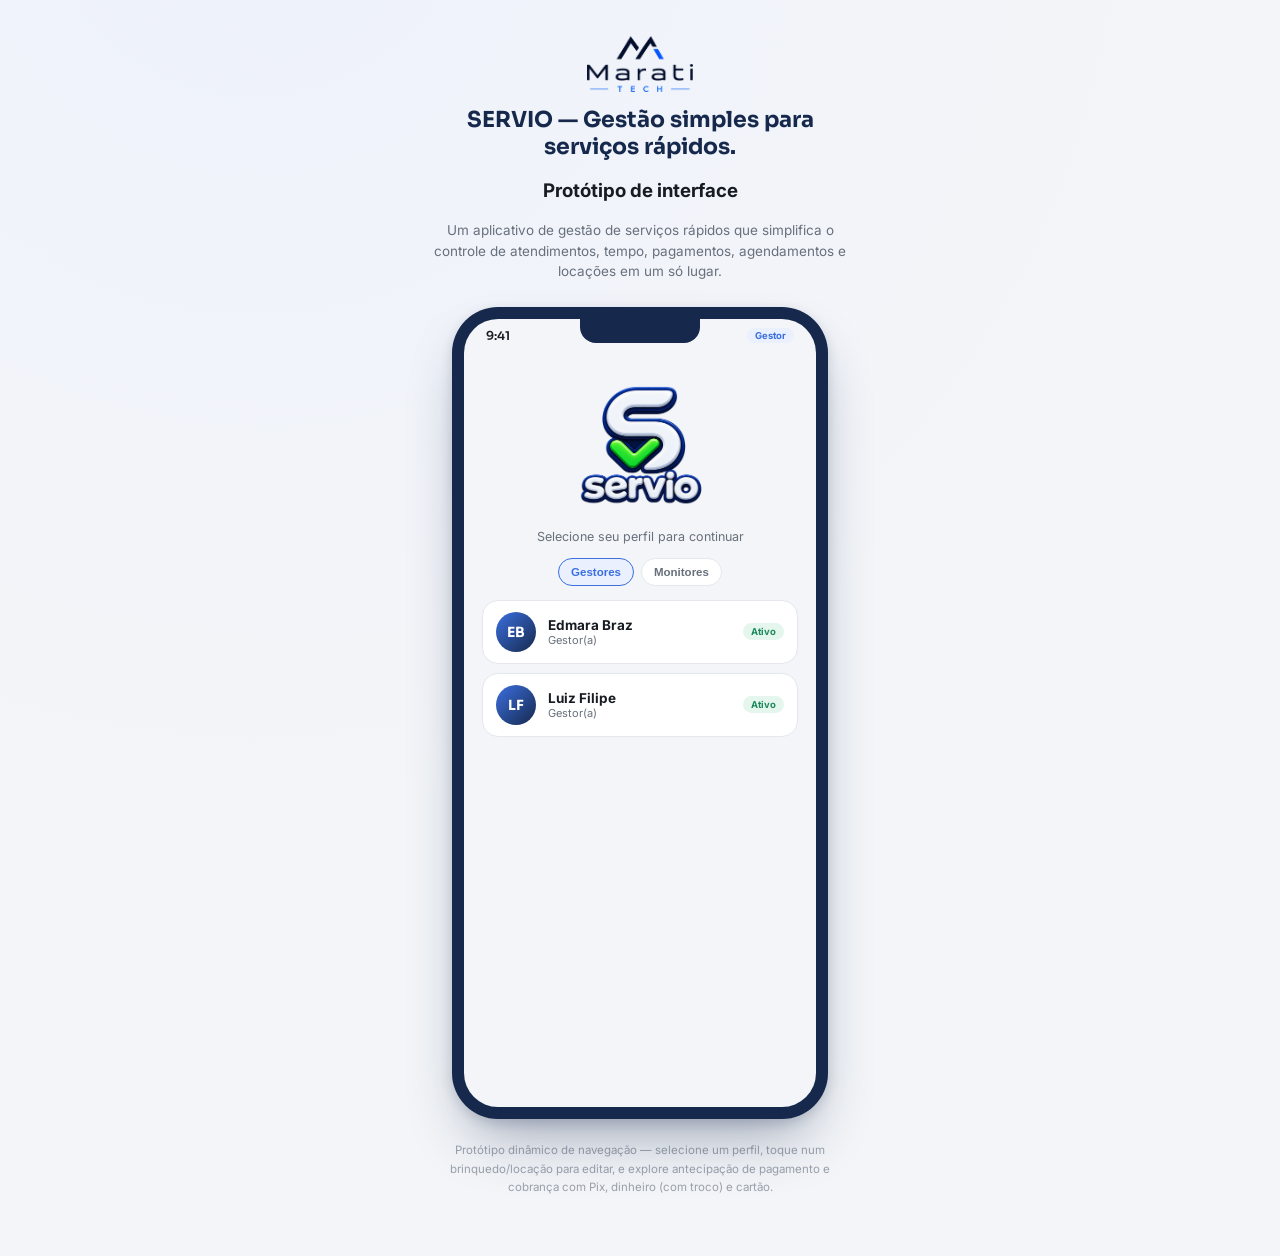
==== commit f57fa908: "Alteração da logo marca do aplicativo" ====
--- a/index.html
+++ b/index.html
@@ -47,7 +47,7 @@
   padding:36px 16px 60px;
 }
 .intro{max-width:420px;text-align:center;margin-bottom:26px;}
-.intro .brand{display:flex;align-items:center;justify-content:center;gap:10px;margin-bottom:10px;}
+.intro .brand{display:flex;align-items:center;justify-content:center;gap:10px;margin-bottom:14px;}
 .intro .brand span{font-family:'Sora',sans-serif;font-weight:700;font-size:15px;letter-spacing:.06em;color:var(--navy);text-transform:uppercase;}
 .intro h1{font-family:'Sora',sans-serif;font-size:22px;font-weight:700;margin:0 0 6px;color:var(--navy);}
 .intro p{font-size:13.5px;color:var(--ink-soft);line-height:1.5;margin:0;}
@@ -441,8 +441,7 @@
 
 <div class="intro">
   <div class="brand">
-    <svg width="26" height="22" viewBox="0 0 26 22" fill="none"><path d="M1 21 L8 6 L12.5 14 L16 8 L25 21 Z" stroke="#16294D" stroke-width="2.1" stroke-linejoin="round" stroke-linecap="round" fill="none"/></svg>
-    <span>Marati Tech</span>
+    <img src="[data-uri]" alt="Marati Tech" style="height:56px;width:auto;display:block;">
   </div>
   <h1>SERVIO — Gestão simples para serviços rápidos.</h1>
   <h3>Protótipo de interface</h3>
@@ -457,7 +456,7 @@
     </div>
 
     <div class="appbar" id="appbar">
-      <div class="abrand"><img src="[data-uri]" alt="Servio"><span>Servio</span></div>
+      <div class="abrand"><img src="[data-uri]" alt="Servio Kids"><span>Servio</span></div>
       <button class="dots-btn" onclick="toggleMenu()"><i class="fa-solid fa-ellipsis-vertical"></i></button>
       <div class="menu-dropdown" id="menuDropdown"></div>
     </div>
@@ -466,7 +465,7 @@
 
       <!-- PERFIL -->
       <section class="screen active" id="screen-profile">
-        <div class="plogo"><img src="[data-uri]" alt="Servio Kids"></div>
+        <div class="plogo"><img src="[data-uri]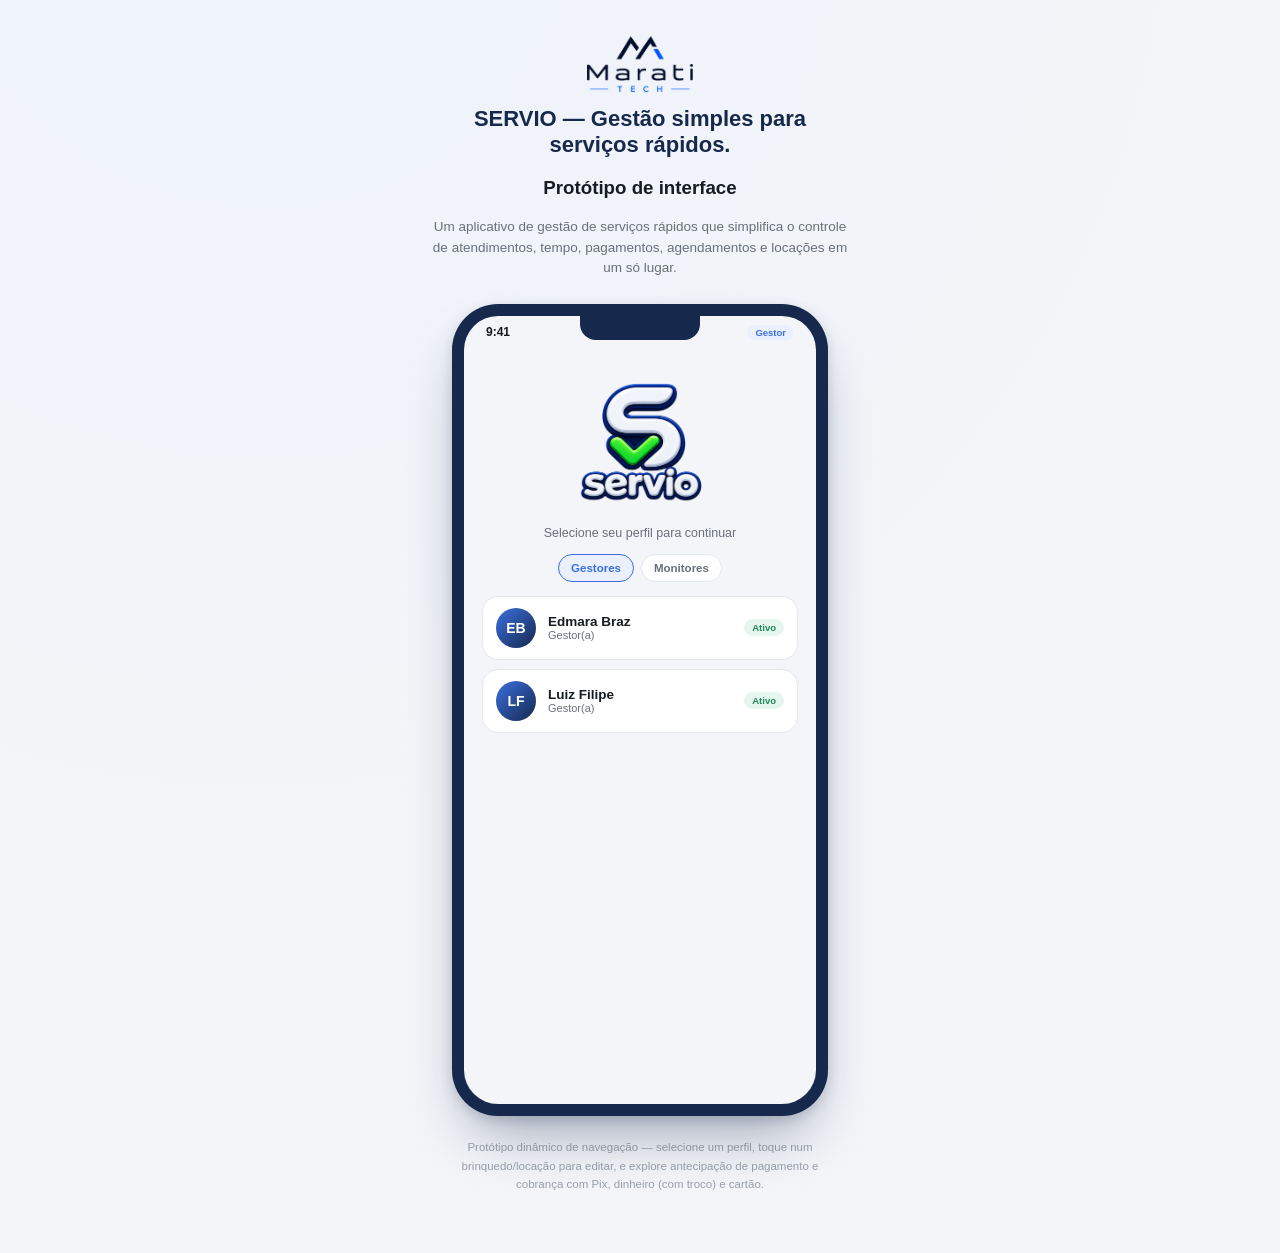
==== commit 2a421eae: "Ajustes na chamadas aos arquivos dedicados css e js." ====
--- a/index.html
+++ b/index.html
@@ -1,444 +1,12 @@
 <!doctype html>
 <html lang="pt-BR">
 <head>
-<meta charset="UTF-8">
-<title>SERVIO — Protótipo</title>
-<style>
-/* Font Awesome — auto-hospedado (sem dependencias externas) */
-/*!
- * Font Awesome Free 7.3.1 by @fontawesome - https://fontawesome.com
- * License - https://fontawesome.com/license/free (Icons: CC BY 4.0, Fonts: SIL OFL 1.1, Code: MIT License)
- * Copyright 2026 Fonticons, Inc.
- */
-.fa,.fa-brands,.fa-classic,.fa-regular,.fa-solid,.fab,.far,.fas{--_fa-family:var(--fa-family,var(--fa-style-family,"Font Awesome 7 Free"));-webkit-font-smoothing:antialiased;-moz-osx-font-smoothing:grayscale;display:var(--fa-display,inline-block);font-family:var(--_fa-family);font-feature-settings:normal;font-style:normal;font-synthesis:none;font-variant:normal;font-weight:var(--fa-style,900);line-height:1;text-align:center;text-rendering:auto;width:var(--fa-width,1.25em)}:is(.fas,.far,.fab,.fa-solid,.fa-regular,.fa-brands,.fa-classic,.fa):before{content:var(--fa)/""}@supports not (content:""/""){:is(.fas,.far,.fab,.fa-solid,.fa-regular,.fa-brands,.fa-classic,.fa):before{content:var(--fa)}}.fa-1x{font-size:1em}.fa-2x{font-size:2em}.fa-3x{font-size:3em}.fa-4x{font-size:4em}.fa-5x{font-size:5em}.fa-6x{font-size:6em}.fa-7x{font-size:7em}.fa-8x{font-size:8em}.fa-9x{font-size:9em}.fa-10x{font-size:10em}.fa-2xs{font-size:.625em;line-height:.1em;vertical-align:.225em}.fa-xs{font-size:.75em;line-height:.08333em;vertical-align:.125em}.fa-sm{font-size:.875em;line-height:.07143em;vertical-align:.05357em}.fa-lg{font-size:1.25em;line-height:.05em;vertical-align:-.075em}.fa-xl{font-size:1.5em;line-height:.04167em;vertical-align:-.125em}.fa-2xl{font-size:2em;line-height:.03125em;vertical-align:-.1875em}.fa-width-auto{--fa-width:auto}.fa-fw,.fa-width-fixed{--fa-width:1.25em}.fa-canvas-square{padding-block:.125em;margin-block-end:-.125em}.fa-canvas-roomy{padding-block:.25em;padding-inline:.125em;margin-block-end:-.25em;box-sizing:content-box}.fa-ul{list-style-type:none;margin-inline-start:var(--fa-li-margin,2.5em);padding-inline-start:0}.fa-ul>li{position:relative}.fa-li{inset-inline-start:calc(var(--fa-li-width, 2em)*-1);position:absolute;text-align:center;width:var(--fa-li-width,2em);line-height:inherit}.fa-border{border-radius:var(--fa-border-radius,.1em);border:var(--fa-border-width,.0625em) var(--fa-border-style,solid) var(--fa-border-color,#eee);box-sizing:var(--fa-border-box-sizing,content-box);padding:var(--fa-border-padding,.1875em .25em)}.fa-pull-left,.fa-pull-start{float:inline-start;margin-inline-end:var(--fa-pull-margin,.3em)}.fa-pull-end,.fa-pull-right{float:inline-end;margin-inline-start:var(--fa-pull-margin,.3em)}.fa-beat{animation-name:fa-beat;animation-delay:var(--fa-animation-delay,0s);animation-direction:var(--fa-animation-direction,normal);animation-duration:var(--fa-animation-duration,1s);animation-iteration-count:var(--fa-animation-iteration-count,infinite);animation-timing-function:var(--fa-animation-timing,ease-in-out)}.fa-bounce{animation-name:fa-bounce;animation-delay:var(--fa-animation-delay,0s);animation-direction:var(--fa-animation-direction,normal);animation-duration:var(--fa-animation-duration,1s);animation-iteration-count:var(--fa-animation-iteration-count,infinite);animation-timing-function:var(--fa-animation-timing,cubic-bezier(.28,.84,.42,1))}.fa-fade{animation-name:fa-fade;animation-iteration-count:var(--fa-animation-iteration-count,infinite);animation-timing-function:var(--fa-animation-timing,ease-in-out)}.fa-beat-fade,.fa-fade{animation-delay:var(--fa-animation-delay,0s);animation-direction:var(--fa-animation-direction,normal);animation-duration:var(--fa-animation-duration,1s)}.fa-beat-fade{animation-name:fa-beat-fade;animation-iteration-count:var(--fa-animation-iteration-count,infinite);animation-timing-function:var(--fa-animation-timing,ease-in-out)}.fa-flip{animation-name:fa-flip;animation-duration:var(--fa-animation-duration,1.5s);animation-iteration-count:var(--fa-animation-iteration-count,infinite);animation-timing-function:var(--fa-animation-timing,ease-in-out)}.fa-flip,.fa-flip-360{animation-delay:var(--fa-animation-delay,0s);animation-direction:var(--fa-animation-direction,normal)}.fa-flip-360{animation-name:fa-flip-360;animation-duration:var(--fa-animation-duration,1s);animation-iteration-count:var(--fa-animation-iteration-count,infinite);animation-timing-function:var(--fa-animation-timing,ease-in-out)}.fa-shake{animation-name:fa-shake;animation-delay:var(--fa-animation-delay,0s);animation-direction:var(--fa-animation-direction,normal);animation-duration:var(--fa-animation-duration,.75s);animation-iteration-count:var(--fa-animation-iteration-count,infinite);animation-timing-function:var(--fa-animation-timing,ease-in-out)}.fa-spin{animation-name:fa-spin;animation-delay:var(--fa-animation-delay,0s);animation-direction:var(--fa-animation-direction,normal);animation-duration:var(--fa-animation-duration,2s);animation-iteration-count:var(--fa-animation-iteration-count,infinite);animation-timing-function:var(--fa-animation-timing,linear)}.fa-spin-reverse{--fa-animation-direction:reverse}.fa-pulse,.fa-spin-pulse{animation-name:fa-spin;animation-direction:var(--fa-animation-direction,normal);animation-duration:var(--fa-animation-duration,1s);animation-iteration-count:var(--fa-animation-iteration-count,infinite);animation-timing-function:var(--fa-animation-timing,steps(8))}.fa-spin-snap{animation-name:fa-spin-snap;animation-duration:var(--fa-animation-duration,3s);animation-iteration-count:var(--fa-animation-iteration-count,infinite);animation-timing-function:var(--fa-animation-timing,linear)}.fa-spin-snap,.fa-spin-snap-4{animation-delay:var(--fa-animation-delay,0s);animation-direction:var(--fa-animation-direction,normal)}.fa-spin-snap-4{animation-name:fa-spin-snap-4;animation-duration:var(--fa-animation-duration,2.4s);animation-iteration-count:var(--fa-animation-iteration-count,infinite);animation-timing-function:var(--fa-animation-timing,linear)}.fa-spin-snap-8{animation-name:fa-spin-snap-8;animation-duration:var(--fa-animation-duration,4s);animation-iteration-count:var(--fa-animation-iteration-count,infinite);animation-timing-function:var(--fa-animation-timing,linear)}.fa-buzz,.fa-spin-snap-8{animation-delay:var(--fa-animation-delay,0s);animation-direction:var(--fa-animation-direction,normal)}.fa-buzz{animation-name:fa-buzz;animation-duration:var(--fa-animation-duration,.6s);animation-iteration-count:var(--fa-animation-iteration-count,infinite);animation-timing-function:var(--fa-animation-timing,linear)}.fa-wag{animation-name:fa-wag;animation-delay:var(--fa-animation-delay,0s);animation-direction:var(--fa-animation-direction,normal);animation-duration:var(--fa-animation-duration,.9s);animation-iteration-count:var(--fa-animation-iteration-count,infinite);animation-timing-function:var(--fa-animation-timing,ease-out);transform-origin:bottom center}.fa-float{animation-name:fa-float;animation-delay:var(--fa-animation-delay,0s);animation-direction:var(--fa-animation-direction,normal);animation-duration:var(--fa-animation-duration,3s);animation-iteration-count:var(--fa-animation-iteration-count,infinite);animation-timing-function:var(--fa-animation-timing,ease-in-out);will-change:transform}.fa-swing{animation-name:fa-swing;animation-duration:var(--fa-animation-duration,1.2s);animation-iteration-count:var(--fa-animation-iteration-count,infinite);animation-timing-function:var(--fa-animation-timing,ease-out);transform-origin:top center}.fa-jello,.fa-swing{animation-delay:var(--fa-animation-delay,0s);animation-direction:var(--fa-animation-direction,normal)}.fa-jello{animation-name:fa-jello;animation-duration:var(--fa-animation-duration,.9s);animation-iteration-count:var(--fa-animation-iteration-count,infinite);animation-timing-function:var(--fa-animation-timing,ease-out)}@media (prefers-reduced-motion:reduce){.fa-beat,.fa-beat-fade,.fa-bounce,.fa-buzz,.fa-fade,.fa-flip,.fa-flip-360,.fa-float,.fa-jello,.fa-pulse,.fa-shake,.fa-spin,.fa-spin-pulse,.fa-spin-snap,.fa-spin-snap-4,.fa-spin-snap-8,.fa-swing,.fa-wag{animation:none!important;transition:none!important}}@keyframes fa-beat{0%{transform:scale(1)}25%{transform:scale(calc(var(--fa-beat-scale, 1.25)*1.25))}45%{transform:scale(calc(var(--fa-beat-scale, 1.22)*1.22))}65%{transform:scale(calc(var(--fa-beat-scale, 1.25)*1.25))}90%{transform:scale(1)}}@keyframes fa-bounce{0%{transform:scale(1) translateY(0);animation-timing-function:var(--fa-animation-timing)}14%{transform:scale(var(--fa-bounce-start-scale-x,1.06),var(--fa-bounce-start-scale-y,.94)) translateY(var(--fa-bounce-anticipation,3px));animation-timing-function:cubic-bezier(.33,0,.66,.33)}32%{transform:scale(var(--fa-bounce-jump-scale-x,.94),var(--fa-bounce-jump-scale-y,1.12)) translateY(calc(var(--fa-bounce-height, .5em)*-1));animation-timing-function:cubic-bezier(.33,.66,.66,1)}52%{transform:scale(1) translateY(calc(var(--fa-bounce-height, .5em)*-1*1.1));animation-timing-function:cubic-bezier(.5,0,1,.5)}70%{transform:scale(var(--fa-bounce-land-scale-x,1.06),var(--fa-bounce-land-scale-y,.92)) translateY(0);animation-timing-function:cubic-bezier(.33,.33,.66,1)}85%{transform:scale(.98,1.04) translateY(calc(-2px*var(--fa-bounce-rebound, 1)));animation-timing-function:cubic-bezier(.33,0,.66,1)}to{transform:scale(1) translateY(0)}}@keyframes fa-fade{0%{opacity:1;transform:scale(1);animation-timing-function:cubic-bezier(.2,0,.4,1)}40%{opacity:var(--fa-fade-opacity,.4);transform:scale(.98);animation-timing-function:cubic-bezier(.4,0,.6,1)}to{opacity:1;transform:scale(1)}}@keyframes fa-beat-fade{0%{opacity:var(--fa-beat-fade-opacity,.4);transform:scale(1);animation-timing-function:cubic-bezier(.2,0,.4,1)}25%{opacity:calc(var(--fa-beat-fade-opacity, .4) + .4);transform:scale(var(--fa-beat-fade-scale,1.28));animation-timing-function:cubic-bezier(.4,0,.6,1)}45%{opacity:1;transform:scale(var(--fa-beat-fade-scale,1.25));animation-timing-function:cubic-bezier(.4,0,.2,1)}65%{opacity:calc(var(--fa-beat-fade-opacity, .4) + .4);transform:scale(var(--fa-beat-fade-scale,1.28));animation-timing-function:cubic-bezier(.4,0,.6,1)}to{opacity:var(--fa-beat-fade-opacity,.4);transform:scale(1)}}@keyframes fa-flip{0%{transform:perspective(2em) scale(1) rotate3d(var(--fa-flip-x,0),var(--fa-flip-y,1),var(--fa-flip-z,0),0deg);animation-timing-function:cubic-bezier(.2,0,.4,1)}8%{transform:perspective(2em) scale(var(--fa-flip-anticipation-scale,.95)) rotate3d(var(--fa-flip-x,0),var(--fa-flip-y,1),var(--fa-flip-z,0),0deg);animation-timing-function:cubic-bezier(.33,0,.66,.33)}35%{transform:perspective(2em) scale(1) rotate3d(var(--fa-flip-x,0),var(--fa-flip-y,1),var(--fa-flip-z,0),calc(var(--fa-flip-angle, -1turn)*0.6));animation-timing-function:linear}65%{transform:perspective(2em) scale(1) rotate3d(var(--fa-flip-x,0),var(--fa-flip-y,1),var(--fa-flip-z,0),calc(var(--fa-flip-angle, -1turn)*0.5));animation-timing-function:cubic-bezier(.33,.66,.66,1)}92%{transform:perspective(2em) scale(1) rotate3d(var(--fa-flip-x,0),var(--fa-flip-y,1),var(--fa-flip-z,0),calc(var(--fa-flip-angle, -1turn)*var(--fa-flip-overshoot, 1.04)));animation-timing-function:cubic-bezier(.33,0,.66,1)}to{transform:perspective(2em) scale(1) rotate3d(var(--fa-flip-x,0),var(--fa-flip-y,1),var(--fa-flip-z,0),var(--fa-flip-angle,-1turn))}}@keyframes fa-flip-360{0%{transform:perspective(2em) scale(1) rotate3d(var(--fa-flip-x,0),var(--fa-flip-y,1),var(--fa-flip-z,0),0deg);animation-timing-function:cubic-bezier(.2,0,.4,1)}8%{transform:perspective(2em) scale(var(--fa-flip-anticipation-scale,.95)) rotate3d(var(--fa-flip-x,0),var(--fa-flip-y,1),var(--fa-flip-z,0),0deg);animation-timing-function:cubic-bezier(.33,0,.66,.33)}50%{transform:perspective(2em) scale(1) rotate3d(var(--fa-flip-x,0),var(--fa-flip-y,1),var(--fa-flip-z,0),calc(var(--fa-flip-angle, -1turn)*0.6));animation-timing-function:cubic-bezier(.33,.66,.66,1)}80%{transform:perspective(2em) scale(1) rotate3d(var(--fa-flip-x,0),var(--fa-flip-y,1),var(--fa-flip-z,0),calc(var(--fa-flip-angle, -1turn)*var(--fa-flip-overshoot, 1.04)));animation-timing-function:cubic-bezier(.33,0,.66,1)}to{transform:perspective(2em) scale(1) rotate3d(var(--fa-flip-x,0),var(--fa-flip-y,1),var(--fa-flip-z,0),var(--fa-flip-angle,-1turn))}}@keyframes fa-shake{0%{transform:rotate(0deg);animation-timing-function:cubic-bezier(.2,0,.8,1)}8%{transform:rotate(35deg) translateX(1px);animation-timing-function:cubic-bezier(.3,0,.7,1)}20%{transform:rotate(-22deg) translateX(-1px);animation-timing-function:cubic-bezier(.3,0,.7,1)}35%{transform:rotate(15deg) translateX(1px);animation-timing-function:cubic-bezier(.3,0,.7,1)}50%{transform:rotate(-9deg);animation-timing-function:cubic-bezier(.4,0,.6,1)}65%{transform:rotate(5deg);animation-timing-function:cubic-bezier(.4,0,.6,1)}78%{transform:rotate(-3deg);animation-timing-function:cubic-bezier(.4,0,.6,1)}90%{transform:rotate(1deg);animation-timing-function:cubic-bezier(.4,0,.2,1)}to{transform:rotate(0deg)}}@keyframes fa-spin{0%{transform:rotate(0deg)}to{transform:rotate(1turn)}}@keyframes fa-spin-snap{0%{transform:rotate(0deg);animation-timing-function:cubic-bezier(0,0,.2,1)}12%{transform:rotate(60deg);animation-timing-function:cubic-bezier(.8,0,1,1)}16.67%{transform:rotate(60deg);animation-timing-function:cubic-bezier(0,0,.2,1)}28.67%{transform:rotate(120deg);animation-timing-function:cubic-bezier(.8,0,1,1)}33.33%{transform:rotate(120deg);animation-timing-function:cubic-bezier(0,0,.2,1)}45.33%{transform:rotate(180deg);animation-timing-function:cubic-bezier(.8,0,1,1)}50%{transform:rotate(180deg);animation-timing-function:cubic-bezier(0,0,.2,1)}62%{transform:rotate(240deg);animation-timing-function:cubic-bezier(.8,0,1,1)}66.67%{transform:rotate(240deg);animation-timing-function:cubic-bezier(0,0,.2,1)}78.67%{transform:rotate(300deg);animation-timing-function:cubic-bezier(.8,0,1,1)}83.33%{transform:rotate(300deg);animation-timing-function:cubic-bezier(0,0,.2,1)}95.33%{transform:rotate(1turn);animation-timing-function:cubic-bezier(.8,0,1,1)}to{transform:rotate(1turn)}}@keyframes fa-spin-snap-4{0%{transform:rotate(0deg);animation-timing-function:cubic-bezier(0,0,.2,1)}15%{transform:rotate(90deg);animation-timing-function:cubic-bezier(.8,0,1,1)}25%{transform:rotate(90deg);animation-timing-function:cubic-bezier(0,0,.2,1)}40%{transform:rotate(180deg);animation-timing-function:cubic-bezier(.8,0,1,1)}50%{transform:rotate(180deg);animation-timing-function:cubic-bezier(0,0,.2,1)}65%{transform:rotate(270deg);animation-timing-function:cubic-bezier(.8,0,1,1)}75%{transform:rotate(270deg);animation-timing-function:cubic-bezier(0,0,.2,1)}90%{transform:rotate(1turn);animation-timing-function:cubic-bezier(.8,0,1,1)}to{transform:rotate(1turn)}}@keyframes fa-spin-snap-8{0%{transform:rotate(0deg);animation-timing-function:cubic-bezier(0,0,.2,1)}9%{transform:rotate(45deg);animation-timing-function:cubic-bezier(.8,0,1,1)}12.5%{transform:rotate(45deg);animation-timing-function:cubic-bezier(0,0,.2,1)}21.5%{transform:rotate(90deg);animation-timing-function:cubic-bezier(.8,0,1,1)}25%{transform:rotate(90deg);animation-timing-function:cubic-bezier(0,0,.2,1)}34%{transform:rotate(135deg);animation-timing-function:cubic-bezier(.8,0,1,1)}37.5%{transform:rotate(135deg);animation-timing-function:cubic-bezier(0,0,.2,1)}46.5%{transform:rotate(180deg);animation-timing-function:cubic-bezier(.8,0,1,1)}50%{transform:rotate(180deg);animation-timing-function:cubic-bezier(0,0,.2,1)}59%{transform:rotate(225deg);animation-timing-function:cubic-bezier(.8,0,1,1)}62.5%{transform:rotate(225deg);animation-timing-function:cubic-bezier(0,0,.2,1)}71.5%{transform:rotate(270deg);animation-timing-function:cubic-bezier(.8,0,1,1)}75%{transform:rotate(270deg);animation-timing-function:cubic-bezier(0,0,.2,1)}84%{transform:rotate(315deg);animation-timing-function:cubic-bezier(.8,0,1,1)}87.5%{transform:rotate(315deg);animation-timing-function:cubic-bezier(0,0,.2,1)}96.5%{transform:rotate(1turn);animation-timing-function:cubic-bezier(.8,0,1,1)}to{transform:rotate(1turn)}}@keyframes fa-buzz{0%{transform:translateX(0) rotate(0deg);animation-timing-function:cubic-bezier(.1,0,.9,1)}5%{transform:translateX(var(--fa-buzz-distance,4px)) rotate(.5deg)}10%{transform:translateX(calc(var(--fa-buzz-distance, 4px)*-1)) rotate(-.5deg)}15%{transform:translateX(var(--fa-buzz-distance,4px)) rotate(.3deg)}20%{transform:translateX(calc(var(--fa-buzz-distance, 4px)*-1)) rotate(-.3deg)}25%{transform:translateX(calc(var(--fa-buzz-distance, 4px)*0.7)) rotate(.2deg)}30%{transform:translateX(calc(var(--fa-buzz-distance, 4px)*-1*0.7)) rotate(-.2deg)}35%{transform:translateX(calc(var(--fa-buzz-distance, 4px)*0.4)) rotate(.1deg)}40%{transform:translateX(0) rotate(0deg)}to{transform:translateX(0) rotate(0deg)}}@keyframes fa-wag{0%{transform:rotate(0deg);animation-timing-function:cubic-bezier(.2,0,.6,1)}12%{transform:rotate(var(--fa-wag-angle,12deg));animation-timing-function:cubic-bezier(.4,0,.2,1)}24%{transform:rotate(2deg);animation-timing-function:cubic-bezier(.2,0,.6,1)}36%{transform:rotate(calc(var(--fa-wag-angle, 12deg)*0.85));animation-timing-function:cubic-bezier(.4,0,.2,1)}48%{transform:rotate(1deg);animation-timing-function:cubic-bezier(.2,0,.6,1)}58%{transform:rotate(calc(var(--fa-wag-angle, 12deg)*0.6));animation-timing-function:cubic-bezier(.4,0,.2,1)}68%{transform:rotate(0deg)}to{transform:rotate(0deg)}}@keyframes fa-float{0%{transform:translateY(0) translateX(0) rotate(0deg) scale(var(--fa-float-squash-x,1.02),var(--fa-float-squash-y,.98));animation-timing-function:cubic-bezier(.33,0,.66,.33)}15%{transform:translateY(calc(var(--fa-float-height, 6px)*-0.4)) translateX(var(--fa-float-drift,1px)) rotate(var(--fa-float-tilt,1deg)) scale(1);animation-timing-function:cubic-bezier(.33,.66,.66,1)}35%{transform:translateY(calc(var(--fa-float-height, 6px)*-1)) translateX(0) rotate(0deg) scale(var(--fa-float-stretch-x,.98),var(--fa-float-stretch-y,1.03));animation-timing-function:cubic-bezier(.5,0,.5,0)}50%{transform:translateY(calc(var(--fa-float-height, 6px)*-0.92)) translateX(calc(var(--fa-float-drift, 1px)*-0.5)) rotate(calc(var(--fa-float-tilt, 1deg)*-0.5)) scale(.995,1.01);animation-timing-function:cubic-bezier(.33,0,.66,.33)}70%{transform:translateY(calc(var(--fa-float-height, 6px)*-0.3)) translateX(calc(var(--fa-float-drift, 1px)*-1)) rotate(calc(var(--fa-float-tilt, 1deg)*-1)) scale(1);animation-timing-function:cubic-bezier(.33,.66,.66,1)}90%{transform:translateY(calc(var(--fa-float-height, 6px)*0.05)) translateX(0) rotate(0deg) scale(var(--fa-float-squash-x,1.02),var(--fa-float-squash-y,.98));animation-timing-function:cubic-bezier(.33,0,.66,1)}to{transform:translateY(0) translateX(0) rotate(0deg) scale(var(--fa-float-squash-x,1.02),var(--fa-float-squash-y,.98))}}@keyframes fa-swing{0%{transform:rotate(0deg);animation-timing-function:cubic-bezier(.2,0,.8,1)}8%{transform:rotate(var(--fa-swing-angle,22deg));animation-timing-function:cubic-bezier(.3,0,.7,1)}18%{transform:rotate(calc(var(--fa-swing-angle, 22deg)*-1*0.85));animation-timing-function:cubic-bezier(.3,0,.7,1)}28%{transform:rotate(calc(var(--fa-swing-angle, 22deg)*0.65));animation-timing-function:cubic-bezier(.35,0,.65,1)}38%{transform:rotate(calc(var(--fa-swing-angle, 22deg)*-1*0.45));animation-timing-function:cubic-bezier(.4,0,.6,1)}48%{transform:rotate(calc(var(--fa-swing-angle, 22deg)*0.25));animation-timing-function:cubic-bezier(.4,0,.6,1)}56%{transform:rotate(calc(var(--fa-swing-angle, 22deg)*-1*0.1));animation-timing-function:cubic-bezier(.4,0,.6,1)}64%{transform:rotate(0deg)}to{transform:rotate(0deg)}}@keyframes fa-jello{0%{transform:scale(1);animation-timing-function:cubic-bezier(.2,0,.8,1)}12%{transform:scale(var(--fa-jello-scale-x,1.15),calc(2 - var(--fa-jello-scale-x, 1.15)));animation-timing-function:cubic-bezier(.3,0,.7,1)}24%{transform:scale(calc(2 - var(--fa-jello-scale-y, 1.12)),var(--fa-jello-scale-y,1.12));animation-timing-function:cubic-bezier(.3,0,.7,1)}36%{transform:scale(calc(.5 + var(--fa-jello-scale-x, 1.15)*0.5),calc(1.5 - var(--fa-jello-scale-x, 1.15)*0.5));animation-timing-function:cubic-bezier(.4,0,.6,1)}48%{transform:scale(calc(1.3 - var(--fa-jello-scale-y, 1.12)*0.3),calc(.7 + var(--fa-jello-scale-y, 1.12)*0.3));animation-timing-function:cubic-bezier(.4,0,.6,1)}58%{transform:scale(1.02,.98);animation-timing-function:cubic-bezier(.4,0,.2,1)}68%{transform:scale(1)}to{transform:scale(1)}}.fa-rotate-90{transform:rotate(90deg)}.fa-rotate-180{transform:rotate(180deg)}.fa-rotate-270{transform:rotate(270deg)}.fa-flip-horizontal{transform:scaleX(-1)}.fa-flip-vertical{transform:scaleY(-1)}.fa-flip-both,.fa-flip-horizontal.fa-flip-vertical{transform:scale(-1)}.fa-rotate-by{transform:rotate(var(--fa-rotate-angle,0))}.fa-stack{display:inline-block;height:2em;line-height:2em;position:relative;vertical-align:middle;width:2.5em}.fa-stack-1x,.fa-stack-2x{--fa-width:100%;inset:0;position:absolute;text-align:center;width:var(--fa-width);z-index:var(--fa-stack-z-index,auto)}.fa-stack-1x{line-height:inherit}.fa-stack-2x{font-size:2em}.fa-inverse{color:var(--fa-inverse,#fff)}
-
-.fa-0{--fa:"\30 "}.fa-1{--fa:"\31 "}.fa-2{--fa:"\32 "}.fa-3{--fa:"\33 "}.fa-4{--fa:"\34 "}.fa-5{--fa:"\35 "}.fa-6{--fa:"\36 "}.fa-7{--fa:"\37 "}.fa-8{--fa:"\38 "}.fa-9{--fa:"\39 "}.fa-exclamation{--fa:"\!"}.fa-hashtag{--fa:"\#"}.fa-dollar,.fa-dollar-sign,.fa-usd{--fa:"\$"}.fa-percent,.fa-percentage{--fa:"\%"}.fa-asterisk{--fa:"\*"}.fa-add,.fa-plus{--fa:"\+"}.fa-less-than{--fa:"\<"}.fa-equals{--fa:"\="}.fa-greater-than{--fa:"\>"}.fa-question{--fa:"\?"}.fa-at{--fa:"\@"}.fa-a{--fa:"A"}.fa-b{--fa:"B"}.fa-c{--fa:"C"}.fa-d{--fa:"D"}.fa-e{--fa:"E"}.fa-f{--fa:"F"}.fa-g{--fa:"G"}.fa-h{--fa:"H"}.fa-i{--fa:"I"}.fa-j{--fa:"J"}.fa-k{--fa:"K"}.fa-l{--fa:"L"}.fa-m{--fa:"M"}.fa-n{--fa:"N"}.fa-o{--fa:"O"}.fa-p{--fa:"P"}.fa-q{--fa:"Q"}.fa-r{--fa:"R"}.fa-s{--fa:"S"}.fa-t{--fa:"T"}.fa-u{--fa:"U"}.fa-v{--fa:"V"}.fa-w{--fa:"W"}.fa-x{--fa:"X"}.fa-y{--fa:"Y"}.fa-z{--fa:"Z"}.fa-faucet{--fa:"\e005"}.fa-faucet-drip{--fa:"\e006"}.fa-house-chimney-window{--fa:"\e00d"}.fa-house-signal{--fa:"\e012"}.fa-temperature-arrow-down,.fa-temperature-down{--fa:"\e03f"}.fa-temperature-arrow-up,.fa-temperature-up{--fa:"\e040"}.fa-trailer{--fa:"\e041"}.fa-bacteria{--fa:"\e059"}.fa-bacterium{--fa:"\e05a"}.fa-box-tissue{--fa:"\e05b"}.fa-hand-holding-medical{--fa:"\e05c"}.fa-hand-sparkles{--fa:"\e05d"}.fa-hands-bubbles,.fa-hands-wash{--fa:"\e05e"}.fa-handshake-alt-slash,.fa-handshake-simple-slash,.fa-handshake-slash{--fa:"\e060"}.fa-head-side-cough{--fa:"\e061"}.fa-head-side-cough-slash{--fa:"\e062"}.fa-head-side-mask{--fa:"\e063"}.fa-head-side-virus{--fa:"\e064"}.fa-house-chimney-user{--fa:"\e065"}.fa-house-laptop,.fa-laptop-house{--fa:"\e066"}.fa-lungs-virus{--fa:"\e067"}.fa-people-arrows,.fa-people-arrows-left-right{--fa:"\e068"}.fa-plane-slash{--fa:"\e069"}.fa-pump-medical{--fa:"\e06a"}.fa-pump-soap{--fa:"\e06b"}.fa-shield-virus{--fa:"\e06c"}.fa-sink{--fa:"\e06d"}.fa-soap{--fa:"\e06e"}.fa-stopwatch-20{--fa:"\e06f"}.fa-shop-slash,.fa-store-alt-slash{--fa:"\e070"}.fa-store-slash{--fa:"\e071"}.fa-toilet-paper-slash{--fa:"\e072"}.fa-users-slash{--fa:"\e073"}.fa-virus{--fa:"\e074"}.fa-virus-slash{--fa:"\e075"}.fa-viruses{--fa:"\e076"}.fa-vest{--fa:"\e085"}.fa-vest-patches{--fa:"\e086"}.fa-arrow-trend-down{--fa:"\e097"}.fa-arrow-trend-up{--fa:"\e098"}.fa-arrow-up-from-bracket{--fa:"\e09a"}.fa-austral-sign{--fa:"\e0a9"}.fa-baht-sign{--fa:"\e0ac"}.fa-bitcoin-sign{--fa:"\e0b4"}.fa-bolt-lightning{--fa:"\e0b7"}.fa-book-bookmark{--fa:"\e0bb"}.fa-camera-rotate{--fa:"\e0d8"}.fa-cedi-sign{--fa:"\e0df"}.fa-chart-column{--fa:"\e0e3"}.fa-chart-gantt{--fa:"\e0e4"}.fa-clapperboard{--fa:"\e131"}.fa-closed-captioning-slash{--fa:"\e135"}.fa-clover{--fa:"\e139"}.fa-code-compare{--fa:"\e13a"}.fa-code-fork{--fa:"\e13b"}.fa-code-pull-request{--fa:"\e13c"}.fa-colon-sign{--fa:"\e140"}.fa-cruzeiro-sign{--fa:"\e152"}.fa-display{--fa:"\e163"}.fa-dong-sign{--fa:"\e169"}.fa-elevator{--fa:"\e16d"}.fa-filter-circle-xmark{--fa:"\e17b"}.fa-florin-sign{--fa:"\e184"}.fa-folder-closed{--fa:"\e185"}.fa-franc-sign{--fa:"\e18f"}.fa-guarani-sign{--fa:"\e19a"}.fa-gun{--fa:"\e19b"}.fa-hands-clapping{--fa:"\e1a8"}.fa-home-user,.fa-house-user{--fa:"\e1b0"}.fa-indian-rupee,.fa-indian-rupee-sign,.fa-inr{--fa:"\e1bc"}.fa-kip-sign{--fa:"\e1c4"}.fa-lari-sign{--fa:"\e1c8"}.fa-litecoin-sign{--fa:"\e1d3"}.fa-manat-sign{--fa:"\e1d5"}.fa-mask-face{--fa:"\e1d7"}.fa-mill-sign{--fa:"\e1ed"}.fa-money-bills{--fa:"\e1f3"}.fa-naira-sign{--fa:"\e1f6"}.fa-notdef{--fa:"\e1fe"}.fa-panorama{--fa:"\e209"}.fa-peseta-sign{--fa:"\e221"}.fa-peso-sign{--fa:"\e222"}.fa-plane-up{--fa:"\e22d"}.fa-rupiah-sign{--fa:"\e23d"}.fa-stairs{--fa:"\e289"}.fa-timeline{--fa:"\e29c"}.fa-truck-front{--fa:"\e2b7"}.fa-try,.fa-turkish-lira,.fa-turkish-lira-sign{--fa:"\e2bb"}.fa-vault{--fa:"\e2c5"}.fa-magic-wand-sparkles,.fa-wand-magic-sparkles{--fa:"\e2ca"}.fa-wheat-alt,.fa-wheat-awn{--fa:"\e2cd"}.fa-wheelchair-alt,.fa-wheelchair-move{--fa:"\e2ce"}.fa-bangladeshi-taka-sign{--fa:"\e2e6"}.fa-bowl-rice{--fa:"\e2eb"}.fa-person-pregnant{--fa:"\e31e"}.fa-home-lg,.fa-house-chimney{--fa:"\e3af"}.fa-house-crack{--fa:"\e3b1"}.fa-house-medical{--fa:"\e3b2"}.fa-cent-sign{--fa:"\e3f5"}.fa-plus-minus{--fa:"\e43c"}.fa-sailboat{--fa:"\e445"}.fa-section{--fa:"\e447"}.fa-shrimp{--fa:"\e448"}.fa-brazilian-real-sign{--fa:"\e46c"}.fa-chart-simple{--fa:"\e473"}.fa-diagram-next{--fa:"\e476"}.fa-diagram-predecessor{--fa:"\e477"}.fa-diagram-successor{--fa:"\e47a"}.fa-earth-oceania,.fa-globe-oceania{--fa:"\e47b"}.fa-bug-slash{--fa:"\e490"}.fa-file-circle-plus{--fa:"\e494"}.fa-shop-lock{--fa:"\e4a5"}.fa-virus-covid{--fa:"\e4a8"}.fa-virus-covid-slash{--fa:"\e4a9"}.fa-anchor-circle-check{--fa:"\e4aa"}.fa-anchor-circle-exclamation{--fa:"\e4ab"}.fa-anchor-circle-xmark{--fa:"\e4ac"}.fa-anchor-lock{--fa:"\e4ad"}.fa-arrow-down-up-across-line{--fa:"\e4af"}.fa-arrow-down-up-lock{--fa:"\e4b0"}.fa-arrow-right-to-city{--fa:"\e4b3"}.fa-arrow-up-from-ground-water{--fa:"\e4b5"}.fa-arrow-up-from-water-pump{--fa:"\e4b6"}.fa-arrow-up-right-dots{--fa:"\e4b7"}.fa-arrows-down-to-line{--fa:"\e4b8"}.fa-arrows-down-to-people{--fa:"\e4b9"}.fa-arrows-left-right-to-line{--fa:"\e4ba"}.fa-arrows-spin{--fa:"\e4bb"}.fa-arrows-split-up-and-left{--fa:"\e4bc"}.fa-arrows-to-circle{--fa:"\e4bd"}.fa-arrows-to-dot{--fa:"\e4be"}.fa-arrows-to-eye{--fa:"\e4bf"}.fa-arrows-turn-right{--fa:"\e4c0"}.fa-arrows-turn-to-dots{--fa:"\e4c1"}.fa-arrows-up-to-line{--fa:"\e4c2"}.fa-bore-hole{--fa:"\e4c3"}.fa-bottle-droplet{--fa:"\e4c4"}.fa-bottle-water{--fa:"\e4c5"}.fa-bowl-food{--fa:"\e4c6"}.fa-boxes-packing{--fa:"\e4c7"}.fa-bridge{--fa:"\e4c8"}.fa-bridge-circle-check{--fa:"\e4c9"}.fa-bridge-circle-exclamation{--fa:"\e4ca"}.fa-bridge-circle-xmark{--fa:"\e4cb"}.fa-bridge-lock{--fa:"\e4cc"}.fa-bridge-water{--fa:"\e4ce"}.fa-bucket{--fa:"\e4cf"}.fa-bugs{--fa:"\e4d0"}.fa-building-circle-arrow-right{--fa:"\e4d1"}.fa-building-circle-check{--fa:"\e4d2"}.fa-building-circle-exclamation{--fa:"\e4d3"}.fa-building-circle-xmark{--fa:"\e4d4"}.fa-building-flag{--fa:"\e4d5"}.fa-building-lock{--fa:"\e4d6"}.fa-building-ngo{--fa:"\e4d7"}.fa-building-shield{--fa:"\e4d8"}.fa-building-un{--fa:"\e4d9"}.fa-building-user{--fa:"\e4da"}.fa-building-wheat{--fa:"\e4db"}.fa-burst{--fa:"\e4dc"}.fa-car-on{--fa:"\e4dd"}.fa-car-tunnel{--fa:"\e4de"}.fa-child-combatant,.fa-child-rifle{--fa:"\e4e0"}.fa-children{--fa:"\e4e1"}.fa-circle-nodes{--fa:"\e4e2"}.fa-clipboard-question{--fa:"\e4e3"}.fa-cloud-showers-water{--fa:"\e4e4"}.fa-computer{--fa:"\e4e5"}.fa-cubes-stacked{--fa:"\e4e6"}.fa-envelope-circle-check{--fa:"\e4e8"}.fa-explosion{--fa:"\e4e9"}.fa-ferry{--fa:"\e4ea"}.fa-file-circle-exclamation{--fa:"\e4eb"}.fa-file-circle-minus{--fa:"\e4ed"}.fa-file-circle-question{--fa:"\e4ef"}.fa-file-shield{--fa:"\e4f0"}.fa-fire-burner{--fa:"\e4f1"}.fa-fish-fins{--fa:"\e4f2"}.fa-flask-vial{--fa:"\e4f3"}.fa-glass-water{--fa:"\e4f4"}.fa-glass-water-droplet{--fa:"\e4f5"}.fa-group-arrows-rotate{--fa:"\e4f6"}.fa-hand-holding-hand{--fa:"\e4f7"}.fa-handcuffs{--fa:"\e4f8"}.fa-hands-bound{--fa:"\e4f9"}.fa-hands-holding-child{--fa:"\e4fa"}.fa-hands-holding-circle{--fa:"\e4fb"}.fa-heart-circle-bolt{--fa:"\e4fc"}.fa-heart-circle-check{--fa:"\e4fd"}.fa-heart-circle-exclamation{--fa:"\e4fe"}.fa-heart-circle-minus{--fa:"\e4ff"}.fa-heart-circle-plus{--fa:"\e500"}.fa-heart-circle-xmark{--fa:"\e501"}.fa-helicopter-symbol{--fa:"\e502"}.fa-helmet-un{--fa:"\e503"}.fa-hill-avalanche{--fa:"\e507"}.fa-hill-rockslide{--fa:"\e508"}.fa-house-circle-check{--fa:"\e509"}.fa-house-circle-exclamation{--fa:"\e50a"}.fa-house-circle-xmark{--fa:"\e50b"}.fa-house-fire{--fa:"\e50c"}.fa-house-flag{--fa:"\e50d"}.fa-house-flood-water{--fa:"\e50e"}.fa-house-flood-water-circle-arrow-right{--fa:"\e50f"}.fa-house-lock{--fa:"\e510"}.fa-house-medical-circle-check{--fa:"\e511"}.fa-house-medical-circle-exclamation{--fa:"\e512"}.fa-house-medical-circle-xmark{--fa:"\e513"}.fa-house-medical-flag{--fa:"\e514"}.fa-house-tsunami{--fa:"\e515"}.fa-jar{--fa:"\e516"}.fa-jar-wheat{--fa:"\e517"}.fa-jet-fighter-up{--fa:"\e518"}.fa-jug-detergent{--fa:"\e519"}.fa-kitchen-set{--fa:"\e51a"}.fa-land-mine-on{--fa:"\e51b"}.fa-landmark-flag{--fa:"\e51c"}.fa-laptop-file{--fa:"\e51d"}.fa-lines-leaning{--fa:"\e51e"}.fa-location-pin-lock{--fa:"\e51f"}.fa-locust{--fa:"\e520"}.fa-magnifying-glass-arrow-right{--fa:"\e521"}.fa-magnifying-glass-chart{--fa:"\e522"}.fa-mars-and-venus-burst{--fa:"\e523"}.fa-mask-ventilator{--fa:"\e524"}.fa-mattress-pillow{--fa:"\e525"}.fa-mobile-retro{--fa:"\e527"}.fa-money-bill-transfer{--fa:"\e528"}.fa-money-bill-trend-up{--fa:"\e529"}.fa-money-bill-wheat{--fa:"\e52a"}.fa-mosquito{--fa:"\e52b"}.fa-mosquito-net{--fa:"\e52c"}.fa-mound{--fa:"\e52d"}.fa-mountain-city{--fa:"\e52e"}.fa-mountain-sun{--fa:"\e52f"}.fa-oil-well{--fa:"\e532"}.fa-people-group{--fa:"\e533"}.fa-people-line{--fa:"\e534"}.fa-people-pulling{--fa:"\e535"}.fa-people-robbery{--fa:"\e536"}.fa-people-roof{--fa:"\e537"}.fa-person-arrow-down-to-line{--fa:"\e538"}.fa-person-arrow-up-from-line{--fa:"\e539"}.fa-person-breastfeeding{--fa:"\e53a"}.fa-person-burst{--fa:"\e53b"}.fa-person-cane{--fa:"\e53c"}.fa-person-chalkboard{--fa:"\e53d"}.fa-person-circle-check{--fa:"\e53e"}.fa-person-circle-exclamation{--fa:"\e53f"}.fa-person-circle-minus{--fa:"\e540"}.fa-person-circle-plus{--fa:"\e541"}.fa-person-circle-question{--fa:"\e542"}.fa-person-circle-xmark{--fa:"\e543"}.fa-person-dress-burst{--fa:"\e544"}.fa-person-drowning{--fa:"\e545"}.fa-person-falling{--fa:"\e546"}.fa-person-falling-burst{--fa:"\e547"}.fa-person-half-dress{--fa:"\e548"}.fa-person-harassing{--fa:"\e549"}.fa-person-military-pointing{--fa:"\e54a"}.fa-person-military-rifle{--fa:"\e54b"}.fa-person-military-to-person{--fa:"\e54c"}.fa-person-rays{--fa:"\e54d"}.fa-person-rifle{--fa:"\e54e"}.fa-person-shelter{--fa:"\e54f"}.fa-person-walking-arrow-loop-left{--fa:"\e551"}.fa-person-walking-arrow-right{--fa:"\e552"}.fa-person-walking-dashed-line-arrow-right{--fa:"\e553"}.fa-person-walking-luggage{--fa:"\e554"}.fa-plane-circle-check{--fa:"\e555"}.fa-plane-circle-exclamation{--fa:"\e556"}.fa-plane-circle-xmark{--fa:"\e557"}.fa-plane-lock{--fa:"\e558"}.fa-plate-wheat{--fa:"\e55a"}.fa-plug-circle-bolt{--fa:"\e55b"}.fa-plug-circle-check{--fa:"\e55c"}.fa-plug-circle-exclamation{--fa:"\e55d"}.fa-plug-circle-minus{--fa:"\e55e"}.fa-plug-circle-plus{--fa:"\e55f"}.fa-plug-circle-xmark{--fa:"\e560"}.fa-ranking-star{--fa:"\e561"}.fa-road-barrier{--fa:"\e562"}.fa-road-bridge{--fa:"\e563"}.fa-road-circle-check{--fa:"\e564"}.fa-road-circle-exclamation{--fa:"\e565"}.fa-road-circle-xmark{--fa:"\e566"}.fa-road-lock{--fa:"\e567"}.fa-road-spikes{--fa:"\e568"}.fa-rug{--fa:"\e569"}.fa-sack-xmark{--fa:"\e56a"}.fa-school-circle-check{--fa:"\e56b"}.fa-school-circle-exclamation{--fa:"\e56c"}.fa-school-circle-xmark{--fa:"\e56d"}.fa-school-flag{--fa:"\e56e"}.fa-school-lock{--fa:"\e56f"}.fa-sheet-plastic{--fa:"\e571"}.fa-shield-cat{--fa:"\e572"}.fa-shield-dog{--fa:"\e573"}.fa-shield-heart{--fa:"\e574"}.fa-square-nfi{--fa:"\e576"}.fa-square-person-confined{--fa:"\e577"}.fa-square-virus{--fa:"\e578"}.fa-rod-asclepius,.fa-rod-snake,.fa-staff-aesculapius,.fa-staff-snake{--fa:"\e579"}.fa-sun-plant-wilt{--fa:"\e57a"}.fa-tarp{--fa:"\e57b"}.fa-tarp-droplet{--fa:"\e57c"}.fa-tent{--fa:"\e57d"}.fa-tent-arrow-down-to-line{--fa:"\e57e"}.fa-tent-arrow-left-right{--fa:"\e57f"}.fa-tent-arrow-turn-left{--fa:"\e580"}.fa-tent-arrows-down{--fa:"\e581"}.fa-tents{--fa:"\e582"}.fa-toilet-portable{--fa:"\e583"}.fa-toilets-portable{--fa:"\e584"}.fa-tower-cell{--fa:"\e585"}.fa-tower-observation{--fa:"\e586"}.fa-tree-city{--fa:"\e587"}.fa-trowel{--fa:"\e589"}.fa-trowel-bricks{--fa:"\e58a"}.fa-truck-arrow-right{--fa:"\e58b"}.fa-truck-droplet{--fa:"\e58c"}.fa-truck-field{--fa:"\e58d"}.fa-truck-field-un{--fa:"\e58e"}.fa-truck-plane{--fa:"\e58f"}.fa-users-between-lines{--fa:"\e591"}.fa-users-line{--fa:"\e592"}.fa-users-rays{--fa:"\e593"}.fa-users-rectangle{--fa:"\e594"}.fa-users-viewfinder{--fa:"\e595"}.fa-vial-circle-check{--fa:"\e596"}.fa-vial-virus{--fa:"\e597"}.fa-wheat-awn-circle-exclamation{--fa:"\e598"}.fa-worm{--fa:"\e599"}.fa-xmarks-lines{--fa:"\e59a"}.fa-child-dress{--fa:"\e59c"}.fa-child-reaching{--fa:"\e59d"}.fa-file-circle-check{--fa:"\e5a0"}.fa-file-circle-xmark{--fa:"\e5a1"}.fa-person-through-window{--fa:"\e5a9"}.fa-plant-wilt{--fa:"\e5aa"}.fa-stapler{--fa:"\e5af"}.fa-train-tram{--fa:"\e5b4"}.fa-table-cells-column-lock{--fa:"\e678"}.fa-table-cells-row-lock{--fa:"\e67a"}.fa-web-awesome{--fa:"\e682"}.fa-thumb-tack-slash,.fa-thumbtack-slash{--fa:"\e68f"}.fa-table-cells-row-unlock{--fa:"\e691"}.fa-chart-diagram{--fa:"\e695"}.fa-comment-nodes{--fa:"\e696"}.fa-file-fragment{--fa:"\e697"}.fa-file-half-dashed{--fa:"\e698"}.fa-hexagon-nodes{--fa:"\e699"}.fa-hexagon-nodes-bolt{--fa:"\e69a"}.fa-square-binary{--fa:"\e69b"}.fa-pentagon{--fa:"\e790"}.fa-non-binary{--fa:"\e807"}.fa-spiral{--fa:"\e80a"}.fa-picture-in-picture{--fa:"\e80b"}.fa-mobile-vibrate{--fa:"\e816"}.fa-single-quote-left{--fa:"\e81b"}.fa-single-quote-right{--fa:"\e81c"}.fa-bus-side{--fa:"\e81d"}.fa-heptagon,.fa-septagon{--fa:"\e820"}.fa-aquarius{--fa:"\e845"}.fa-aries{--fa:"\e846"}.fa-cancer{--fa:"\e847"}.fa-capricorn{--fa:"\e848"}.fa-gemini{--fa:"\e849"}.fa-leo{--fa:"\e84a"}.fa-libra{--fa:"\e84b"}.fa-pisces{--fa:"\e84c"}.fa-sagittarius{--fa:"\e84d"}.fa-scorpio{--fa:"\e84e"}.fa-taurus{--fa:"\e84f"}.fa-virgo{--fa:"\e850"}.fa-glass-martini,.fa-martini-glass-empty{--fa:"\f000"}.fa-music{--fa:"\f001"}.fa-magnifying-glass,.fa-search{--fa:"\f002"}.fa-heart{--fa:"\f004"}.fa-star{--fa:"\f005"}.fa-user,.fa-user-alt,.fa-user-large{--fa:"\f007"}.fa-film,.fa-film-alt,.fa-film-simple{--fa:"\f008"}.fa-table-cells-large,.fa-th-large{--fa:"\f009"}.fa-table-cells,.fa-th{--fa:"\f00a"}.fa-table-list,.fa-th-list{--fa:"\f00b"}.fa-check{--fa:"\f00c"}.fa-close,.fa-multiply,.fa-remove,.fa-times,.fa-xmark{--fa:"\f00d"}.fa-magnifying-glass-plus,.fa-search-plus{--fa:"\f00e"}.fa-magnifying-glass-minus,.fa-search-minus{--fa:"\f010"}.fa-power-off{--fa:"\f011"}.fa-signal,.fa-signal-5,.fa-signal-perfect{--fa:"\f012"}.fa-cog,.fa-gear{--fa:"\f013"}.fa-home,.fa-home-alt,.fa-home-lg-alt,.fa-house{--fa:"\f015"}.fa-clock,.fa-clock-four{--fa:"\f017"}.fa-road{--fa:"\f018"}.fa-download{--fa:"\f019"}.fa-inbox{--fa:"\f01c"}.fa-arrow-right-rotate,.fa-arrow-rotate-forward,.fa-arrow-rotate-right,.fa-redo{--fa:"\f01e"}.fa-arrows-rotate,.fa-refresh,.fa-sync{--fa:"\f021"}.fa-list-alt,.fa-rectangle-list{--fa:"\f022"}.fa-lock{--fa:"\f023"}.fa-flag{--fa:"\f024"}.fa-headphones,.fa-headphones-alt,.fa-headphones-simple{--fa:"\f025"}.fa-volume-off{--fa:"\f026"}.fa-volume-down,.fa-volume-low{--fa:"\f027"}.fa-volume-high,.fa-volume-up{--fa:"\f028"}.fa-qrcode{--fa:"\f029"}.fa-barcode{--fa:"\f02a"}.fa-tag{--fa:"\f02b"}.fa-tags{--fa:"\f02c"}.fa-book{--fa:"\f02d"}.fa-bookmark{--fa:"\f02e"}.fa-print{--fa:"\f02f"}.fa-camera,.fa-camera-alt{--fa:"\f030"}.fa-font{--fa:"\f031"}.fa-bold{--fa:"\f032"}.fa-italic{--fa:"\f033"}.fa-text-height{--fa:"\f034"}.fa-text-width{--fa:"\f035"}.fa-align-left{--fa:"\f036"}.fa-align-center{--fa:"\f037"}.fa-align-right{--fa:"\f038"}.fa-align-justify{--fa:"\f039"}.fa-list,.fa-list-squares{--fa:"\f03a"}.fa-dedent,.fa-outdent{--fa:"\f03b"}.fa-indent{--fa:"\f03c"}.fa-video,.fa-video-camera{--fa:"\f03d"}.fa-image{--fa:"\f03e"}.fa-location-pin,.fa-map-marker{--fa:"\f041"}.fa-adjust,.fa-circle-half-stroke{--fa:"\f042"}.fa-droplet,.fa-tint{--fa:"\f043"}.fa-edit,.fa-pen-to-square{--fa:"\f044"}.fa-arrows,.fa-arrows-up-down-left-right{--fa:"\f047"}.fa-backward-step,.fa-step-backward{--fa:"\f048"}.fa-backward-fast,.fa-fast-backward{--fa:"\f049"}.fa-backward{--fa:"\f04a"}.fa-play{--fa:"\f04b"}.fa-pause{--fa:"\f04c"}.fa-stop{--fa:"\f04d"}.fa-forward{--fa:"\f04e"}.fa-fast-forward,.fa-forward-fast{--fa:"\f050"}.fa-forward-step,.fa-step-forward{--fa:"\f051"}.fa-eject{--fa:"\f052"}.fa-chevron-left{--fa:"\f053"}.fa-chevron-right{--fa:"\f054"}.fa-circle-plus,.fa-plus-circle{--fa:"\f055"}.fa-circle-minus,.fa-minus-circle{--fa:"\f056"}.fa-circle-xmark,.fa-times-circle,.fa-xmark-circle{--fa:"\f057"}.fa-check-circle,.fa-circle-check{--fa:"\f058"}.fa-circle-question,.fa-question-circle{--fa:"\f059"}.fa-circle-info,.fa-info-circle{--fa:"\f05a"}.fa-crosshairs{--fa:"\f05b"}.fa-ban,.fa-cancel{--fa:"\f05e"}.fa-arrow-left{--fa:"\f060"}.fa-arrow-right{--fa:"\f061"}.fa-arrow-up{--fa:"\f062"}.fa-arrow-down{--fa:"\f063"}.fa-mail-forward,.fa-share{--fa:"\f064"}.fa-expand{--fa:"\f065"}.fa-compress{--fa:"\f066"}.fa-minus,.fa-subtract{--fa:"\f068"}.fa-circle-exclamation,.fa-exclamation-circle{--fa:"\f06a"}.fa-gift{--fa:"\f06b"}.fa-leaf{--fa:"\f06c"}.fa-fire{--fa:"\f06d"}.fa-eye{--fa:"\f06e"}.fa-eye-slash{--fa:"\f070"}.fa-exclamation-triangle,.fa-triangle-exclamation,.fa-warning{--fa:"\f071"}.fa-plane{--fa:"\f072"}.fa-calendar-alt,.fa-calendar-days{--fa:"\f073"}.fa-random,.fa-shuffle{--fa:"\f074"}.fa-comment{--fa:"\f075"}.fa-magnet{--fa:"\f076"}.fa-chevron-up{--fa:"\f077"}.fa-chevron-down{--fa:"\f078"}.fa-retweet{--fa:"\f079"}.fa-cart-shopping,.fa-shopping-cart{--fa:"\f07a"}.fa-folder,.fa-folder-blank{--fa:"\f07b"}.fa-folder-open{--fa:"\f07c"}.fa-arrows-up-down,.fa-arrows-v{--fa:"\f07d"}.fa-arrows-h,.fa-arrows-left-right{--fa:"\f07e"}.fa-bar-chart,.fa-chart-bar{--fa:"\f080"}.fa-camera-retro{--fa:"\f083"}.fa-key{--fa:"\f084"}.fa-cogs,.fa-gears{--fa:"\f085"}.fa-comments{--fa:"\f086"}.fa-star-half{--fa:"\f089"}.fa-arrow-right-from-bracket,.fa-sign-out{--fa:"\f08b"}.fa-thumb-tack,.fa-thumbtack{--fa:"\f08d"}.fa-arrow-up-right-from-square,.fa-external-link{--fa:"\f08e"}.fa-arrow-right-to-bracket,.fa-sign-in{--fa:"\f090"}.fa-trophy{--fa:"\f091"}.fa-upload{--fa:"\f093"}.fa-lemon{--fa:"\f094"}.fa-phone{--fa:"\f095"}.fa-phone-square,.fa-square-phone{--fa:"\f098"}.fa-unlock{--fa:"\f09c"}.fa-credit-card,.fa-credit-card-alt{--fa:"\f09d"}.fa-feed,.fa-rss{--fa:"\f09e"}.fa-hard-drive,.fa-hdd{--fa:"\f0a0"}.fa-bullhorn{--fa:"\f0a1"}.fa-certificate{--fa:"\f0a3"}.fa-hand-point-right{--fa:"\f0a4"}.fa-hand-point-left{--fa:"\f0a5"}.fa-hand-point-up{--fa:"\f0a6"}.fa-hand-point-down{--fa:"\f0a7"}.fa-arrow-circle-left,.fa-circle-arrow-left{--fa:"\f0a8"}.fa-arrow-circle-right,.fa-circle-arrow-right{--fa:"\f0a9"}.fa-arrow-circle-up,.fa-circle-arrow-up{--fa:"\f0aa"}.fa-arrow-circle-down,.fa-circle-arrow-down{--fa:"\f0ab"}.fa-globe{--fa:"\f0ac"}.fa-wrench{--fa:"\f0ad"}.fa-list-check,.fa-tasks{--fa:"\f0ae"}.fa-filter{--fa:"\f0b0"}.fa-briefcase{--fa:"\f0b1"}.fa-arrows-alt,.fa-up-down-left-right{--fa:"\f0b2"}.fa-users{--fa:"\f0c0"}.fa-chain,.fa-link{--fa:"\f0c1"}.fa-cloud{--fa:"\f0c2"}.fa-flask{--fa:"\f0c3"}.fa-cut,.fa-scissors{--fa:"\f0c4"}.fa-copy{--fa:"\f0c5"}.fa-paperclip{--fa:"\f0c6"}.fa-floppy-disk,.fa-save{--fa:"\f0c7"}.fa-square{--fa:"\f0c8"}.fa-bars,.fa-navicon{--fa:"\f0c9"}.fa-list-dots,.fa-list-ul{--fa:"\f0ca"}.fa-list-1-2,.fa-list-numeric,.fa-list-ol{--fa:"\f0cb"}.fa-strikethrough{--fa:"\f0cc"}.fa-underline{--fa:"\f0cd"}.fa-table{--fa:"\f0ce"}.fa-magic,.fa-wand-magic{--fa:"\f0d0"}.fa-truck{--fa:"\f0d1"}.fa-money-bill{--fa:"\f0d6"}.fa-caret-down{--fa:"\f0d7"}.fa-caret-up{--fa:"\f0d8"}.fa-caret-left{--fa:"\f0d9"}.fa-caret-right{--fa:"\f0da"}.fa-columns,.fa-table-columns{--fa:"\f0db"}.fa-sort,.fa-unsorted{--fa:"\f0dc"}.fa-sort-desc,.fa-sort-down{--fa:"\f0dd"}.fa-sort-asc,.fa-sort-up{--fa:"\f0de"}.fa-envelope{--fa:"\f0e0"}.fa-arrow-left-rotate,.fa-arrow-rotate-back,.fa-arrow-rotate-backward,.fa-arrow-rotate-left,.fa-undo{--fa:"\f0e2"}.fa-gavel,.fa-legal{--fa:"\f0e3"}.fa-bolt,.fa-zap{--fa:"\f0e7"}.fa-sitemap{--fa:"\f0e8"}.fa-umbrella{--fa:"\f0e9"}.fa-file-clipboard,.fa-paste{--fa:"\f0ea"}.fa-lightbulb{--fa:"\f0eb"}.fa-arrow-right-arrow-left,.fa-exchange{--fa:"\f0ec"}.fa-cloud-arrow-down,.fa-cloud-download,.fa-cloud-download-alt{--fa:"\f0ed"}.fa-cloud-arrow-up,.fa-cloud-upload,.fa-cloud-upload-alt{--fa:"\f0ee"}.fa-user-doctor,.fa-user-md{--fa:"\f0f0"}.fa-stethoscope{--fa:"\f0f1"}.fa-suitcase{--fa:"\f0f2"}.fa-bell{--fa:"\f0f3"}.fa-coffee,.fa-mug-saucer{--fa:"\f0f4"}.fa-hospital,.fa-hospital-alt,.fa-hospital-wide{--fa:"\f0f8"}.fa-ambulance,.fa-truck-medical{--fa:"\f0f9"}.fa-medkit,.fa-suitcase-medical{--fa:"\f0fa"}.fa-fighter-jet,.fa-jet-fighter{--fa:"\f0fb"}.fa-beer,.fa-beer-mug-empty{--fa:"\f0fc"}.fa-h-square,.fa-square-h{--fa:"\f0fd"}.fa-plus-square,.fa-square-plus{--fa:"\f0fe"}.fa-angle-double-left,.fa-angles-left{--fa:"\f100"}.fa-angle-double-right,.fa-angles-right{--fa:"\f101"}.fa-angle-double-up,.fa-angles-up{--fa:"\f102"}.fa-angle-double-down,.fa-angles-down{--fa:"\f103"}.fa-angle-left{--fa:"\f104"}.fa-angle-right{--fa:"\f105"}.fa-angle-up{--fa:"\f106"}.fa-angle-down{--fa:"\f107"}.fa-laptop{--fa:"\f109"}.fa-tablet-button{--fa:"\f10a"}.fa-mobile-button{--fa:"\f10b"}.fa-quote-left,.fa-quote-left-alt{--fa:"\f10d"}.fa-quote-right,.fa-quote-right-alt{--fa:"\f10e"}.fa-spinner{--fa:"\f110"}.fa-circle{--fa:"\f111"}.fa-face-smile,.fa-smile{--fa:"\f118"}.fa-face-frown,.fa-frown{--fa:"\f119"}.fa-face-meh,.fa-meh{--fa:"\f11a"}.fa-gamepad{--fa:"\f11b"}.fa-keyboard{--fa:"\f11c"}.fa-flag-checkered{--fa:"\f11e"}.fa-terminal{--fa:"\f120"}.fa-code{--fa:"\f121"}.fa-mail-reply-all,.fa-reply-all{--fa:"\f122"}.fa-location-arrow{--fa:"\f124"}.fa-crop{--fa:"\f125"}.fa-code-branch{--fa:"\f126"}.fa-chain-broken,.fa-chain-slash,.fa-link-slash,.fa-unlink{--fa:"\f127"}.fa-info{--fa:"\f129"}.fa-superscript{--fa:"\f12b"}.fa-subscript{--fa:"\f12c"}.fa-eraser{--fa:"\f12d"}.fa-puzzle-piece{--fa:"\f12e"}.fa-microphone{--fa:"\f130"}.fa-microphone-slash{--fa:"\f131"}.fa-shield,.fa-shield-blank{--fa:"\f132"}.fa-calendar{--fa:"\f133"}.fa-fire-extinguisher{--fa:"\f134"}.fa-rocket{--fa:"\f135"}.fa-chevron-circle-left,.fa-circle-chevron-left{--fa:"\f137"}.fa-chevron-circle-right,.fa-circle-chevron-right{--fa:"\f138"}.fa-chevron-circle-up,.fa-circle-chevron-up{--fa:"\f139"}.fa-chevron-circle-down,.fa-circle-chevron-down{--fa:"\f13a"}.fa-anchor{--fa:"\f13d"}.fa-unlock-alt,.fa-unlock-keyhole{--fa:"\f13e"}.fa-bullseye{--fa:"\f140"}.fa-ellipsis,.fa-ellipsis-h{--fa:"\f141"}.fa-ellipsis-v,.fa-ellipsis-vertical{--fa:"\f142"}.fa-rss-square,.fa-square-rss{--fa:"\f143"}.fa-circle-play,.fa-play-circle{--fa:"\f144"}.fa-ticket{--fa:"\f145"}.fa-minus-square,.fa-square-minus{--fa:"\f146"}.fa-arrow-turn-up,.fa-level-up{--fa:"\f148"}.fa-arrow-turn-down,.fa-level-down{--fa:"\f149"}.fa-check-square,.fa-square-check{--fa:"\f14a"}.fa-pen-square,.fa-pencil-square,.fa-square-pen{--fa:"\f14b"}.fa-external-link-square,.fa-square-arrow-up-right{--fa:"\f14c"}.fa-share-from-square,.fa-share-square{--fa:"\f14d"}.fa-compass{--fa:"\f14e"}.fa-caret-square-down,.fa-square-caret-down{--fa:"\f150"}.fa-caret-square-up,.fa-square-caret-up{--fa:"\f151"}.fa-caret-square-right,.fa-square-caret-right{--fa:"\f152"}.fa-eur,.fa-euro,.fa-euro-sign{--fa:"\f153"}.fa-gbp,.fa-pound-sign,.fa-sterling-sign{--fa:"\f154"}.fa-rupee,.fa-rupee-sign{--fa:"\f156"}.fa-cny,.fa-jpy,.fa-rmb,.fa-yen,.fa-yen-sign{--fa:"\f157"}.fa-rouble,.fa-rub,.fa-ruble,.fa-ruble-sign{--fa:"\f158"}.fa-krw,.fa-won,.fa-won-sign{--fa:"\f159"}.fa-file{--fa:"\f15b"}.fa-file-alt,.fa-file-lines,.fa-file-text{--fa:"\f15c"}.fa-arrow-down-a-z,.fa-sort-alpha-asc,.fa-sort-alpha-down{--fa:"\f15d"}.fa-arrow-up-a-z,.fa-sort-alpha-up{--fa:"\f15e"}.fa-arrow-down-wide-short,.fa-sort-amount-asc,.fa-sort-amount-down{--fa:"\f160"}.fa-arrow-up-wide-short,.fa-sort-amount-up{--fa:"\f161"}.fa-arrow-down-1-9,.fa-sort-numeric-asc,.fa-sort-numeric-down{--fa:"\f162"}.fa-arrow-up-1-9,.fa-sort-numeric-up{--fa:"\f163"}.fa-thumbs-up{--fa:"\f164"}.fa-thumbs-down{--fa:"\f165"}.fa-arrow-down-long,.fa-long-arrow-down{--fa:"\f175"}.fa-arrow-up-long,.fa-long-arrow-up{--fa:"\f176"}.fa-arrow-left-long,.fa-long-arrow-left{--fa:"\f177"}.fa-arrow-right-long,.fa-long-arrow-right{--fa:"\f178"}.fa-female,.fa-person-dress{--fa:"\f182"}.fa-male,.fa-person{--fa:"\f183"}.fa-sun{--fa:"\f185"}.fa-moon{--fa:"\f186"}.fa-archive,.fa-box-archive{--fa:"\f187"}.fa-bug{--fa:"\f188"}.fa-caret-square-left,.fa-square-caret-left{--fa:"\f191"}.fa-circle-dot,.fa-dot-circle{--fa:"\f192"}.fa-wheelchair{--fa:"\f193"}.fa-lira-sign{--fa:"\f195"}.fa-shuttle-space,.fa-space-shuttle{--fa:"\f197"}.fa-envelope-square,.fa-square-envelope{--fa:"\f199"}.fa-bank,.fa-building-columns,.fa-institution,.fa-museum,.fa-university{--fa:"\f19c"}.fa-graduation-cap,.fa-mortar-board{--fa:"\f19d"}.fa-language{--fa:"\f1ab"}.fa-fax{--fa:"\f1ac"}.fa-building{--fa:"\f1ad"}.fa-child{--fa:"\f1ae"}.fa-paw{--fa:"\f1b0"}.fa-cube{--fa:"\f1b2"}.fa-cubes{--fa:"\f1b3"}.fa-recycle{--fa:"\f1b8"}.fa-automobile,.fa-car{--fa:"\f1b9"}.fa-cab,.fa-taxi{--fa:"\f1ba"}.fa-tree{--fa:"\f1bb"}.fa-database{--fa:"\f1c0"}.fa-file-pdf{--fa:"\f1c1"}.fa-file-word{--fa:"\f1c2"}.fa-file-excel{--fa:"\f1c3"}.fa-file-powerpoint{--fa:"\f1c4"}.fa-file-image{--fa:"\f1c5"}.fa-file-archive,.fa-file-zipper{--fa:"\f1c6"}.fa-file-audio{--fa:"\f1c7"}.fa-file-video{--fa:"\f1c8"}.fa-file-code{--fa:"\f1c9"}.fa-life-ring{--fa:"\f1cd"}.fa-circle-notch{--fa:"\f1ce"}.fa-paper-plane{--fa:"\f1d8"}.fa-clock-rotate-left,.fa-history{--fa:"\f1da"}.fa-header,.fa-heading{--fa:"\f1dc"}.fa-paragraph{--fa:"\f1dd"}.fa-sliders,.fa-sliders-h{--fa:"\f1de"}.fa-share-alt,.fa-share-nodes{--fa:"\f1e0"}.fa-share-alt-square,.fa-square-share-nodes{--fa:"\f1e1"}.fa-bomb{--fa:"\f1e2"}.fa-futbol,.fa-futbol-ball,.fa-soccer-ball{--fa:"\f1e3"}.fa-teletype,.fa-tty{--fa:"\f1e4"}.fa-binoculars{--fa:"\f1e5"}.fa-plug{--fa:"\f1e6"}.fa-newspaper{--fa:"\f1ea"}.fa-wifi,.fa-wifi-3,.fa-wifi-strong{--fa:"\f1eb"}.fa-calculator{--fa:"\f1ec"}.fa-bell-slash{--fa:"\f1f6"}.fa-trash{--fa:"\f1f8"}.fa-copyright{--fa:"\f1f9"}.fa-eye-dropper,.fa-eye-dropper-empty,.fa-eyedropper{--fa:"\f1fb"}.fa-paint-brush,.fa-paintbrush{--fa:"\f1fc"}.fa-birthday-cake,.fa-cake,.fa-cake-candles{--fa:"\f1fd"}.fa-area-chart,.fa-chart-area{--fa:"\f1fe"}.fa-chart-pie,.fa-pie-chart{--fa:"\f200"}.fa-chart-line,.fa-line-chart{--fa:"\f201"}.fa-toggle-off{--fa:"\f204"}.fa-toggle-on{--fa:"\f205"}.fa-bicycle{--fa:"\f206"}.fa-bus{--fa:"\f207"}.fa-closed-captioning{--fa:"\f20a"}.fa-ils,.fa-shekel,.fa-shekel-sign,.fa-sheqel,.fa-sheqel-sign{--fa:"\f20b"}.fa-cart-plus{--fa:"\f217"}.fa-cart-arrow-down{--fa:"\f218"}.fa-diamond{--fa:"\f219"}.fa-ship{--fa:"\f21a"}.fa-user-secret{--fa:"\f21b"}.fa-motorcycle{--fa:"\f21c"}.fa-street-view{--fa:"\f21d"}.fa-heart-pulse,.fa-heartbeat{--fa:"\f21e"}.fa-venus{--fa:"\f221"}.fa-mars{--fa:"\f222"}.fa-mercury{--fa:"\f223"}.fa-mars-and-venus{--fa:"\f224"}.fa-transgender,.fa-transgender-alt{--fa:"\f225"}.fa-venus-double{--fa:"\f226"}.fa-mars-double{--fa:"\f227"}.fa-venus-mars{--fa:"\f228"}.fa-mars-stroke{--fa:"\f229"}.fa-mars-stroke-up,.fa-mars-stroke-v{--fa:"\f22a"}.fa-mars-stroke-h,.fa-mars-stroke-right{--fa:"\f22b"}.fa-neuter{--fa:"\f22c"}.fa-genderless{--fa:"\f22d"}.fa-server{--fa:"\f233"}.fa-user-plus{--fa:"\f234"}.fa-user-times,.fa-user-xmark{--fa:"\f235"}.fa-bed{--fa:"\f236"}.fa-train{--fa:"\f238"}.fa-subway,.fa-train-subway{--fa:"\f239"}.fa-battery,.fa-battery-5,.fa-battery-full{--fa:"\f240"}.fa-battery-4,.fa-battery-three-quarters{--fa:"\f241"}.fa-battery-3,.fa-battery-half{--fa:"\f242"}.fa-battery-2,.fa-battery-quarter{--fa:"\f243"}.fa-battery-0,.fa-battery-empty{--fa:"\f244"}.fa-arrow-pointer,.fa-mouse-pointer{--fa:"\f245"}.fa-i-cursor{--fa:"\f246"}.fa-object-group{--fa:"\f247"}.fa-object-ungroup{--fa:"\f248"}.fa-note-sticky,.fa-sticky-note{--fa:"\f249"}.fa-clone{--fa:"\f24d"}.fa-balance-scale,.fa-scale-balanced{--fa:"\f24e"}.fa-hourglass-1,.fa-hourglass-start{--fa:"\f251"}.fa-hourglass-2,.fa-hourglass-half{--fa:"\f252"}.fa-hourglass-3,.fa-hourglass-end{--fa:"\f253"}.fa-hourglass,.fa-hourglass-empty{--fa:"\f254"}.fa-hand-back-fist,.fa-hand-rock{--fa:"\f255"}.fa-hand,.fa-hand-paper{--fa:"\f256"}.fa-hand-scissors{--fa:"\f257"}.fa-hand-lizard{--fa:"\f258"}.fa-hand-spock{--fa:"\f259"}.fa-hand-pointer{--fa:"\f25a"}.fa-hand-peace{--fa:"\f25b"}.fa-trademark{--fa:"\f25c"}.fa-registered{--fa:"\f25d"}.fa-television,.fa-tv,.fa-tv-alt{--fa:"\f26c"}.fa-calendar-plus{--fa:"\f271"}.fa-calendar-minus{--fa:"\f272"}.fa-calendar-times,.fa-calendar-xmark{--fa:"\f273"}.fa-calendar-check{--fa:"\f274"}.fa-industry{--fa:"\f275"}.fa-map-pin{--fa:"\f276"}.fa-map-signs,.fa-signs-post{--fa:"\f277"}.fa-map{--fa:"\f279"}.fa-comment-alt,.fa-message{--fa:"\f27a"}.fa-circle-pause,.fa-pause-circle{--fa:"\f28b"}.fa-circle-stop,.fa-stop-circle{--fa:"\f28d"}.fa-bag-shopping,.fa-shopping-bag{--fa:"\f290"}.fa-basket-shopping,.fa-shopping-basket{--fa:"\f291"}.fa-universal-access{--fa:"\f29a"}.fa-blind,.fa-person-walking-with-cane{--fa:"\f29d"}.fa-audio-description{--fa:"\f29e"}.fa-phone-volume,.fa-volume-control-phone{--fa:"\f2a0"}.fa-braille{--fa:"\f2a1"}.fa-assistive-listening-systems,.fa-ear-listen{--fa:"\f2a2"}.fa-american-sign-language-interpreting,.fa-asl-interpreting,.fa-hands-american-sign-language-interpreting,.fa-hands-asl-interpreting{--fa:"\f2a3"}.fa-deaf,.fa-deafness,.fa-ear-deaf,.fa-hard-of-hearing{--fa:"\f2a4"}.fa-hands,.fa-sign-language,.fa-signing{--fa:"\f2a7"}.fa-eye-low-vision,.fa-low-vision{--fa:"\f2a8"}.fa-font-awesome,.fa-font-awesome-flag,.fa-font-awesome-logo-full{--fa:"\f2b4"}.fa-handshake,.fa-handshake-alt,.fa-handshake-simple{--fa:"\f2b5"}.fa-envelope-open{--fa:"\f2b6"}.fa-address-book,.fa-contact-book{--fa:"\f2b9"}.fa-address-card,.fa-contact-card,.fa-vcard{--fa:"\f2bb"}.fa-circle-user,.fa-user-circle{--fa:"\f2bd"}.fa-id-badge{--fa:"\f2c1"}.fa-drivers-license,.fa-id-card{--fa:"\f2c2"}.fa-temperature-4,.fa-temperature-full,.fa-thermometer-4,.fa-thermometer-full{--fa:"\f2c7"}.fa-temperature-3,.fa-temperature-three-quarters,.fa-thermometer-3,.fa-thermometer-three-quarters{--fa:"\f2c8"}.fa-temperature-2,.fa-temperature-half,.fa-thermometer-2,.fa-thermometer-half{--fa:"\f2c9"}.fa-temperature-1,.fa-temperature-quarter,.fa-thermometer-1,.fa-thermometer-quarter{--fa:"\f2ca"}.fa-temperature-0,.fa-temperature-empty,.fa-thermometer-0,.fa-thermometer-empty{--fa:"\f2cb"}.fa-shower{--fa:"\f2cc"}.fa-bath,.fa-bathtub{--fa:"\f2cd"}.fa-podcast{--fa:"\f2ce"}.fa-window-maximize{--fa:"\f2d0"}.fa-window-minimize{--fa:"\f2d1"}.fa-window-restore{--fa:"\f2d2"}.fa-square-xmark,.fa-times-square,.fa-xmark-square{--fa:"\f2d3"}.fa-microchip{--fa:"\f2db"}.fa-snowflake{--fa:"\f2dc"}.fa-spoon,.fa-utensil-spoon{--fa:"\f2e5"}.fa-cutlery,.fa-utensils{--fa:"\f2e7"}.fa-rotate-back,.fa-rotate-backward,.fa-rotate-left,.fa-undo-alt{--fa:"\f2ea"}.fa-trash-alt,.fa-trash-can{--fa:"\f2ed"}.fa-rotate,.fa-sync-alt{--fa:"\f2f1"}.fa-stopwatch{--fa:"\f2f2"}.fa-right-from-bracket,.fa-sign-out-alt{--fa:"\f2f5"}.fa-right-to-bracket,.fa-sign-in-alt{--fa:"\f2f6"}.fa-redo-alt,.fa-rotate-forward,.fa-rotate-right{--fa:"\f2f9"}.fa-poo{--fa:"\f2fe"}.fa-images{--fa:"\f302"}.fa-pencil,.fa-pencil-alt{--fa:"\f303"}.fa-pen{--fa:"\f304"}.fa-pen-alt,.fa-pen-clip{--fa:"\f305"}.fa-octagon{--fa:"\f306"}.fa-down-long,.fa-long-arrow-alt-down{--fa:"\f309"}.fa-left-long,.fa-long-arrow-alt-left{--fa:"\f30a"}.fa-long-arrow-alt-right,.fa-right-long{--fa:"\f30b"}.fa-long-arrow-alt-up,.fa-up-long{--fa:"\f30c"}.fa-hexagon{--fa:"\f312"}.fa-file-edit,.fa-file-pen{--fa:"\f31c"}.fa-expand-arrows-alt,.fa-maximize{--fa:"\f31e"}.fa-clipboard{--fa:"\f328"}.fa-arrows-alt-h,.fa-left-right{--fa:"\f337"}.fa-arrows-alt-v,.fa-up-down{--fa:"\f338"}.fa-alarm-clock{--fa:"\f34e"}.fa-arrow-alt-circle-down,.fa-circle-down{--fa:"\f358"}.fa-arrow-alt-circle-left,.fa-circle-left{--fa:"\f359"}.fa-arrow-alt-circle-right,.fa-circle-right{--fa:"\f35a"}.fa-arrow-alt-circle-up,.fa-circle-up{--fa:"\f35b"}.fa-external-link-alt,.fa-up-right-from-square{--fa:"\f35d"}.fa-external-link-square-alt,.fa-square-up-right{--fa:"\f360"}.fa-exchange-alt,.fa-right-left{--fa:"\f362"}.fa-repeat{--fa:"\f363"}.fa-code-commit{--fa:"\f386"}.fa-code-merge{--fa:"\f387"}.fa-desktop,.fa-desktop-alt{--fa:"\f390"}.fa-gem{--fa:"\f3a5"}.fa-level-down-alt,.fa-turn-down{--fa:"\f3be"}.fa-level-up-alt,.fa-turn-up{--fa:"\f3bf"}.fa-lock-open{--fa:"\f3c1"}.fa-location-dot,.fa-map-marker-alt{--fa:"\f3c5"}.fa-microphone-alt,.fa-microphone-lines{--fa:"\f3c9"}.fa-mobile-alt,.fa-mobile-screen-button{--fa:"\f3cd"}.fa-mobile,.fa-mobile-android,.fa-mobile-phone{--fa:"\f3ce"}.fa-mobile-android-alt,.fa-mobile-screen{--fa:"\f3cf"}.fa-money-bill-1,.fa-money-bill-alt{--fa:"\f3d1"}.fa-phone-slash{--fa:"\f3dd"}.fa-image-portrait,.fa-portrait{--fa:"\f3e0"}.fa-mail-reply,.fa-reply{--fa:"\f3e5"}.fa-shield-alt,.fa-shield-halved{--fa:"\f3ed"}.fa-tablet-alt,.fa-tablet-screen-button{--fa:"\f3fa"}.fa-tablet,.fa-tablet-android{--fa:"\f3fb"}.fa-ticket-alt,.fa-ticket-simple{--fa:"\f3ff"}.fa-rectangle-times,.fa-rectangle-xmark,.fa-times-rectangle,.fa-window-close{--fa:"\f410"}.fa-compress-alt,.fa-down-left-and-up-right-to-center{--fa:"\f422"}.fa-expand-alt,.fa-up-right-and-down-left-from-center{--fa:"\f424"}.fa-baseball-bat-ball{--fa:"\f432"}.fa-baseball,.fa-baseball-ball{--fa:"\f433"}.fa-basketball,.fa-basketball-ball{--fa:"\f434"}.fa-bowling-ball{--fa:"\f436"}.fa-chess{--fa:"\f439"}.fa-chess-bishop{--fa:"\f43a"}.fa-chess-board{--fa:"\f43c"}.fa-chess-king{--fa:"\f43f"}.fa-chess-knight{--fa:"\f441"}.fa-chess-pawn{--fa:"\f443"}.fa-chess-queen{--fa:"\f445"}.fa-chess-rook{--fa:"\f447"}.fa-dumbbell{--fa:"\f44b"}.fa-football,.fa-football-ball{--fa:"\f44e"}.fa-golf-ball,.fa-golf-ball-tee{--fa:"\f450"}.fa-hockey-puck{--fa:"\f453"}.fa-broom-ball,.fa-quidditch,.fa-quidditch-broom-ball{--fa:"\f458"}.fa-square-full{--fa:"\f45c"}.fa-ping-pong-paddle-ball,.fa-table-tennis,.fa-table-tennis-paddle-ball{--fa:"\f45d"}.fa-volleyball,.fa-volleyball-ball{--fa:"\f45f"}.fa-allergies,.fa-hand-dots{--fa:"\f461"}.fa-band-aid,.fa-bandage{--fa:"\f462"}.fa-box{--fa:"\f466"}.fa-boxes,.fa-boxes-alt,.fa-boxes-stacked{--fa:"\f468"}.fa-briefcase-medical{--fa:"\f469"}.fa-burn,.fa-fire-flame-simple{--fa:"\f46a"}.fa-capsules{--fa:"\f46b"}.fa-clipboard-check{--fa:"\f46c"}.fa-clipboard-list{--fa:"\f46d"}.fa-diagnoses,.fa-person-dots-from-line{--fa:"\f470"}.fa-dna{--fa:"\f471"}.fa-dolly,.fa-dolly-box{--fa:"\f472"}.fa-cart-flatbed,.fa-dolly-flatbed{--fa:"\f474"}.fa-file-medical{--fa:"\f477"}.fa-file-medical-alt,.fa-file-waveform{--fa:"\f478"}.fa-first-aid,.fa-kit-medical{--fa:"\f479"}.fa-circle-h,.fa-hospital-symbol{--fa:"\f47e"}.fa-id-card-alt,.fa-id-card-clip{--fa:"\f47f"}.fa-notes-medical{--fa:"\f481"}.fa-pallet{--fa:"\f482"}.fa-pills{--fa:"\f484"}.fa-prescription-bottle{--fa:"\f485"}.fa-prescription-bottle-alt,.fa-prescription-bottle-medical{--fa:"\f486"}.fa-bed-pulse,.fa-procedures{--fa:"\f487"}.fa-shipping-fast,.fa-truck-fast{--fa:"\f48b"}.fa-smoking{--fa:"\f48d"}.fa-syringe{--fa:"\f48e"}.fa-tablets{--fa:"\f490"}.fa-thermometer{--fa:"\f491"}.fa-vial{--fa:"\f492"}.fa-vials{--fa:"\f493"}.fa-warehouse{--fa:"\f494"}.fa-weight,.fa-weight-scale{--fa:"\f496"}.fa-x-ray{--fa:"\f497"}.fa-box-open{--fa:"\f49e"}.fa-comment-dots,.fa-commenting{--fa:"\f4ad"}.fa-comment-slash{--fa:"\f4b3"}.fa-couch{--fa:"\f4b8"}.fa-circle-dollar-to-slot,.fa-donate{--fa:"\f4b9"}.fa-dove{--fa:"\f4ba"}.fa-hand-holding{--fa:"\f4bd"}.fa-hand-holding-heart{--fa:"\f4be"}.fa-hand-holding-dollar,.fa-hand-holding-usd{--fa:"\f4c0"}.fa-hand-holding-droplet,.fa-hand-holding-water{--fa:"\f4c1"}.fa-hands-holding{--fa:"\f4c2"}.fa-hands-helping,.fa-handshake-angle{--fa:"\f4c4"}.fa-parachute-box{--fa:"\f4cd"}.fa-people-carry,.fa-people-carry-box{--fa:"\f4ce"}.fa-piggy-bank{--fa:"\f4d3"}.fa-ribbon{--fa:"\f4d6"}.fa-route{--fa:"\f4d7"}.fa-seedling,.fa-sprout{--fa:"\f4d8"}.fa-sign,.fa-sign-hanging{--fa:"\f4d9"}.fa-face-smile-wink,.fa-smile-wink{--fa:"\f4da"}.fa-tape{--fa:"\f4db"}.fa-truck-loading,.fa-truck-ramp-box{--fa:"\f4de"}.fa-truck-moving{--fa:"\f4df"}.fa-video-slash{--fa:"\f4e2"}.fa-wine-glass{--fa:"\f4e3"}.fa-user-astronaut{--fa:"\f4fb"}.fa-user-check{--fa:"\f4fc"}.fa-user-clock{--fa:"\f4fd"}.fa-user-cog,.fa-user-gear{--fa:"\f4fe"}.fa-user-edit,.fa-user-pen{--fa:"\f4ff"}.fa-user-friends,.fa-user-group{--fa:"\f500"}.fa-user-graduate{--fa:"\f501"}.fa-user-lock{--fa:"\f502"}.fa-user-minus{--fa:"\f503"}.fa-user-ninja{--fa:"\f504"}.fa-user-shield{--fa:"\f505"}.fa-user-alt-slash,.fa-user-large-slash,.fa-user-slash{--fa:"\f506"}.fa-user-tag{--fa:"\f507"}.fa-user-tie{--fa:"\f508"}.fa-users-cog,.fa-users-gear{--fa:"\f509"}.fa-balance-scale-left,.fa-scale-unbalanced{--fa:"\f515"}.fa-balance-scale-right,.fa-scale-unbalanced-flip{--fa:"\f516"}.fa-blender{--fa:"\f517"}.fa-book-open{--fa:"\f518"}.fa-broadcast-tower,.fa-tower-broadcast{--fa:"\f519"}.fa-broom{--fa:"\f51a"}.fa-blackboard,.fa-chalkboard{--fa:"\f51b"}.fa-chalkboard-teacher,.fa-chalkboard-user{--fa:"\f51c"}.fa-church{--fa:"\f51d"}.fa-coins{--fa:"\f51e"}.fa-compact-disc{--fa:"\f51f"}.fa-crow{--fa:"\f520"}.fa-crown{--fa:"\f521"}.fa-dice{--fa:"\f522"}.fa-dice-five{--fa:"\f523"}.fa-dice-four{--fa:"\f524"}.fa-dice-one{--fa:"\f525"}.fa-dice-six{--fa:"\f526"}.fa-dice-three{--fa:"\f527"}.fa-dice-two{--fa:"\f528"}.fa-divide{--fa:"\f529"}.fa-door-closed{--fa:"\f52a"}.fa-door-open{--fa:"\f52b"}.fa-feather{--fa:"\f52d"}.fa-frog{--fa:"\f52e"}.fa-gas-pump{--fa:"\f52f"}.fa-glasses{--fa:"\f530"}.fa-greater-than-equal{--fa:"\f532"}.fa-helicopter{--fa:"\f533"}.fa-infinity{--fa:"\f534"}.fa-kiwi-bird{--fa:"\f535"}.fa-less-than-equal{--fa:"\f537"}.fa-memory{--fa:"\f538"}.fa-microphone-alt-slash,.fa-microphone-lines-slash{--fa:"\f539"}.fa-money-bill-wave{--fa:"\f53a"}.fa-money-bill-1-wave,.fa-money-bill-wave-alt{--fa:"\f53b"}.fa-money-check{--fa:"\f53c"}.fa-money-check-alt,.fa-money-check-dollar{--fa:"\f53d"}.fa-not-equal{--fa:"\f53e"}.fa-palette{--fa:"\f53f"}.fa-parking,.fa-square-parking{--fa:"\f540"}.fa-diagram-project,.fa-project-diagram{--fa:"\f542"}.fa-receipt{--fa:"\f543"}.fa-robot{--fa:"\f544"}.fa-ruler{--fa:"\f545"}.fa-ruler-combined{--fa:"\f546"}.fa-ruler-horizontal{--fa:"\f547"}.fa-ruler-vertical{--fa:"\f548"}.fa-school{--fa:"\f549"}.fa-screwdriver{--fa:"\f54a"}.fa-shoe-prints{--fa:"\f54b"}.fa-skull{--fa:"\f54c"}.fa-ban-smoking,.fa-smoking-ban{--fa:"\f54d"}.fa-store{--fa:"\f54e"}.fa-shop,.fa-store-alt{--fa:"\f54f"}.fa-bars-staggered,.fa-reorder,.fa-stream{--fa:"\f550"}.fa-stroopwafel{--fa:"\f551"}.fa-toolbox{--fa:"\f552"}.fa-shirt,.fa-t-shirt,.fa-tshirt{--fa:"\f553"}.fa-person-walking,.fa-walking{--fa:"\f554"}.fa-wallet{--fa:"\f555"}.fa-angry,.fa-face-angry{--fa:"\f556"}.fa-archway{--fa:"\f557"}.fa-atlas,.fa-book-atlas{--fa:"\f558"}.fa-award{--fa:"\f559"}.fa-backspace,.fa-delete-left{--fa:"\f55a"}.fa-bezier-curve{--fa:"\f55b"}.fa-bong{--fa:"\f55c"}.fa-brush{--fa:"\f55d"}.fa-bus-alt,.fa-bus-simple{--fa:"\f55e"}.fa-cannabis{--fa:"\f55f"}.fa-check-double{--fa:"\f560"}.fa-cocktail,.fa-martini-glass-citrus{--fa:"\f561"}.fa-bell-concierge,.fa-concierge-bell{--fa:"\f562"}.fa-cookie{--fa:"\f563"}.fa-cookie-bite{--fa:"\f564"}.fa-crop-alt,.fa-crop-simple{--fa:"\f565"}.fa-digital-tachograph,.fa-tachograph-digital{--fa:"\f566"}.fa-dizzy,.fa-face-dizzy{--fa:"\f567"}.fa-compass-drafting,.fa-drafting-compass{--fa:"\f568"}.fa-drum{--fa:"\f569"}.fa-drum-steelpan{--fa:"\f56a"}.fa-feather-alt,.fa-feather-pointed{--fa:"\f56b"}.fa-file-contract{--fa:"\f56c"}.fa-file-arrow-down,.fa-file-download{--fa:"\f56d"}.fa-arrow-right-from-file,.fa-file-export{--fa:"\f56e"}.fa-arrow-right-to-file,.fa-file-import{--fa:"\f56f"}.fa-file-invoice{--fa:"\f570"}.fa-file-invoice-dollar{--fa:"\f571"}.fa-file-prescription{--fa:"\f572"}.fa-file-signature{--fa:"\f573"}.fa-file-arrow-up,.fa-file-upload{--fa:"\f574"}.fa-fill{--fa:"\f575"}.fa-fill-drip{--fa:"\f576"}.fa-fingerprint{--fa:"\f577"}.fa-fish{--fa:"\f578"}.fa-face-flushed,.fa-flushed{--fa:"\f579"}.fa-face-frown-open,.fa-frown-open{--fa:"\f57a"}.fa-glass-martini-alt,.fa-martini-glass{--fa:"\f57b"}.fa-earth-africa,.fa-globe-africa{--fa:"\f57c"}.fa-earth,.fa-earth-america,.fa-earth-americas,.fa-globe-americas{--fa:"\f57d"}.fa-earth-asia,.fa-globe-asia{--fa:"\f57e"}.fa-face-grimace,.fa-grimace{--fa:"\f57f"}.fa-face-grin,.fa-grin{--fa:"\f580"}.fa-face-grin-wide,.fa-grin-alt{--fa:"\f581"}.fa-face-grin-beam,.fa-grin-beam{--fa:"\f582"}.fa-face-grin-beam-sweat,.fa-grin-beam-sweat{--fa:"\f583"}.fa-face-grin-hearts,.fa-grin-hearts{--fa:"\f584"}.fa-face-grin-squint,.fa-grin-squint{--fa:"\f585"}.fa-face-grin-squint-tears,.fa-grin-squint-tears{--fa:"\f586"}.fa-face-grin-stars,.fa-grin-stars{--fa:"\f587"}.fa-face-grin-tears,.fa-grin-tears{--fa:"\f588"}.fa-face-grin-tongue,.fa-grin-tongue{--fa:"\f589"}.fa-face-grin-tongue-squint,.fa-grin-tongue-squint{--fa:"\f58a"}.fa-face-grin-tongue-wink,.fa-grin-tongue-wink{--fa:"\f58b"}.fa-face-grin-wink,.fa-grin-wink{--fa:"\f58c"}.fa-grid-horizontal,.fa-grip,.fa-grip-horizontal{--fa:"\f58d"}.fa-grid-vertical,.fa-grip-vertical{--fa:"\f58e"}.fa-headset{--fa:"\f590"}.fa-highlighter{--fa:"\f591"}.fa-hot-tub,.fa-hot-tub-person{--fa:"\f593"}.fa-hotel{--fa:"\f594"}.fa-joint{--fa:"\f595"}.fa-face-kiss,.fa-kiss{--fa:"\f596"}.fa-face-kiss-beam,.fa-kiss-beam{--fa:"\f597"}.fa-face-kiss-wink-heart,.fa-kiss-wink-heart{--fa:"\f598"}.fa-face-laugh,.fa-laugh{--fa:"\f599"}.fa-face-laugh-beam,.fa-laugh-beam{--fa:"\f59a"}.fa-face-laugh-squint,.fa-laugh-squint{--fa:"\f59b"}.fa-face-laugh-wink,.fa-laugh-wink{--fa:"\f59c"}.fa-cart-flatbed-suitcase,.fa-luggage-cart{--fa:"\f59d"}.fa-map-location,.fa-map-marked{--fa:"\f59f"}.fa-map-location-dot,.fa-map-marked-alt{--fa:"\f5a0"}.fa-marker{--fa:"\f5a1"}.fa-medal{--fa:"\f5a2"}.fa-face-meh-blank,.fa-meh-blank{--fa:"\f5a4"}.fa-face-rolling-eyes,.fa-meh-rolling-eyes{--fa:"\f5a5"}.fa-monument{--fa:"\f5a6"}.fa-mortar-pestle{--fa:"\f5a7"}.fa-paint-roller{--fa:"\f5aa"}.fa-passport{--fa:"\f5ab"}.fa-pen-fancy{--fa:"\f5ac"}.fa-pen-nib{--fa:"\f5ad"}.fa-pen-ruler,.fa-pencil-ruler{--fa:"\f5ae"}.fa-plane-arrival{--fa:"\f5af"}.fa-plane-departure{--fa:"\f5b0"}.fa-prescription{--fa:"\f5b1"}.fa-face-sad-cry,.fa-sad-cry{--fa:"\f5b3"}.fa-face-sad-tear,.fa-sad-tear{--fa:"\f5b4"}.fa-shuttle-van,.fa-van-shuttle{--fa:"\f5b6"}.fa-signature{--fa:"\f5b7"}.fa-face-smile-beam,.fa-smile-beam{--fa:"\f5b8"}.fa-solar-panel{--fa:"\f5ba"}.fa-lotus,.fa-spa{--fa:"\f5bb"}.fa-splotch{--fa:"\f5bc"}.fa-spray-can{--fa:"\f5bd"}.fa-stamp{--fa:"\f5bf"}.fa-star-half-alt,.fa-star-half-stroke{--fa:"\f5c0"}.fa-suitcase-rolling{--fa:"\f5c1"}.fa-face-surprise,.fa-surprise{--fa:"\f5c2"}.fa-swatchbook{--fa:"\f5c3"}.fa-person-swimming,.fa-swimmer{--fa:"\f5c4"}.fa-ladder-water,.fa-swimming-pool,.fa-water-ladder{--fa:"\f5c5"}.fa-droplet-slash,.fa-tint-slash{--fa:"\f5c7"}.fa-face-tired,.fa-tired{--fa:"\f5c8"}.fa-tooth{--fa:"\f5c9"}.fa-umbrella-beach{--fa:"\f5ca"}.fa-weight-hanging{--fa:"\f5cd"}.fa-wine-glass-alt,.fa-wine-glass-empty{--fa:"\f5ce"}.fa-air-freshener,.fa-spray-can-sparkles{--fa:"\f5d0"}.fa-apple-alt,.fa-apple-whole{--fa:"\f5d1"}.fa-atom{--fa:"\f5d2"}.fa-bone{--fa:"\f5d7"}.fa-book-open-reader,.fa-book-reader{--fa:"\f5da"}.fa-brain{--fa:"\f5dc"}.fa-car-alt,.fa-car-rear{--fa:"\f5de"}.fa-battery-car,.fa-car-battery{--fa:"\f5df"}.fa-car-burst,.fa-car-crash{--fa:"\f5e1"}.fa-car-side{--fa:"\f5e4"}.fa-charging-station{--fa:"\f5e7"}.fa-diamond-turn-right,.fa-directions{--fa:"\f5eb"}.fa-draw-polygon,.fa-vector-polygon{--fa:"\f5ee"}.fa-laptop-code{--fa:"\f5fc"}.fa-layer-group{--fa:"\f5fd"}.fa-location,.fa-location-crosshairs{--fa:"\f601"}.fa-lungs{--fa:"\f604"}.fa-microscope{--fa:"\f610"}.fa-oil-can{--fa:"\f613"}.fa-poop{--fa:"\f619"}.fa-shapes,.fa-triangle-circle-square{--fa:"\f61f"}.fa-star-of-life{--fa:"\f621"}.fa-dashboard,.fa-gauge,.fa-gauge-med,.fa-tachometer-alt-average{--fa:"\f624"}.fa-gauge-high,.fa-tachometer-alt,.fa-tachometer-alt-fast{--fa:"\f625"}.fa-gauge-simple,.fa-gauge-simple-med,.fa-tachometer-average{--fa:"\f629"}.fa-gauge-simple-high,.fa-tachometer,.fa-tachometer-fast{--fa:"\f62a"}.fa-teeth{--fa:"\f62e"}.fa-teeth-open{--fa:"\f62f"}.fa-masks-theater,.fa-theater-masks{--fa:"\f630"}.fa-traffic-light{--fa:"\f637"}.fa-truck-monster{--fa:"\f63b"}.fa-truck-pickup{--fa:"\f63c"}.fa-ad,.fa-rectangle-ad{--fa:"\f641"}.fa-ankh{--fa:"\f644"}.fa-bible,.fa-book-bible{--fa:"\f647"}.fa-briefcase-clock,.fa-business-time{--fa:"\f64a"}.fa-city{--fa:"\f64f"}.fa-comment-dollar{--fa:"\f651"}.fa-comments-dollar{--fa:"\f653"}.fa-cross{--fa:"\f654"}.fa-dharmachakra{--fa:"\f655"}.fa-envelope-open-text{--fa:"\f658"}.fa-folder-minus{--fa:"\f65d"}.fa-folder-plus{--fa:"\f65e"}.fa-filter-circle-dollar,.fa-funnel-dollar{--fa:"\f662"}.fa-gopuram{--fa:"\f664"}.fa-hamsa{--fa:"\f665"}.fa-bahai,.fa-haykal{--fa:"\f666"}.fa-jedi{--fa:"\f669"}.fa-book-journal-whills,.fa-journal-whills{--fa:"\f66a"}.fa-kaaba{--fa:"\f66b"}.fa-khanda{--fa:"\f66d"}.fa-landmark{--fa:"\f66f"}.fa-envelopes-bulk,.fa-mail-bulk{--fa:"\f674"}.fa-menorah{--fa:"\f676"}.fa-mosque{--fa:"\f678"}.fa-om{--fa:"\f679"}.fa-pastafarianism,.fa-spaghetti-monster-flying{--fa:"\f67b"}.fa-peace{--fa:"\f67c"}.fa-place-of-worship{--fa:"\f67f"}.fa-poll,.fa-square-poll-vertical{--fa:"\f681"}.fa-poll-h,.fa-square-poll-horizontal{--fa:"\f682"}.fa-person-praying,.fa-pray{--fa:"\f683"}.fa-hands-praying,.fa-praying-hands{--fa:"\f684"}.fa-book-quran,.fa-quran{--fa:"\f687"}.fa-magnifying-glass-dollar,.fa-search-dollar{--fa:"\f688"}.fa-magnifying-glass-location,.fa-search-location{--fa:"\f689"}.fa-socks{--fa:"\f696"}.fa-square-root-alt,.fa-square-root-variable{--fa:"\f698"}.fa-star-and-crescent{--fa:"\f699"}.fa-star-of-david{--fa:"\f69a"}.fa-synagogue{--fa:"\f69b"}.fa-scroll-torah,.fa-torah{--fa:"\f6a0"}.fa-torii-gate{--fa:"\f6a1"}.fa-vihara{--fa:"\f6a7"}.fa-volume,.fa-volume-medium{--fa:"\f6a8"}.fa-volume-mute,.fa-volume-times,.fa-volume-xmark{--fa:"\f6a9"}.fa-yin-yang{--fa:"\f6ad"}.fa-blender-phone{--fa:"\f6b6"}.fa-book-dead,.fa-book-skull{--fa:"\f6b7"}.fa-campground{--fa:"\f6bb"}.fa-cat{--fa:"\f6be"}.fa-chair{--fa:"\f6c0"}.fa-cloud-moon{--fa:"\f6c3"}.fa-cloud-sun{--fa:"\f6c4"}.fa-cow{--fa:"\f6c8"}.fa-dice-d20{--fa:"\f6cf"}.fa-dice-d6{--fa:"\f6d1"}.fa-dog{--fa:"\f6d3"}.fa-dragon{--fa:"\f6d5"}.fa-drumstick-bite{--fa:"\f6d7"}.fa-dungeon{--fa:"\f6d9"}.fa-file-csv{--fa:"\f6dd"}.fa-fist-raised,.fa-hand-fist{--fa:"\f6de"}.fa-ghost{--fa:"\f6e2"}.fa-hammer{--fa:"\f6e3"}.fa-hanukiah{--fa:"\f6e6"}.fa-hat-wizard{--fa:"\f6e8"}.fa-hiking,.fa-person-hiking{--fa:"\f6ec"}.fa-hippo{--fa:"\f6ed"}.fa-horse{--fa:"\f6f0"}.fa-house-chimney-crack,.fa-house-damage{--fa:"\f6f1"}.fa-hryvnia,.fa-hryvnia-sign{--fa:"\f6f2"}.fa-mask{--fa:"\f6fa"}.fa-mountain{--fa:"\f6fc"}.fa-network-wired{--fa:"\f6ff"}.fa-otter{--fa:"\f700"}.fa-ring{--fa:"\f70b"}.fa-person-running,.fa-running{--fa:"\f70c"}.fa-scroll{--fa:"\f70e"}.fa-skull-crossbones{--fa:"\f714"}.fa-slash{--fa:"\f715"}.fa-spider{--fa:"\f717"}.fa-toilet-paper,.fa-toilet-paper-alt,.fa-toilet-paper-blank{--fa:"\f71e"}.fa-tractor{--fa:"\f722"}.fa-user-injured{--fa:"\f728"}.fa-vr-cardboard{--fa:"\f729"}.fa-wand-sparkles{--fa:"\f72b"}.fa-wind{--fa:"\f72e"}.fa-wine-bottle{--fa:"\f72f"}.fa-cloud-meatball{--fa:"\f73b"}.fa-cloud-moon-rain{--fa:"\f73c"}.fa-cloud-rain{--fa:"\f73d"}.fa-cloud-showers-heavy{--fa:"\f740"}.fa-cloud-sun-rain{--fa:"\f743"}.fa-democrat{--fa:"\f747"}.fa-flag-usa{--fa:"\f74d"}.fa-hurricane{--fa:"\f751"}.fa-landmark-alt,.fa-landmark-dome{--fa:"\f752"}.fa-meteor{--fa:"\f753"}.fa-person-booth{--fa:"\f756"}.fa-poo-bolt,.fa-poo-storm{--fa:"\f75a"}.fa-rainbow{--fa:"\f75b"}.fa-republican{--fa:"\f75e"}.fa-smog{--fa:"\f75f"}.fa-temperature-high{--fa:"\f769"}.fa-temperature-low{--fa:"\f76b"}.fa-cloud-bolt,.fa-thunderstorm{--fa:"\f76c"}.fa-tornado{--fa:"\f76f"}.fa-volcano{--fa:"\f770"}.fa-check-to-slot,.fa-vote-yea{--fa:"\f772"}.fa-water{--fa:"\f773"}.fa-baby{--fa:"\f77c"}.fa-baby-carriage,.fa-carriage-baby{--fa:"\f77d"}.fa-biohazard{--fa:"\f780"}.fa-blog{--fa:"\f781"}.fa-calendar-day{--fa:"\f783"}.fa-calendar-week{--fa:"\f784"}.fa-candy-cane{--fa:"\f786"}.fa-carrot{--fa:"\f787"}.fa-cash-register{--fa:"\f788"}.fa-compress-arrows-alt,.fa-minimize{--fa:"\f78c"}.fa-dumpster{--fa:"\f793"}.fa-dumpster-fire{--fa:"\f794"}.fa-ethernet{--fa:"\f796"}.fa-gifts{--fa:"\f79c"}.fa-champagne-glasses,.fa-glass-cheers{--fa:"\f79f"}.fa-glass-whiskey,.fa-whiskey-glass{--fa:"\f7a0"}.fa-earth-europe,.fa-globe-europe{--fa:"\f7a2"}.fa-grip-lines{--fa:"\f7a4"}.fa-grip-lines-vertical{--fa:"\f7a5"}.fa-guitar{--fa:"\f7a6"}.fa-heart-broken,.fa-heart-crack{--fa:"\f7a9"}.fa-holly-berry{--fa:"\f7aa"}.fa-horse-head{--fa:"\f7ab"}.fa-icicles{--fa:"\f7ad"}.fa-igloo{--fa:"\f7ae"}.fa-mitten{--fa:"\f7b5"}.fa-mug-hot{--fa:"\f7b6"}.fa-radiation{--fa:"\f7b9"}.fa-circle-radiation,.fa-radiation-alt{--fa:"\f7ba"}.fa-restroom{--fa:"\f7bd"}.fa-satellite{--fa:"\f7bf"}.fa-satellite-dish{--fa:"\f7c0"}.fa-sd-card{--fa:"\f7c2"}.fa-sim-card{--fa:"\f7c4"}.fa-person-skating,.fa-skating{--fa:"\f7c5"}.fa-person-skiing,.fa-skiing{--fa:"\f7c9"}.fa-person-skiing-nordic,.fa-skiing-nordic{--fa:"\f7ca"}.fa-sleigh{--fa:"\f7cc"}.fa-comment-sms,.fa-sms{--fa:"\f7cd"}.fa-person-snowboarding,.fa-snowboarding{--fa:"\f7ce"}.fa-snowman{--fa:"\f7d0"}.fa-snowplow{--fa:"\f7d2"}.fa-tenge,.fa-tenge-sign{--fa:"\f7d7"}.fa-toilet{--fa:"\f7d8"}.fa-screwdriver-wrench,.fa-tools{--fa:"\f7d9"}.fa-cable-car,.fa-tram{--fa:"\f7da"}.fa-fire-alt,.fa-fire-flame-curved{--fa:"\f7e4"}.fa-bacon{--fa:"\f7e5"}.fa-book-medical{--fa:"\f7e6"}.fa-bread-slice{--fa:"\f7ec"}.fa-cheese{--fa:"\f7ef"}.fa-clinic-medical,.fa-house-chimney-medical{--fa:"\f7f2"}.fa-clipboard-user{--fa:"\f7f3"}.fa-comment-medical{--fa:"\f7f5"}.fa-crutch{--fa:"\f7f7"}.fa-disease{--fa:"\f7fa"}.fa-egg{--fa:"\f7fb"}.fa-folder-tree{--fa:"\f802"}.fa-burger,.fa-hamburger{--fa:"\f805"}.fa-hand-middle-finger{--fa:"\f806"}.fa-hard-hat,.fa-hat-hard,.fa-helmet-safety{--fa:"\f807"}.fa-hospital-user{--fa:"\f80d"}.fa-hotdog{--fa:"\f80f"}.fa-ice-cream{--fa:"\f810"}.fa-laptop-medical{--fa:"\f812"}.fa-pager{--fa:"\f815"}.fa-pepper-hot{--fa:"\f816"}.fa-pizza-slice{--fa:"\f818"}.fa-sack-dollar{--fa:"\f81d"}.fa-book-tanakh,.fa-tanakh{--fa:"\f827"}.fa-bars-progress,.fa-tasks-alt{--fa:"\f828"}.fa-trash-arrow-up,.fa-trash-restore{--fa:"\f829"}.fa-trash-can-arrow-up,.fa-trash-restore-alt{--fa:"\f82a"}.fa-user-nurse{--fa:"\f82f"}.fa-wave-square{--fa:"\f83e"}.fa-biking,.fa-person-biking{--fa:"\f84a"}.fa-border-all{--fa:"\f84c"}.fa-border-none{--fa:"\f850"}.fa-border-style,.fa-border-top-left{--fa:"\f853"}.fa-digging,.fa-person-digging{--fa:"\f85e"}.fa-fan{--fa:"\f863"}.fa-heart-music-camera-bolt,.fa-icons{--fa:"\f86d"}.fa-phone-alt,.fa-phone-flip{--fa:"\f879"}.fa-phone-square-alt,.fa-square-phone-flip{--fa:"\f87b"}.fa-photo-film,.fa-photo-video{--fa:"\f87c"}.fa-remove-format,.fa-text-slash{--fa:"\f87d"}.fa-arrow-down-z-a,.fa-sort-alpha-desc,.fa-sort-alpha-down-alt{--fa:"\f881"}.fa-arrow-up-z-a,.fa-sort-alpha-up-alt{--fa:"\f882"}.fa-arrow-down-short-wide,.fa-sort-amount-desc,.fa-sort-amount-down-alt{--fa:"\f884"}.fa-arrow-up-short-wide,.fa-sort-amount-up-alt{--fa:"\f885"}.fa-arrow-down-9-1,.fa-sort-numeric-desc,.fa-sort-numeric-down-alt{--fa:"\f886"}.fa-arrow-up-9-1,.fa-sort-numeric-up-alt{--fa:"\f887"}.fa-spell-check{--fa:"\f891"}.fa-voicemail{--fa:"\f897"}.fa-hat-cowboy{--fa:"\f8c0"}.fa-hat-cowboy-side{--fa:"\f8c1"}.fa-computer-mouse,.fa-mouse{--fa:"\f8cc"}.fa-radio{--fa:"\f8d7"}.fa-record-vinyl{--fa:"\f8d9"}.fa-walkie-talkie{--fa:"\f8ef"}.fa-caravan{--fa:"\f8ff"}
-
-/*!
- * Font Awesome Free 7.3.1 by @fontawesome - https://fontawesome.com
- * License - https://fontawesome.com/license/free (Icons: CC BY 4.0, Fonts: SIL OFL 1.1, Code: MIT License)
- * Copyright 2026 Fonticons, Inc.
- */
-:host,:root{--fa-family-classic:"Font Awesome 7 Free";--fa-font-solid:normal 900 1em/1 var(--fa-family-classic);--fa-style-family-classic:var(--fa-family-classic)}@font-face{font-family:"Font Awesome 7 Free";font-style:normal;font-weight:900;font-display:block;src:url([data-uri]